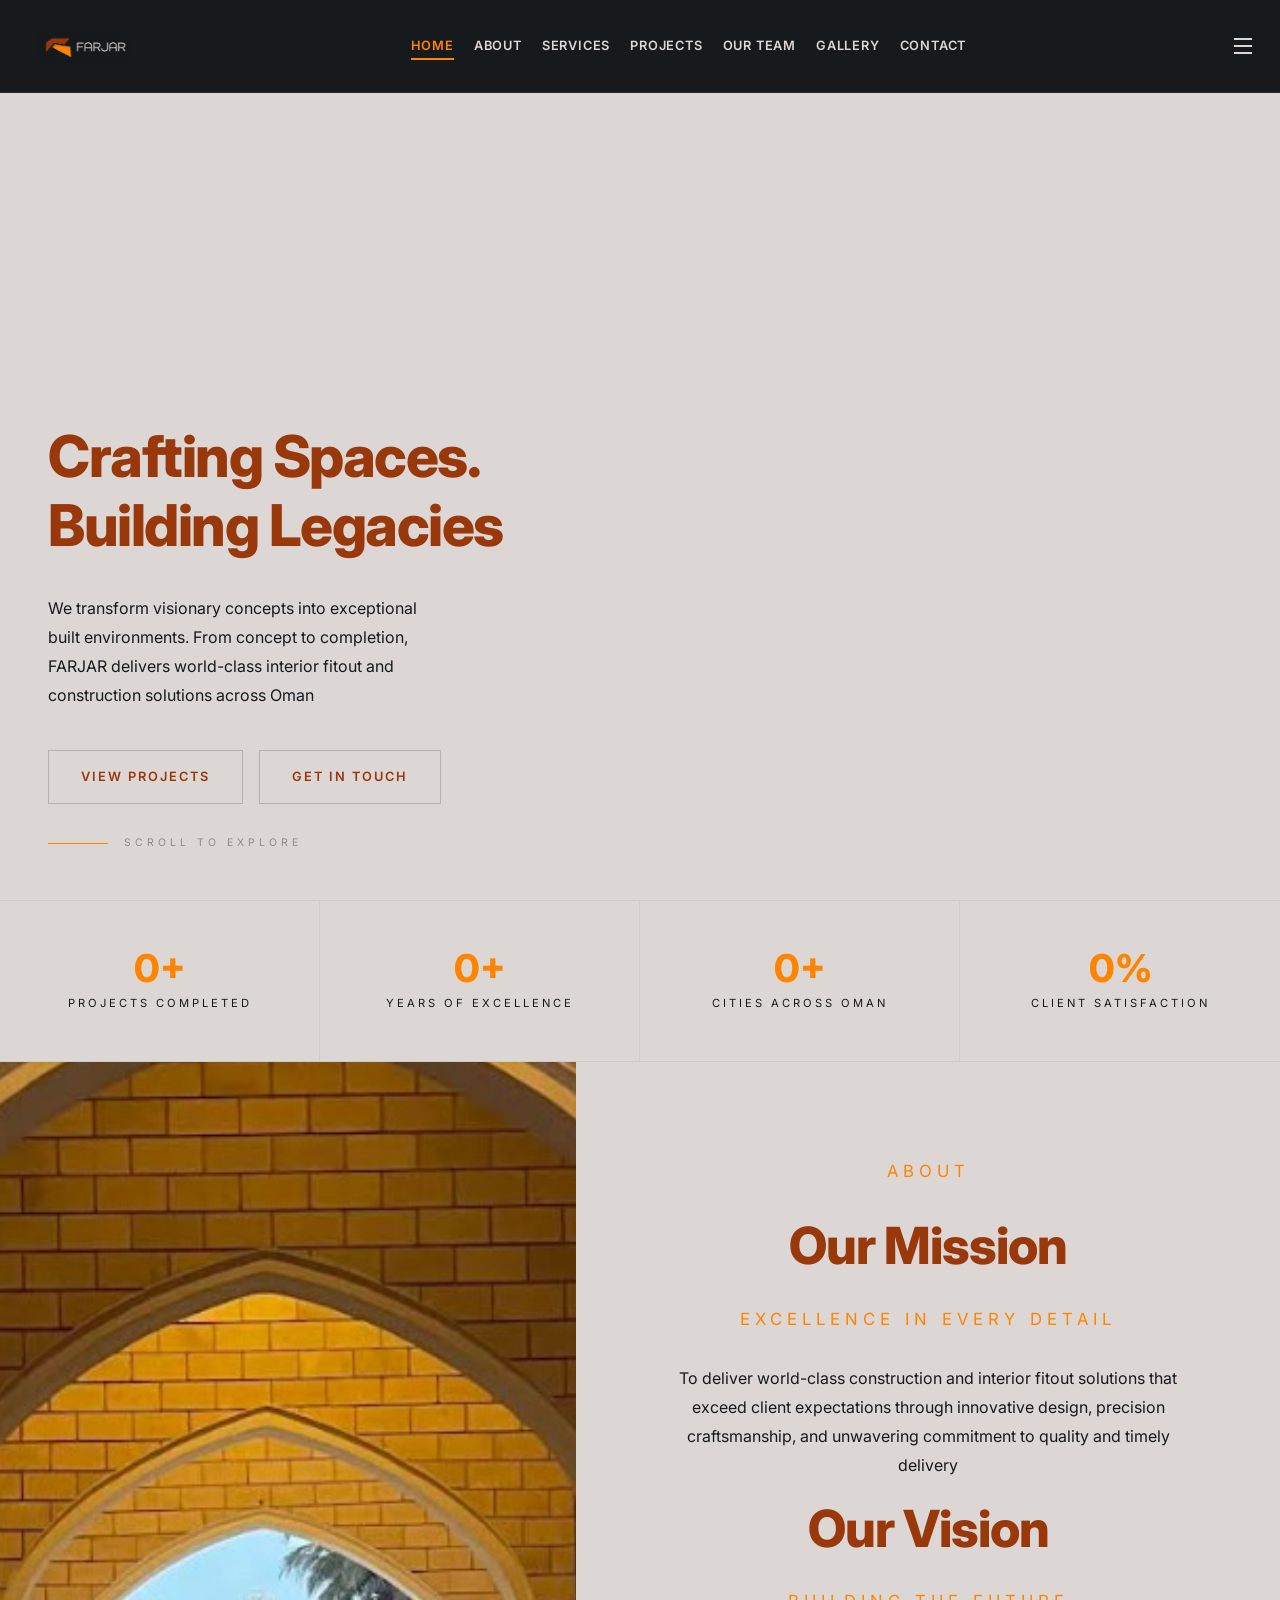
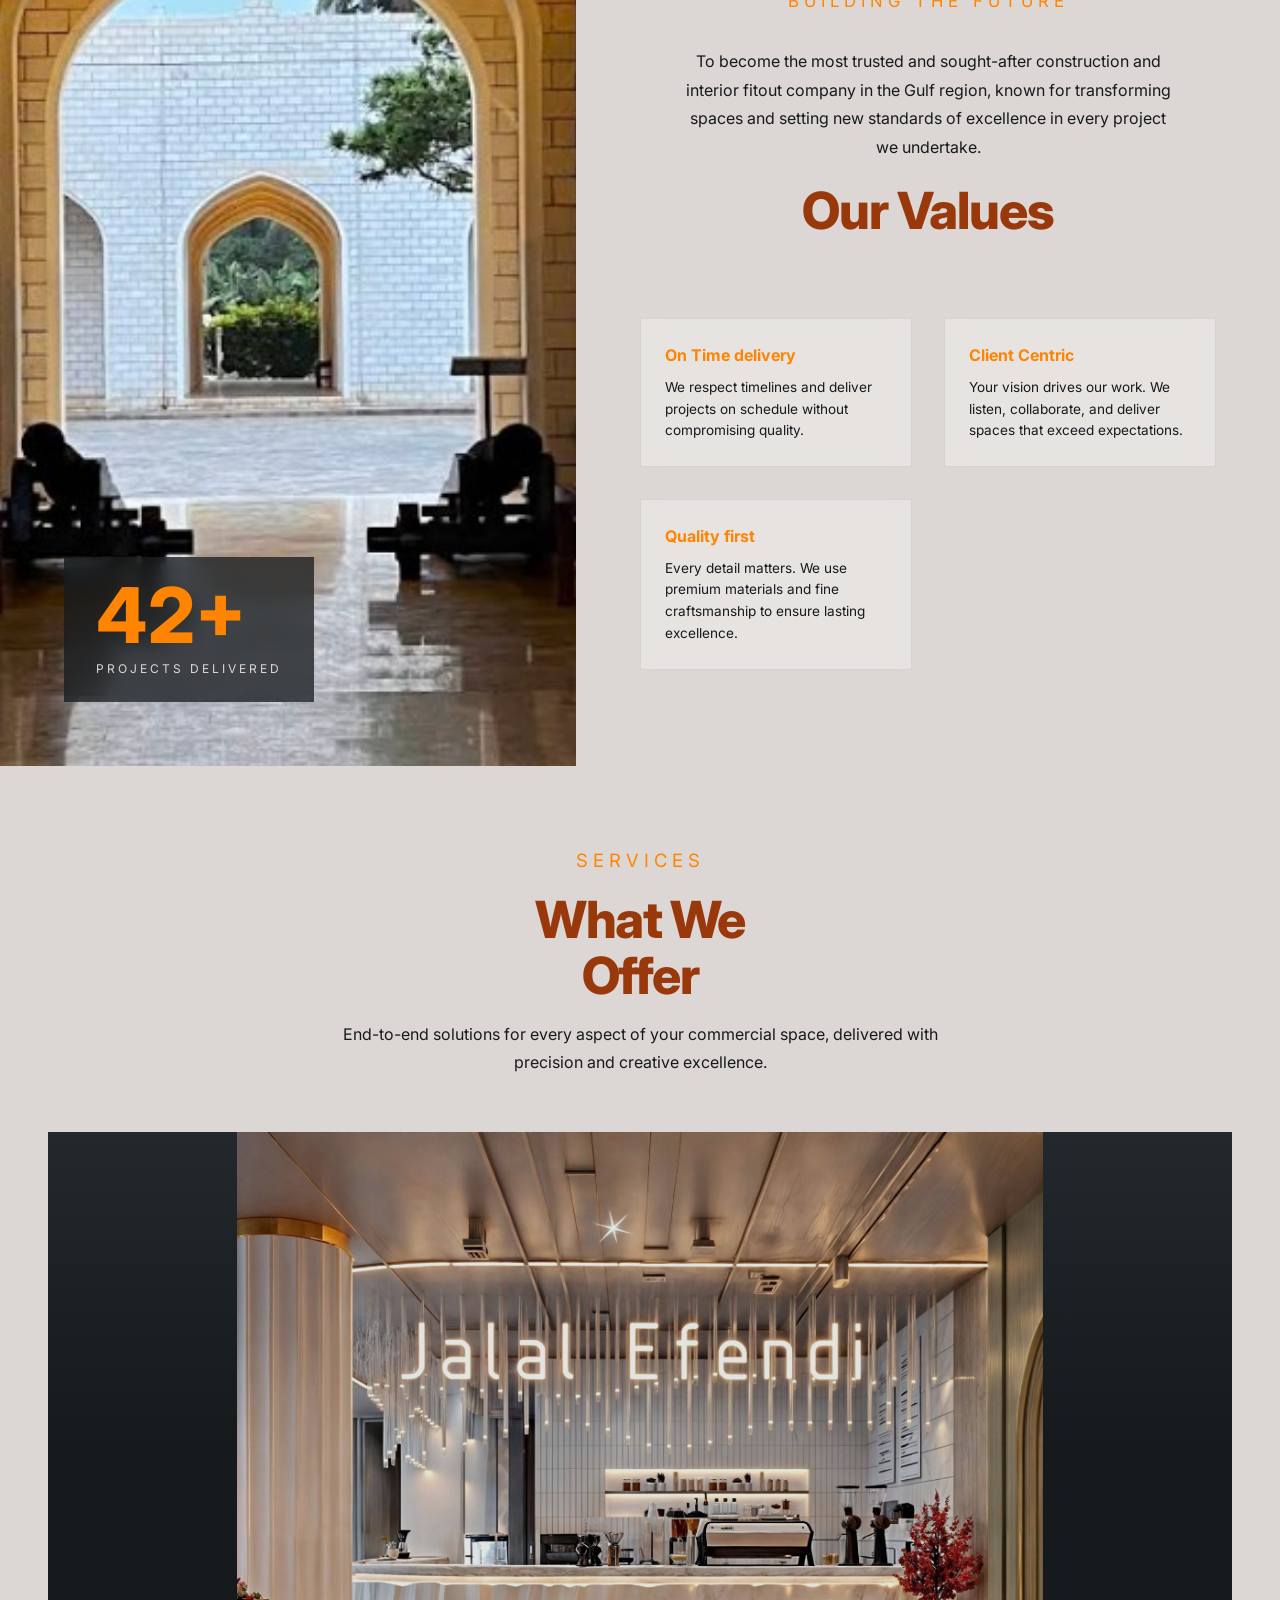
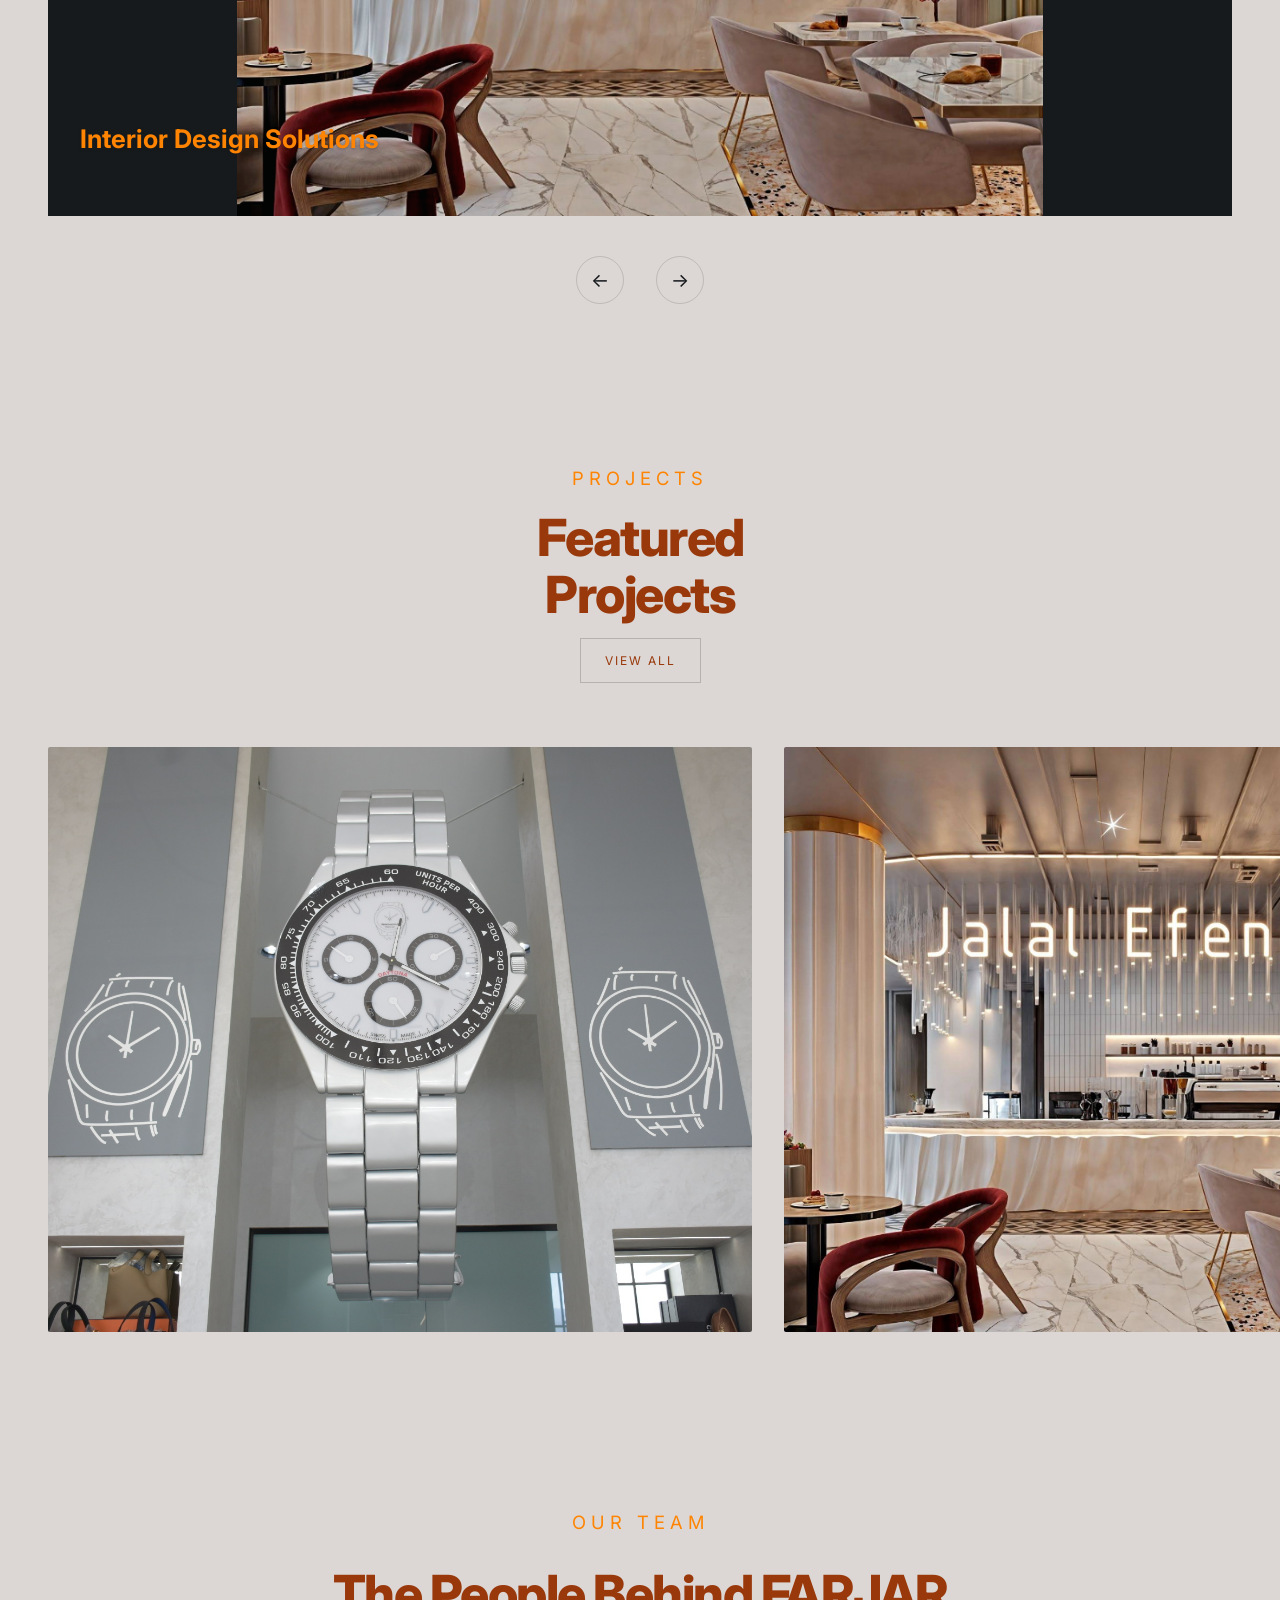
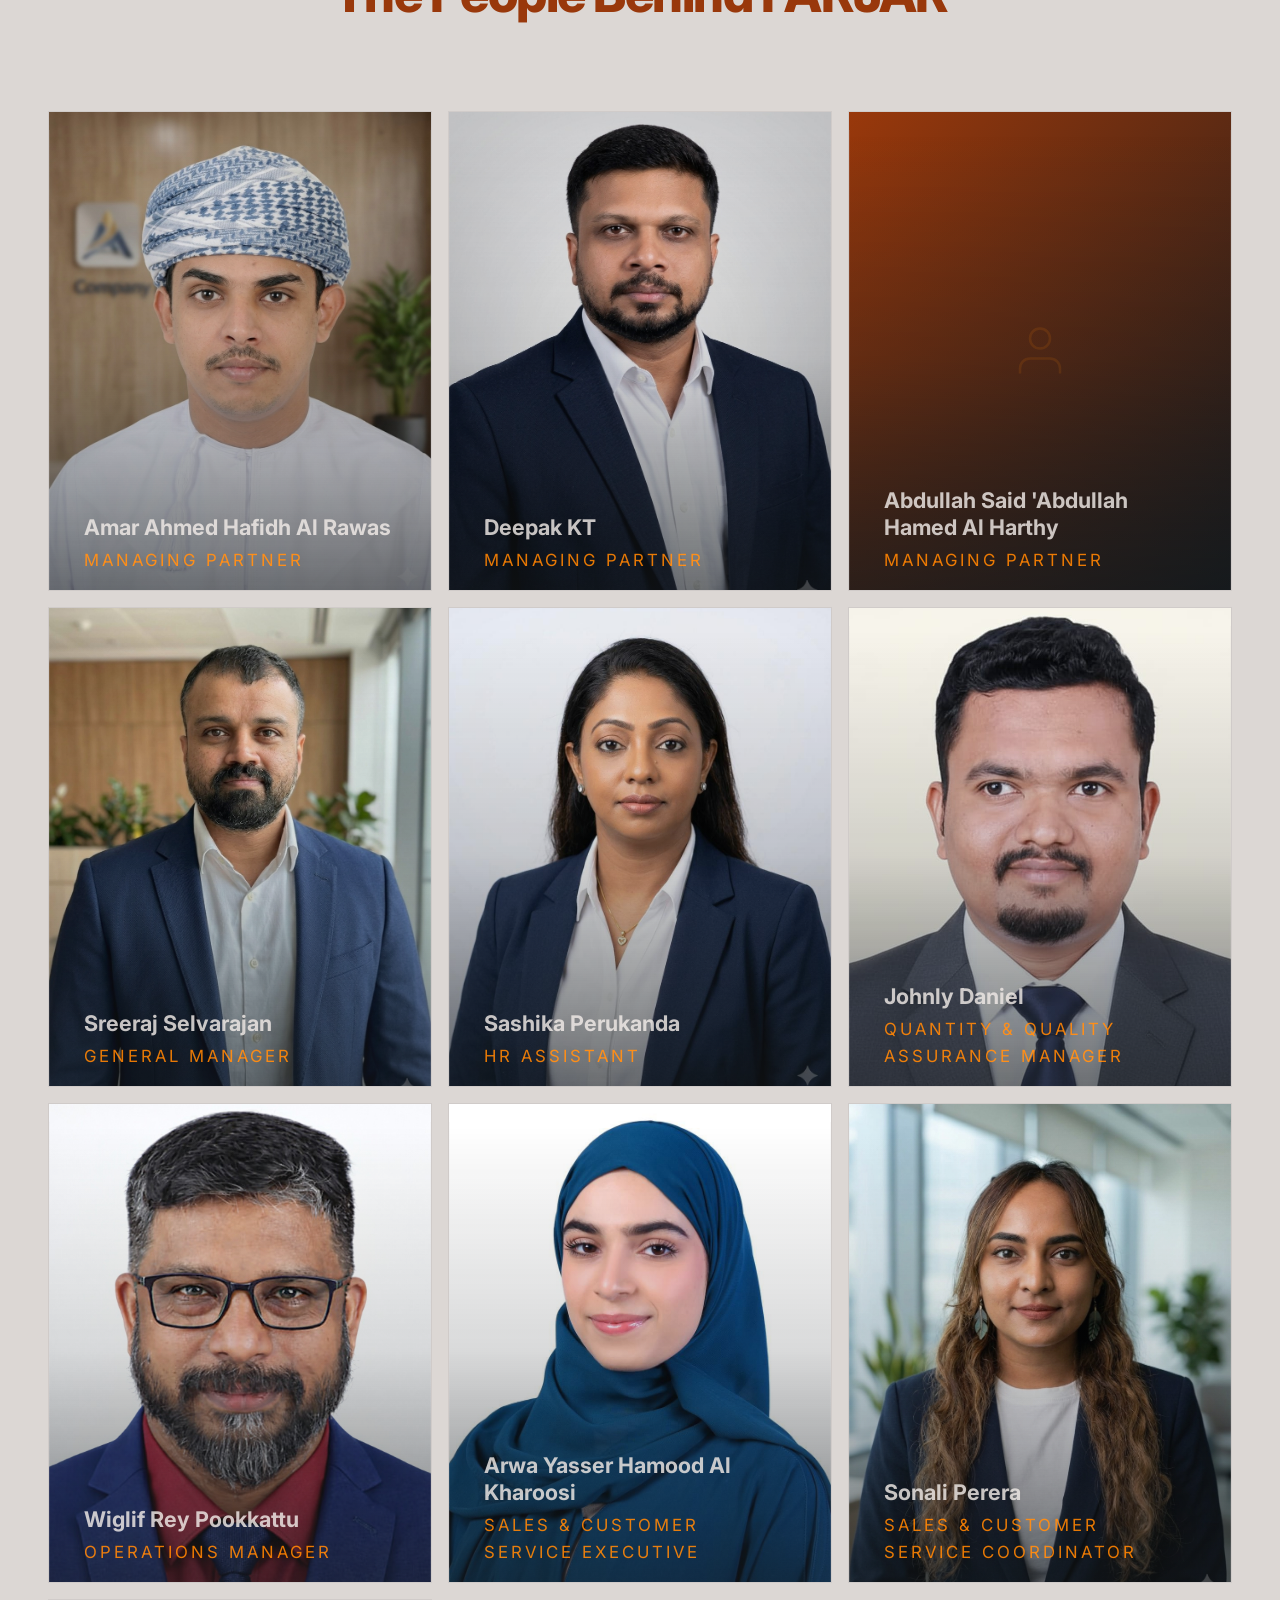
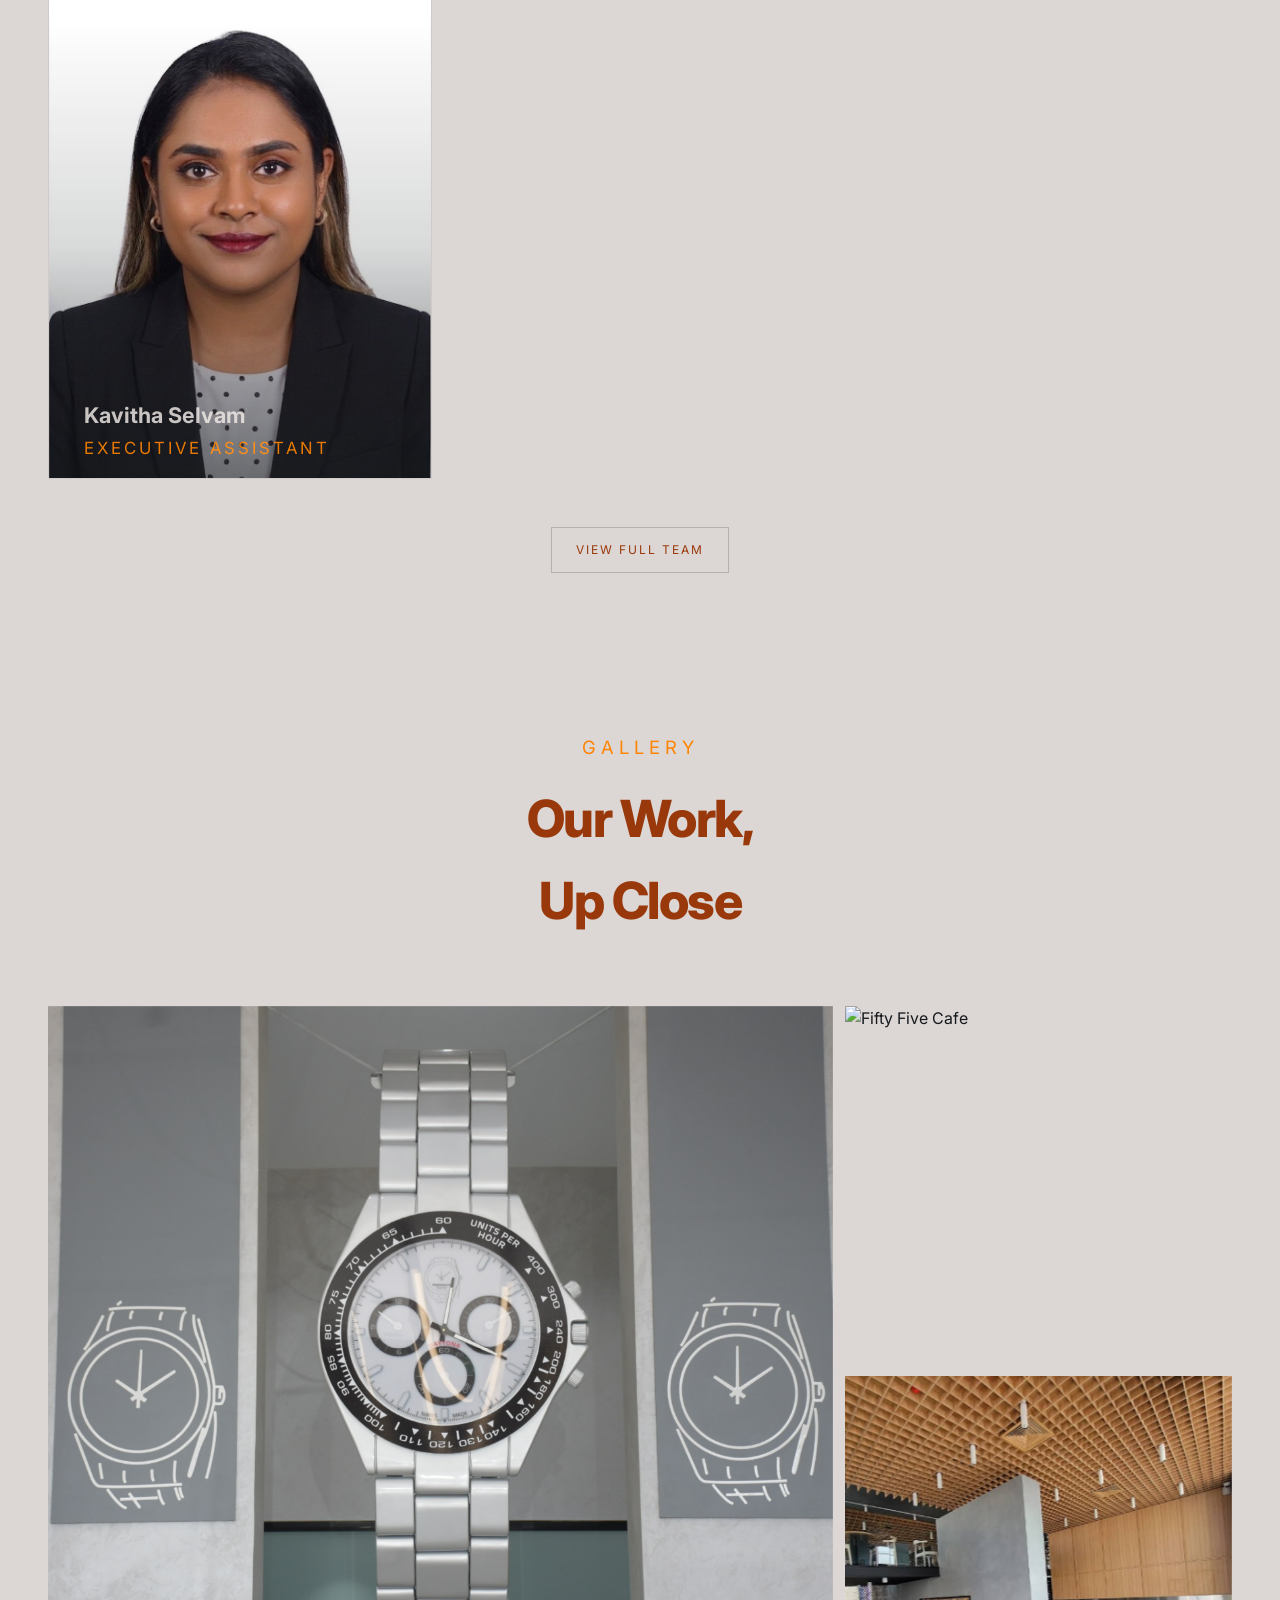
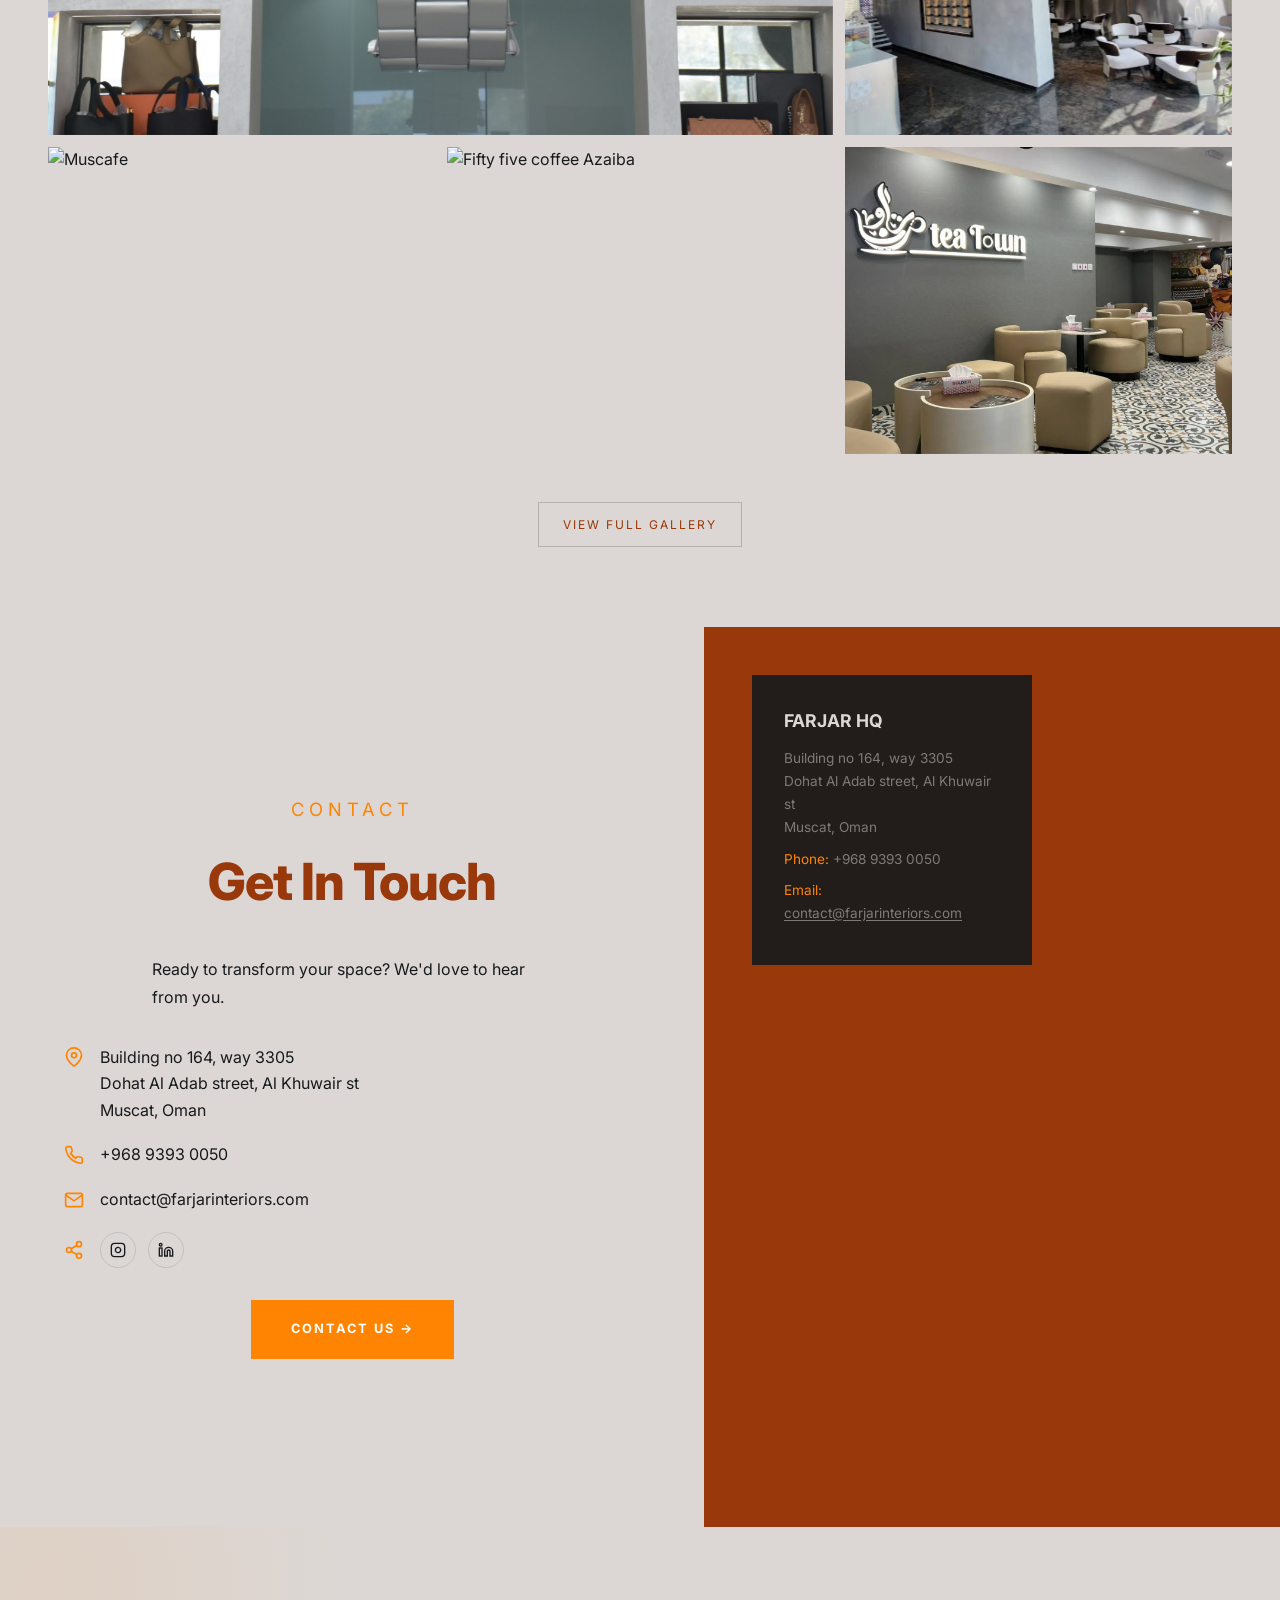
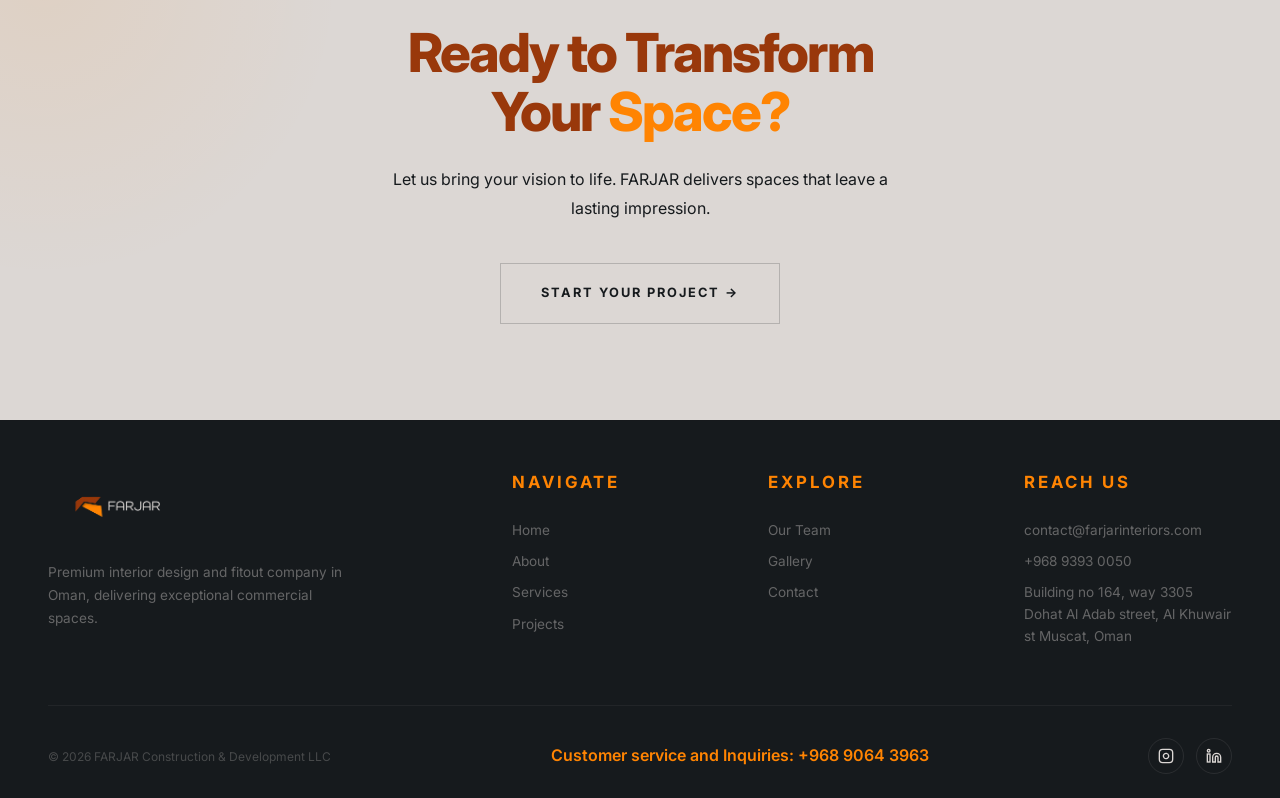
==== index.html @ 73e8d881 "Update site content, team assets, and footer contact details. Refresh page layouts and animations wh" ====
<!DOCTYPE html>
<html lang="en">
<head>
  <meta charset="UTF-8">
  <meta name="viewport" content="width=device-width, initial-scale=1.0">
  <meta name="description" content="FARJAR Construction & Development LLC — Premium interior design, fitout, and construction across Oman. Award-winning spaces crafted with precision.">
  <title>FARJAR — Crafting Spaces. Building Legacies</title>
  <link rel="preconnect" href="https://fonts.googleapis.com">
  <link rel="preconnect" href="https://fonts.gstatic.com" crossorigin>
  <link href="https://fonts.googleapis.com/css2?family=Inter:wght@300;400;500;600;700;800;900&display=swap" rel="stylesheet">
  <script src="https://cdn.tailwindcss.com"></script>
  <script>tailwind.config={theme:{extend:{colors:{dark:'#161A1D',beige:'#DCD7D4',brown:'#99380B',orange:'#FF8402'},fontFamily:{inter:['Inter','sans-serif']}}}}</script>
  <link rel="stylesheet" href="css/style.css">
  <link rel="icon" type="image/png" href="assets/images/logo/farjar-logo-stacked.png">
</head>
<body class="font-inter">

  <!-- ========== HERO — Cinematic Split ========== -->
  <section class="f-hero" id="hero">
    <div class="f-hero-left">
      <!-- <div class="f-hero-tag">Construction & Development</div> -->
      <h1 class="f-hero-title">
        <span><em> Crafting Spaces. </em></span>
        <span><em>Building Legacies</em></span>
      </h1>
      <p class="f-hero-desc">We transform visionary concepts into exceptional built environments. From concept to 
        completion, FARJAR delivers world-class interior fitout and construction solutions across 
        Oman</p>
      <div class="f-hero-cta">
        <a href="pages/projects.html"><span>View Projects</span></a>
        <a href="https://api.whatsapp.com/send?phone=96893930050" target="_blank" rel="noopener noreferrer"><span>Get In Touch</span></a>
      </div>
    </div>
    <div class="f-hero-right">
      <video autoplay muted loop playsinline>
        <source src="assets/videos/hero.mp4" type="video/mp4">
      </video>
    </div>
    <div class="f-scroll-cue">
      <div class="f-scroll-cue-line"></div>
      <span>Scroll to explore</span>
    </div>
  </section>

  <!-- ========== STATS STRIP ========== -->
  <div class="f-stats" data-reveal="up">
    <div class="f-stat">
      <h3 data-count="42">0+</h3>
      <p>Projects Completed</p>
    </div>
    <div class="f-stat">
      <h3 data-count="3">0+</h3>
      <p>Years of Excellence</p>
    </div>
    <div class="f-stat">
      <h3 data-count="15">0+</h3>
      <p>Cities Across Oman</p>
    </div>
    <div class="f-stat">
      <h3 data-count="100">0%</h3>
      <p>Client Satisfaction</p>
    </div>
  </div>

  <!-- ========== ABOUT — Split Storytelling ========== -->
  <section class="f-about">
    <div class="f-about-visual">
      <img src="assets/images/projects/AL BALEED MUSUEM/AL BALEED MUSUEM 01.jpeg" alt="Fifty five coffee — Rubat Street, Salalah" data-parallax loading="lazy">
      <div class="f-about-visual-stat">
        <h3>42+</h3>
        <p>Projects Delivered</p>
      </div>
    </div>
    <div class="f-about-content">
      <span class="f-label">About</span>
      <h2>Our Mission </h2>
      <span class="f-label">Excellence in Every Detail </span>

      <p>To deliver world-class construction and interior fitout solutions that exceed client 
        expectations through innovative design, precision craftsmanship, and unwavering 
        commitment to quality and timely delivery</p>

        <h2>Our Vision </h2>
        <span class="f-label">Building the future </span>
  
        <p>To become the most trusted and sought-after construction and interior fitout company in the 
          Gulf region, known for transforming spaces and setting new standards of excellence in every 
          project we undertake. </p>
          <h2>Our Values </h2>
      <div class="f-about-values">
        <div class="f-about-value">
        
          <h4>On Time delivery </h4>
          <p>We respect timelines and deliver projects on schedule without compromising quality. </p>
        </div>
        <div class="f-about-value">
          <h4>Client Centric </h4>
          <p>Your vision drives our work. We listen, collaborate, and deliver spaces that exceed expectations.</p>
        </div>
        <div class="f-about-value">
          <h4>Quality first</h4>
          <p>Every detail matters. We use premium materials and fine craftsmanship to ensure 
            lasting excellence. </p>
        </div>
        <!-- <div class="f-about-value">
          <h4>Innovation</h4>
          <p>Pushing boundaries with creative design solutions.</p>
        </div> -->
      </div>
    </div>
  </section>

  <!-- ========== SERVICES — Stacked Columns ========== -->
  <section class="f-services">
    <div class="f-services-header">
      <div>
        <span class="f-section-eyebrow" data-reveal="up">Services</span>
        <h2 data-reveal="up">What We<br>Offer</h2>
        <p data-reveal="up" style="margin-top:1rem;">End-to-end solutions for every aspect of your commercial space, delivered with precision and creative excellence.</p>
      </div>
    </div>
    <div class="f-service-slider-region">
    <div class="f-service-stack-wrap f-service-stack-wrap--rich">
    <div class="f-service-stack" id="serviceSlider">
      <div class="f-service-item">
        <img src="assets/images/projects/JELAL EFENDI RESTAURANT/JELAL EFENDI RESTAURANT 01.png" alt="Interior design — Jelal Efendi" loading="lazy">
        <div class="f-service-item-inner">
          <h3 class="f-service-title">Interior Design Solutions </h3>
          <p class="f-service-desc">Creative and functional interior design tailored to commercial and residential environments.</p>
        </div>
      </div>
      <div class="f-service-item">
        <img src="assets/images/projects/Haffa/HAFFA FINAL 3D_page-0018.jpg" alt="Space planning and 3D visualization — The Myriad" loading="lazy">
        <div class="f-service-item-inner">
          <h3 class="f-service-title"> Space Planning & 3D Visualization </h3>
          <p class="f-service-desc">Efficient space planning supported by detailed 3D concepts to help clients visualize the final outcome. </p>
        </div>
      </div>
      <div class="f-service-item">
        <img src="assets/images/projects/55 R_Bat/Rbat-Finalrender_page-0008.jpg" alt="Interior fit-out — Al Rifai" loading="lazy">
        <div class="f-service-item-inner">
          <h3 class="f-service-title"> Civil, Structural & Steel Works </h3>
          <p class="f-service-desc"> Execution of civil construction, structural works, and steel fabrication with a strong focus on precision 
            and durability. </p>
        </div>
      </div>
      <div class="f-service-item">
        <img src="assets/images/projects/Myriad 55/WhatsApp Image 2026-03-09 at 11.32.02 AM.jpeg" alt="MEP — Fifty five coffee Myriad Rusayl" loading="lazy">
        <div class="f-service-item-inner">
          <h3 class="f-service-title">MEP Services (Mechanical, Electrical & Plumbing) </h3>
          <p class="f-service-desc">Complete MEP solutions designed and executed to meet industry standards and project specifications.</p>
        </div>
      </div>
      <div class="f-service-item">
        <img src="assets/images/projects/Haffa/HAFFA FINAL 3D_page-0005.jpg" alt="Structural & civil — Haffa Walk Salalah" loading="lazy">
        <div class="f-service-item-inner">
          <h3 class="f-service-title">Interior Fit-Out & Finishing Works  </h3>
          <p class="f-service-desc">High-quality interior fit-out services including ceiling, flooring, wall finishes, and detailed finishing 
            works. </p>
        </div>
      </div>
      <div class="f-service-item">
        <img src="assets/images/projects/Watchesco/IMG_7098.JPG" alt="Joinery — Watchesco" loading="lazy">
        <div class="f-service-item-inner">
          <h3 class="f-service-title">Bespoke Joinery & Carpentry Works  </h3>
          <p class="f-service-desc">Custom joinery and carpentry solutions crafted with precision to match design and functional 
            requirements.</p>
        </div>
      </div>
      <div class="f-service-item">
        <img src="assets/images/projects/Tea Town/Tea Town 01.png" alt="Furniture — Tea Town" loading="lazy">
        <div class="f-service-item-inner">
          <h3 class="f-service-title">Custom Furniture Solutions  </h3>
          <p class="f-service-desc">Design and manufacturing of bespoke furniture for commercial spaces, hospitality projects, and 
            residential interiors.</p>
        </div>
      </div>
      <div class="f-service-item">
        <img src="assets/images/projects/55 Gardenes Mall/55 GARDENS MALL - SALALAH (02).png" alt="Retail — Fifty five coffee-Gardens Mall Salalah" loading="lazy">
        <div class="f-service-item-inner">
          <h3 class="f-service-title">Retail & Display Fixtures Manufacturing </h3>
          <p class="f-service-desc">Production of customized retail displays, counters, shelving systems, and brand-focused display units.</p>
        </div>
      </div>
      <div class="f-service-item">
        <img src="assets/images/projects/55 Azaiba/55 Azaiba 01.jpeg" alt="F&B fit-out — Fifty five coffee Azaiba" loading="lazy">
        <div class="f-service-item-inner">
          <h3 class="f-service-title">F&B and Office Fit-Out Specialists </h3>
          <p class="f-service-desc">Specialized execution of cafés, restaurants, and corporate office interiors with a focus on efficiency and 
            high-quality finishing. </p>
        </div>
      </div>
      <div class="f-service-item">
        <img src="assets/images/projects/Muscafe/IMG_0279.png" alt="Project delivery — Muscafe Bousher" loading="lazy">
        <div class="f-service-item-inner">
          <h3 class="f-service-title">Project Management & Site Supervision</h3>
          <p class="f-service-desc">Professional project coordination, planning, and on-site supervision to ensure timely and smooth project 
            delivery.</p>
        </div>
      </div>
      <div class="f-service-item">
        <img src="assets/images/projects/AL BALEED MUSUEM/AL BALEED MUSUEM 12.jpeg" alt="Institutional — Al Baleed Museum" loading="lazy">
        <div class="f-service-item-inner">
          <h3 class="f-service-title"> Turnkey Interior Solutions </h3>
          <p class="f-service-desc">End-to-end project execution—from concept and design to final handover—under a single point of 
            responsibility.</p>
        </div>
      </div>
      <div class="f-service-item">
        <img src="assets/images/projects/Suwaiq/KIOSK 3D_page-0006.jpg" alt="Commercial — UR 20" loading="lazy">
        <div class="f-service-item-inner">
          <h3 class="f-service-title"> Renovation & Refurbishment Works  </h3>
          <p class="f-service-desc">Upgrade and transformation of existing spaces with minimal disruption and maximum quality.</p>
        </div>
      </div>
    </div>
    </div>
    <div class="f-service-slider-nav">
      <button id="servicePrev" aria-label="Previous service">&#8592;</button>
      <div class="f-service-dots" id="serviceDots" aria-label="Service slides"></div>
      <button id="serviceNext" aria-label="Next service">&#8594;</button>
    </div>
    </div>
  </section>

  <!-- ========== PROJECTS — Horizontal Scroll ========== -->
  <section class="f-projects">
    <div class="f-projects-header">
      <div>
        <span class="f-section-eyebrow" data-reveal="left">Projects</span>
        <h2 data-reveal="left">Featured<br>Projects</h2>
      </div>
      <a href="pages/projects.html" class="f-hero-cta f-hero-cta--flush" data-reveal="right"><span class="f-outline-cta-label">View All</span></a>
    </div>
    <div class="f-projects-slider-stack">
    <div class="f-projects-scroll">
      <div class="f-project-card">
        <div class="f-project-img-wrapper">
          <img src="assets/images/projects/Watchesco/IMG_7100.JPG" alt="Watchesco retail storefront" loading="lazy">
        </div>
        <div class="f-project-info"><p class="f-project-cat">Retail</p><p class="f-project-name">Watchesco</p><p class="f-project-loc">Qurum, Muscat — Oman</p></div>
      </div>
      <div class="f-project-card">
        <div class="f-project-img-wrapper">
          <img src="assets/images/projects/JELAL EFENDI RESTAURANT/JELAL EFENDI RESTAURANT 01.png" alt="Jelal Efendi restaurant with illuminated signage and marble counter" loading="lazy">
        </div>
        <div class="f-project-info"><p class="f-project-cat">Restaurant</p><p class="f-project-name">Jelal Efendi</p><p class="f-project-loc"> Mawaleh, Seeb — Oman</p></div>
      </div>
      <div class="f-project-card">
        <div class="f-project-img-wrapper">
          <img src="assets/images/projects/AL BALEED MUSUEM/AL BALEED MUSUEM 12.jpeg" alt="Al Baleed Archaeological Museum" loading="lazy">
        </div>
        <div class="f-project-info"><p class="f-project-cat">Museum</p><p class="f-project-name">Al Baleed Museum</p><p class="f-project-loc">Salalah, Oman</p></div>
      </div>
      <div class="f-project-card">
        <div class="f-project-img-wrapper">
          <img src="assets/images/projects/Myriad 55/MYRIAD.jpeg" alt="Fifty five coffee- Myriad Hotel Rusayl" loading="lazy">
        </div>
        <div class="f-project-info"><p class="f-project-cat">Mall</p><p class="f-project-name">Fifty five coffee- The Myriad</p><p class="f-project-loc">Rusayl, Oman</p></div>
      </div>
      <div class="f-project-card">
        <div class="f-project-img-wrapper">
          <img src="assets/images/projects/Sign/Sign Cafe 01.jpg" alt="Minimalist cafe interior with signature pastry centerpiece" loading="lazy">
        </div>
        <div class="f-project-info"><p class="f-project-cat">Cafe</p><p class="f-project-name">Sign Cafe</p><p class="f-project-loc"> Al Amerat</p></div>
                   </div>
      <!--<div class="f-project-card">
         <div class="f-project-img-wrapper">
          <img src="assets/images/projects/Tea Town/Tea Town 02.png" alt="Tea Town cafe" loading="lazy">
        </div>
        <div class="f-project-info"><p class="f-project-cat">Cafe</p><p class="f-project-name">Tea Town</p><p class="f-project-loc">Azaiba, Muscat — Oman</p></div>
      </div> -->
      
    </div>
    </div>
  </section>

  <!-- ========== OUR TEAM ========== -->
  <section class="f-team" id="team-section">
    <div class="f-team-header">
      <span class="f-section-eyebrow" data-reveal="up">Our Team</span>
      <h2 data-reveal="up">The People Behind FARJAR</h2>
    </div>
    <div class="f-team-grid" data-stagger>
        <div class="f-team-member">
          <div class="f-team-member-bg">
            <img class="f-team-member-photo" src="assets/images/team members/Mr.Amar.jpeg" alt="Amar Ahmed Hafidh Al Rawas" loading="lazy">
            <svg viewBox="0 0 24 24" fill="none" stroke="var(--orange)" stroke-width="1"><path d="M20 21v-2a4 4 0 0 0-4-4H8a4 4 0 0 0-4 4v2"/><circle cx="12" cy="7" r="4"/></svg>
          </div>
          <div class="f-team-member-bio">
            <h3 class="f-team-member-name">Amar Ahmed Hafidh Al Rawas</h3>
            <p class="f-team-member-role">Managing Partner</p>
          </div>
        </div>
        <div class="f-team-member">
          <div class="f-team-member-bg">
            <img class="f-team-member-photo" src="assets/images/team members/Deepak.jpeg" alt="Deepak KT" loading="lazy">
            <svg viewBox="0 0 24 24" fill="none" stroke="var(--orange)" stroke-width="1"><path d="M20 21v-2a4 4 0 0 0-4-4H8a4 4 0 0 0-4 4v2"/><circle cx="12" cy="7" r="4"/></svg>
          </div>
          <div class="f-team-member-bio">
            <h3 class="f-team-member-name">Deepak KT</h3>
            <p class="f-team-member-role">Managing Partner</p>
          </div>
        </div>
        <div class="f-team-member">
          <div class="f-team-member-bg"><svg viewBox="0 0 24 24" fill="none" stroke="var(--orange)" stroke-width="1"><path d="M20 21v-2a4 4 0 0 0-4-4H8a4 4 0 0 0-4 4v2"/><circle cx="12" cy="7" r="4"/></svg></div>
          <div class="f-team-member-bio">
            <h3 class="f-team-member-name">Abdullah Said 'Abdullah Hamed Al Harthy</h3>
            <p class="f-team-member-role">Managing Partner</p>
          </div>
        </div>
        <div class="f-team-member">
          <div class="f-team-member-bg">
            <img class="f-team-member-photo" src="assets/images/team members/Sreeraj.jpeg" alt="Sreeraj Selvarajan" loading="lazy">
            <svg viewBox="0 0 24 24" fill="none" stroke="var(--orange)" stroke-width="1"><path d="M20 21v-2a4 4 0 0 0-4-4H8a4 4 0 0 0-4 4v2"/><circle cx="12" cy="7" r="4"/></svg>
          </div>
          <div class="f-team-member-bio">
            <h3 class="f-team-member-name">Sreeraj Selvarajan</h3>
            <p class="f-team-member-role">General Manager</p>
          </div>
        </div>
        <div class="f-team-member">
          <div class="f-team-member-bg">
            <img class="f-team-member-photo" src="assets/images/team members/sashika.jpeg" alt="Sashika Perukanda" loading="lazy">
            <svg viewBox="0 0 24 24" fill="none" stroke="var(--orange)" stroke-width="1"><path d="M20 21v-2a4 4 0 0 0-4-4H8a4 4 0 0 0-4 4v2"/><circle cx="12" cy="7" r="4"/></svg>
          </div>
          <div class="f-team-member-bio">
            <h3 class="f-team-member-name">Sashika Perukanda</h3>
            <p class="f-team-member-role">HR Assistant</p>
          </div>
        </div>
        <div class="f-team-member">
          <div class="f-team-member-bg">
            <img class="f-team-member-photo" src="assets/images/team members/johnly.jpeg" alt="Johnly Daniel" loading="lazy">
            <svg viewBox="0 0 24 24" fill="none" stroke="var(--orange)" stroke-width="1"><path d="M20 21v-2a4 4 0 0 0-4-4H8a4 4 0 0 0-4 4v2"/><circle cx="12" cy="7" r="4"/></svg>
          </div>
          <div class="f-team-member-bio">
            <h3 class="f-team-member-name">Johnly Daniel</h3>
            <p class="f-team-member-role">Quantity &amp; Quality Assurance Manager</p>
          </div>
        </div>
        <div class="f-team-member">
          <div class="f-team-member-bg">
            <img class="f-team-member-photo" src="assets/images/team members/wiglif.jpeg" alt="Wiglif Rey Pookkattu" loading="lazy">
            <svg viewBox="0 0 24 24" fill="none" stroke="var(--orange)" stroke-width="1"><path d="M20 21v-2a4 4 0 0 0-4-4H8a4 4 0 0 0-4 4v2"/><circle cx="12" cy="7" r="4"/></svg>
          </div>
          <div class="f-team-member-bio">
            <h3 class="f-team-member-name">Wiglif Rey Pookkattu</h3>
            <p class="f-team-member-role">Operations Manager</p>
          </div>
        </div>
        <div class="f-team-member">
          <div class="f-team-member-bg">
            <img class="f-team-member-photo" src="assets/images/team members/arwa.jpeg" alt="Arwa Yasser Hamood Al Kharoosi" loading="lazy">
            <svg viewBox="0 0 24 24" fill="none" stroke="var(--orange)" stroke-width="1"><path d="M20 21v-2a4 4 0 0 0-4-4H8a4 4 0 0 0-4 4v2"/><circle cx="12" cy="7" r="4"/></svg>
          </div>
          <div class="f-team-member-bio">
            <h3 class="f-team-member-name">Arwa Yasser Hamood Al Kharoosi</h3>
            <p class="f-team-member-role">Sales &amp; Customer Service Executive</p>
          </div>
        </div>
        <div class="f-team-member">
          <div class="f-team-member-bg">
            <img class="f-team-member-photo" src="assets/images/team members/Sonali.jpeg" alt="Sonali Perera" loading="lazy">
            <svg viewBox="0 0 24 24" fill="none" stroke="var(--orange)" stroke-width="1"><path d="M20 21v-2a4 4 0 0 0-4-4H8a4 4 0 0 0-4 4v2"/><circle cx="12" cy="7" r="4"/></svg>
          </div>
          <div class="f-team-member-bio">
            <h3 class="f-team-member-name">Sonali Perera</h3>
            <p class="f-team-member-role">Sales &amp; Customer Service Coordinator</p>
          </div>
        </div>
        <div class="f-team-member">
          <div class="f-team-member-bg">
            <img class="f-team-member-photo" src="assets/images/team members/kavitha.jpeg" alt="Sonali Perera" loading="lazy">
            <svg viewBox="0 0 24 24" fill="none" stroke="var(--orange)" stroke-width="1"><path d="M20 21v-2a4 4 0 0 0-4-4H8a4 4 0 0 0-4 4v2"/><circle cx="12" cy="7" r="4"/></svg>
          </div>
          <div class="f-team-member-bio">
            <h3 class="f-team-member-name">Kavitha Selvam</h3>
            <p class="f-team-member-role">Executive Assistant</p>
          </div>
        </div>
    </div>
    <div class="f-section-cta-wrap">
      <a href="pages/team.html" class="f-hero-cta f-hero-cta--inline-flex"><span class="f-outline-cta-label">View Full Team</span></a>
    </div>
  </section>

  <!-- ========== GALLERY PREVIEW ========== -->
  <section class="f-gallery" id="gallery-section">
    <div class="f-gallery-header">
      <span class="f-section-eyebrow" data-reveal="up">Gallery</span>
      <h2 data-reveal="up">Our Work,<br>Up Close</h2>
    </div>
    <div class="f-gallery-grid f-gallery-grid--preview" data-stagger>
      <div class="f-gal-item">
        <img src="assets/images/projects/Watchesco/IMG_7098.JPG" alt="Watchesco" loading="lazy">
        <span class="f-gal-label">Watchesco</span>
      </div>
      <div class="f-gal-item">
        <img src="assets/images/Profile Pics/HAFFA FINAL.jpg" alt="Fifty Five Cafe" loading="lazy">
        <span class="f-gal-label">Fifty Five Cafe</span>
      </div>
      <div class="f-gal-item">
        <img src="assets/images/Profile Pics/55 Azaiba 05.jpeg" alt="Fifty five coffee Azaiba" loading="lazy">
        <span class="f-gal-label">Fifty five coffee Azaiba</span>
      </div>
      <div class="f-gal-item">
        <img src="assets/images/projects/Muscafe/IMG_0245.png" alt="Muscafe" loading="lazy">
        <span class="f-gal-label">Muscafe</span>
      </div>
      <div class="f-gal-item">
        <img src="assets/images/projects/55 R_Bat/Rbat-Finalrender_page-0007.jpg" alt="Fifty five coffee Azaiba" loading="lazy">
        <span class="f-gal-label">Fifty five coffee Rubat Street, Salalah</span>
      </div>
      <div class="f-gal-item">
        <img src="assets/images/projects/Tea Town/Tea Town 01.png" alt="Tea Town" loading="lazy">
        <span class="f-gal-label">Tea Town</span>
      </div>
    </div>
    <div class="f-section-cta-wrap">
      <a href="pages/gallery.html" class="f-hero-cta f-hero-cta--inline-flex"><span class="f-outline-cta-label">View Full Gallery</span></a>
    </div>
  </section>

  <!-- ========== CONTACT / MAP ========== -->
  <section class="f-contact" id="contact-section">
    <div class="f-contact-form-side f-contact-form-side--splash">
      <span class="f-section-eyebrow" data-reveal="up">Contact</span>
      <h2 data-reveal="up" style="font-size:clamp(2.3rem,4vw,3.6rem);font-weight:800;letter-spacing:-1px;margin-bottom:2rem;color:#99380B;">Get In Touch</h2>
      <p data-reveal="up" style="color:#161A1D;max-width:400px;line-height:1.8;margin-bottom:2rem;">Ready to transform your space? We'd love to hear from you.</p>
      <div class="f-contact-details" data-reveal="up" style="display:flex;flex-direction:column;gap:1.2rem;margin-bottom:2rem;">
        <div class="f-contact-detail-row">
          <svg width="20" height="20" viewBox="0 0 24 24" fill="none" stroke="var(--orange)" stroke-width="2"><path d="M21 10c0 7-9 13-9 13s-9-6-9-13a9 9 0 0 1 18 0z"/><circle cx="12" cy="10" r="3"/></svg>
          <span class="f-contact-address" style="color:#161A1D;">Building no 164, way 3305<br>Dohat Al Adab street, Al Khuwair st<br>Muscat, Oman</span>
        </div>
        <div class="f-contact-detail-row f-contact-detail-row--single">
          <svg width="20" height="20" viewBox="0 0 24 24" fill="none" stroke="var(--orange)" stroke-width="2"><path d="M22 16.92v3a2 2 0 0 1-2.18 2 19.79 19.79 0 0 1-8.63-3.07 19.5 19.5 0 0 1-6-6A19.79 19.79 0 0 1 2.12 4.18 2 2 0 0 1 4.11 2h3a2 2 0 0 1 2 1.72c.12.8.3 1.58.56 2.35a2 2 0 0 1-.45 2.11L8.09 9.91a16 16 0 0 0 6 6l1.27-1.27a2 2 0 0 1 2.11-.45c.77.26 1.55.44 2.35.56A2 2 0 0 1 22 16.92z"/></svg>
          <span style="color:#161A1D;">+968 9393 0050</span>
        </div>
        <div class="f-contact-detail-row f-contact-detail-row--single">
          <svg width="20" height="20" viewBox="0 0 24 24" fill="none" stroke="var(--orange)" stroke-width="2"><path d="M4 4h16c1.1 0 2 .9 2 2v12c0 1.1-.9 2-2 2H4c-1.1 0-2-.9-2-2V6c0-1.1.9-2 2-2z"/><polyline points="22,6 12,13 2,6"/></svg>
          <a href="mailto:contact@farjarinteriors.com" style="color:#161A1D;">contact@farjarinteriors.com</a>
        </div>
        <div class="f-contact-detail-row f-contact-detail-row--single">
          <svg width="20" height="20" viewBox="0 0 24 24" fill="none" stroke="var(--orange)" stroke-width="2"><circle cx="18" cy="5" r="3"/><circle cx="6" cy="12" r="3"/><circle cx="18" cy="19" r="3"/><line x1="8.59" y1="13.51" x2="15.42" y2="17.49"/><line x1="15.41" y1="6.51" x2="8.59" y2="10.49"/></svg>
          <div class="f-footer-social">
            <a href="https://www.instagram.com/farjar.om?igsh=YWgxenp6aTJ0emhy" target="_blank" rel="noopener noreferrer" aria-label="Instagram"><svg width="16" height="16" viewBox="0 0 24 24" fill="none" stroke="currentColor" stroke-width="2"><rect x="2" y="2" width="20" height="20" rx="5" ry="5"/><path d="M16 11.37A4 4 0 1 1 12.63 8 4 4 0 0 1 16 11.37z"/><line x1="17.5" y1="6.5" x2="17.51" y2="6.5"/></svg></a>
            <a href="https://www.linkedin.com/company/farjar-construction-development-llc/" target="_blank" rel="noopener noreferrer" aria-label="LinkedIn"><svg width="16" height="16" viewBox="0 0 24 24" fill="none" stroke="currentColor" stroke-width="2"><path d="M16 8a6 6 0 0 1 6 6v7h-4v-7a2 2 0 0 0-4 0v7h-4v-7a6 6 0 0 1 6-6z"/><rect x="2" y="9" width="4" height="12"/><circle cx="4" cy="4" r="2"/></svg></a>
          </div>
        </div>

      </div>
      <a href="https://api.whatsapp.com/send?phone=96893930050" target="_blank" rel="noopener noreferrer" data-reveal="up" style="display:inline-flex;align-items:center;gap:0.75rem;padding:1.2rem 2.5rem;font-size:0.8rem;font-weight:700;letter-spacing:2px;text-transform:uppercase;background:var(--orange);color:#fff;border:none;transition:all 0.4s ease;">Contact Us →</a>
    </div>
    <div class="f-contact-map-side">
      <iframe
        src="https://www.google.com/maps/embed?pb=!1m18!1m12!1m3!1d118109.02752954753!2d58.38826707285048!3d23.614328!2m3!1f0!2f0!3f0!3m2!1i1024!2i768!4f13.1!3m3!1m2!1s0x3e91fd2fb8ece04f%3A0x8e7345a5cf56d6d0!2sMuscat%2C%20Oman!5e0!3m2!1sen!2sin!4v1679645892345!5m2!1sen!2sin"
        allowfullscreen="" loading="lazy" referrerpolicy="no-referrer-when-downgrade"
        title="FARJAR Location — Muscat, Oman">
      </iframe>
      <div class="f-contact-map-overlay">
        <h4>FARJAR HQ</h4>
        <p>Building no 164, way 3305<br>Dohat Al Adab street, Al Khuwair st<br>Muscat, Oman</p>
        <p><span class="f-orange">Phone:</span> +968 9393 0050</p>
        <p><span class="f-orange">Email:</span> <a href="mailto:contact@farjarinteriors.com" style="color:inherit;text-decoration:underline;text-underline-offset:2px;">contact@farjarinteriors.com</a></p>
      </div>
    </div>
  </section>

  <!-- ========== CTA ========== -->
  <section class="f-cta">
    <h2 data-reveal="up">Ready to Transform<br>Your <span class="f-text-orange">Space?</span></h2>
    <p data-reveal="up">Let us bring your vision to life. FARJAR delivers spaces that leave a lasting impression.</p>
    <a href="https://api.whatsapp.com/send?phone=96893930050" target="_blank" rel="noopener noreferrer" data-reveal="up"><span>Start Your Project →</span></a>
  </section>

  <!-- Scripts -->
  <script src="https://cdnjs.cloudflare.com/ajax/libs/gsap/3.12.5/gsap.min.js"></script>
  <script src="https://cdnjs.cloudflare.com/ajax/libs/gsap/3.12.5/ScrollTrigger.min.js"></script>
  <script>gsap.registerPlugin(ScrollTrigger);</script>
  <script src="reusable_code/loader.js"></script>
  <script src="reusable_code/nav.js"></script>
  <script src="js/animations.js"></script>
  <script src="reusable_code/footer.js"></script>
</body>
</html>
---- css/style.css ----
/* ============================================
   FARJAR V2 — Award-Winning Design System
   Palette: #DCD7D4 (bg) · #161A1D (text) · #99380B · #FF8402
   ============================================ */

:root {
  --dark:   #161A1D;
  --beige:  #DCD7D4;
  --brown:  #99380B;
  --orange: #FF8402;
  --font:   'Inter', sans-serif;
}

/* --- Small utilities (avoid repeated inline styles; same visuals as previous inline rules) --- */
.f-section-eyebrow{
  font-size:0.7rem;letter-spacing:5px;text-transform:uppercase;
  color:var(--orange);display:block;margin-bottom:1rem;
}
.f-outline-cta-label{
  font-size:0.75rem;letter-spacing:2px;text-transform:uppercase;
  padding:0.75rem 1.5rem;border:1px solid rgba(22,26,29,0.2);color:var(--dark);
}
.f-section-cta-wrap{text-align:center;margin-top:3rem;}
.f-scroll-progress{
  position:fixed;top:0;left:0;height:3px;width:0%;
  background:linear-gradient(90deg,var(--orange),var(--brown));
  z-index:10001;transition:width 0.1s ease;
}
.f-text-orange{color:var(--orange);}

/* === RESET === */
*,*::before,*::after{margin:0;padding:0;box-sizing:border-box}
html{font-size:16px;overflow-x:hidden;scroll-behavior:smooth}
body{font-family:var(--font);background:var(--beige);color:var(--dark);line-height:1.6;overflow-x:hidden;-webkit-font-smoothing:antialiased;-moz-osx-font-smoothing:grayscale}
a{text-decoration:none;color:inherit}
ul,ol{list-style:none}
img{max-width:100%;display:block}
button{cursor:pointer;border:none;background:none;font-family:inherit;outline:none}
input,textarea{font-family:inherit;outline:none}

/* === SMOOTH SCROLL CONTAINER === */
.smooth-wrapper{position:relative;width:100%}

/* === LOADER — Cinematic (stays dark for drama) === */
.f-loader{
  position:fixed;inset:0;z-index:10000;
  background:var(--dark);
  display:flex;align-items:center;justify-content:center;flex-direction:column;
}
.f-loader-line{
  width:0;height:2px;background:var(--orange);
  position:absolute;top:50%;left:0;
  transition:none;
}
.f-loader-text{
  font-size:clamp(2rem,6vw,4.5rem);font-weight:800;
  letter-spacing:-2px;color:var(--beige);
  opacity:0;
  clip-path:inset(0 100% 0 0);
}
.f-loader-sub{
  font-size:0.7rem;letter-spacing:6px;text-transform:uppercase;
  color:var(--orange);margin-top:1rem;opacity:0;
}

/* === NAV — Standard Professional === */
.f-navbar{
  position:fixed;top:0;left:0;width:100%;z-index:1000;
  padding:0.75rem 1.25rem;
  display:flex;align-items:center;justify-content:space-between;
  background:#161A1D;
  transition:all 0.4s ease;
  border-bottom:1px solid rgba(220,215,212,0.08);
}

.f-navbar.scrolled{
  background:rgba(22,26,29,0.95);
  backdrop-filter:blur(10px);
  padding:0.6rem 1.25rem;
  border-bottom:1px solid rgba(220,215,212,0.1);
  box-shadow:0 4px 30px rgba(0,0,0,0.25);
}

.f-navbar-logo {
  display:flex;align-items:center;justify-content:center;
  transition:all 0.4s ease;
}
.f-navbar-logo img{
  height:68px;
  object-fit:contain;
  filter:drop-shadow(0 2px 8px rgba(22,26,29,0.1));
}
.f-navbar-logo:hover {
  transform:translateY(-2px) scale(1.02);
}

.f-navbar-links{
  display:flex;align-items:center;gap:1.25rem;
}
.f-navbar-links a{
  font-size:0.8rem;
  font-weight:600;
  letter-spacing:0.8px;
  text-transform:uppercase;
  color:var(--beige);
  transition:color 0.3s ease;
  position:relative;
}
.f-navbar-links a:hover,
.f-navbar-links a.active{
  color:var(--orange);
}
.f-navbar-links a::after{
  content:'';position:absolute;bottom:-4px;left:0;
  width:0%;height:2px;background:var(--orange);
  transition:width 0.3s ease;
}
.f-navbar-links a:hover::after,
.f-navbar-links a.active::after{
  width:100%;
}

.mobile-only{display:none;}
.desktop-only{display:flex;}

/* Mobile Hamburger */
.f-nav-menu-btn{
  width:34px;height:34px;
  display:flex;flex-direction:column;align-items:center;justify-content:center;gap:5px;
  cursor:pointer;position:relative;z-index:1001;
}
.f-nav-menu-btn span{
  width:18px;height:2px;background:var(--beige);
  transition:all 0.4s cubic-bezier(0.77,0,0.175,1);
  transform-origin:center;
}
.f-nav-menu-btn.open span:nth-child(1){transform:rotate(45deg) translate(5px,5px)}
.f-nav-menu-btn.open span:nth-child(2){opacity:0;transform:scaleX(0)}
.f-nav-menu-btn.open span:nth-child(3){transform:rotate(-45deg) translate(5px,-5px)}

/* Mobile Dropdown */
.f-mobile-dropdown{
  position:fixed;top:0;left:0;width:100%;
  background:#161A1D;z-index:999;
  display:flex;flex-direction:column;align-items:center;padding:5rem 2rem 2rem;
  transform:translateY(-100%);
  transition:transform 0.5s cubic-bezier(0.77,0,0.175,1);
  border-bottom:1px solid rgba(220,215,212,0.08);
  box-shadow:0 10px 40px rgba(0,0,0,0.35);
}
.f-mobile-dropdown.open{
  transform:translateY(0);
}
.f-mobile-dropdown a{
  font-size:1.5rem;font-weight:700;
  color:var(--beige);
  padding:1rem 0;width:100%;text-align:center;
  border-bottom:1px solid rgba(220,215,212,0.08);
}
.f-mobile-dropdown a:hover,
.f-mobile-dropdown a.active{color:var(--orange)}

/* Ensure section navigation/action links use brand text color */
.f-hero-cta span,
.f-service-slider-nav button{
  color:var(--brown);
}

/* Larger span/subheading text across sections */
.f-label,
.f-hero-tag,
.f-project-cat,
.f-team-member-role,
.f-form-field label,
.f-footer-col h5{
  font-size:1.05rem !important;
}

.f-services .f-section-eyebrow,
.f-projects .f-section-eyebrow,
.f-gallery .f-section-eyebrow,
.f-team .f-section-eyebrow,
.f-contact .f-section-eyebrow{
  font-size:1.15rem !important;
}

@media(max-width:1024px){
  .desktop-only{display:none;}
  .mobile-only{display:flex;}
}

/* === HERO — Cinematic Split === */
.f-hero{
  height:100vh;width:100%;
  position:relative;overflow:hidden;
  display:grid;grid-template-columns:1fr 1fr;
}
.f-hero-left{
  display:flex;flex-direction:column;justify-content:flex-end;
  /* push hero content below fixed navbar */
  padding:5.6rem 3rem 6rem;position:relative;z-index:2;
}
.f-hero-right{
  position:relative;overflow:hidden;
}
.f-hero-right video{
  position:absolute;inset:0;width:100%;height:100%;object-fit:cover;
}
.f-hero-right::after{
  content:'';position:absolute;inset:0;
  background:linear-gradient(to right,var(--beige) 0%,transparent 40%);
}
.f-hero-tag{
  font-size:0.7rem;letter-spacing:5px;text-transform:uppercase;
  color:var(--orange);margin-bottom:1.5rem;
  overflow:hidden;
}
.f-hero-title{
  font-size:clamp(2.5rem,4.5vw,4.5rem);font-weight:800;
  /* >1 so descenders aren’t clipped inside overflow:hidden masks during the reveal */
  line-height:1.12;letter-spacing:-1.5px;
  color:#99380B;
}
.f-hero-title span{
  display:block;overflow:hidden;
  /* Extra room inside the mask for g, p, y until JS sets overflow:visible */
  padding-bottom:0.08em;
}
.f-hero-title span em{
  display:inline-block;font-style:normal;
  transform:translateY(120%);
}
.f-hero-desc{
  font-size:1rem;color:#161A1D;
  max-width:380px;margin-top:2rem;line-height:1.8;
}
.f-hero-cta{
  margin-top:2.5rem;display:flex;align-items:center;gap:1rem;flex-wrap:wrap;
}
.f-hero-cta a{
  display:inline-flex;align-items:center;gap:0.5rem;
  padding:1rem 2rem;font-size:0.8rem;font-weight:600;
  letter-spacing:2px;text-transform:uppercase;
  border:1px solid rgba(22,26,29,0.2);
  color:var(--dark);
  transition:all 0.5s cubic-bezier(0.77,0,0.175,1);
  position:relative;overflow:hidden;
}
.f-hero-cta a::before{
  content:'';position:absolute;inset:0;
  background:var(--orange);
  transform:translateX(-101%);
  transition:transform 0.5s cubic-bezier(0.77,0,0.175,1);
}
.f-hero-cta a:hover::before{transform:translateX(0)}
.f-hero-cta a span{position:relative;z-index:1}
.f-hero-cta a:hover{border-color:var(--orange);color:#fff}
.f-hero-cta.f-hero-cta--flush{margin:0;}
.f-hero-cta.f-hero-cta--inline-flex{margin:0;display:inline-flex;}

/* Scroll indicator */
.f-scroll-cue{
  position:absolute;bottom:3rem;left:3rem;z-index:3;
  display:flex;align-items:center;gap:1rem;
}
.f-scroll-cue-line{
  width:60px;height:1px;background:var(--orange);
  transform-origin:left;
  animation:scrollCuePulse 2s ease-in-out infinite;
}
@keyframes scrollCuePulse{
  0%,100%{transform:scaleX(1);opacity:0.5}
  50%{transform:scaleX(1.5);opacity:1}
}
.f-scroll-cue span{
  font-size:0.65rem;letter-spacing:4px;text-transform:uppercase;
  color:rgba(22,26,29,0.4);
}

/* === HORIZONTAL SCROLL SECTION === */
.f-hscroll{
  position:relative;overflow:hidden;
}
.f-hscroll-track{
  display:flex;width:max-content;
  will-change:transform;
}
.f-hscroll-panel{
  width:100vw;height:100vh;flex-shrink:0;
  display:flex;align-items:center;justify-content:center;
  position:relative;padding:3rem;
}

/* === ABOUT — Split Storytelling === */
.f-about{
  min-height:100vh;
  display:grid;grid-template-columns:45% 55%;
  position:relative;
}
.f-about-visual{
  position:relative;overflow:hidden;
  background:var(--dark);
  min-height:0;
}
/* Taller than panel so scroll parallax (yPercent) never exposes --dark edges */
.f-about-visual img{
  position:absolute;
  left:0;
  width:100%;
  height:120%;
  top:-10%;
  object-fit:cover;
  object-position:center;
  backface-visibility:hidden;
}
.f-about-visual::after{
  content:none;
}
.f-about-visual-stat{
  position:absolute;bottom:4rem;left:4rem;z-index:2;
  background:rgba(22,26,29,0.75);backdrop-filter:blur(10px);
  padding:1.5rem 2rem;
}
.f-about-visual-stat h3{
  font-size:clamp(3rem,6vw,5rem);font-weight:800;
  color:#FF8402;line-height:0.9;
}
.f-about-visual-stat p{
  font-size:0.75rem;letter-spacing:3px;text-transform:uppercase;
  color:var(--beige);margin-top:0.5rem;
}
.f-about-content{
  padding:6rem 4rem;display:flex;flex-direction:column;justify-content:center;
  align-items:center;text-align:center;
}
.f-about-content .f-label{
  font-size:0.7rem;letter-spacing:5px;text-transform:uppercase;
  color:#FF8402;margin-bottom:2rem;
}
.f-about-content h2{
  font-size:clamp(2.3rem,4vw,3.6rem);font-weight:800;
  line-height:1.1;letter-spacing:-1px;
  margin-bottom:2rem;color:#99380B;
}
.f-about-content p{
  font-size:1rem;color:#161A1D;
  max-width:500px;line-height:1.8;margin-bottom:1.25rem;
  text-align:center;
}
.f-about-values{
  display:grid;grid-template-columns:1fr 1fr;gap:2rem;margin-top:3rem;
}
.f-about-value{
  padding:1.5rem;border:1px solid rgba(22,26,29,0.08);
  transition:all 0.4s ease;
  background:rgba(255,255,255,0.3);
  backdrop-filter:blur(10px);
}
.f-about-value:hover{
  border-color:var(--orange);
  transform:translateY(-4px);
  box-shadow:0 12px 24px rgba(22,26,29,0.08);
}
.f-about-value h4{
  font-size:1rem;font-weight:700;margin-bottom:0.5rem;color:#FF8402;
  text-align:left;
}
.f-about-value p{
  font-size:0.85rem;color:#161A1D;
  margin:0;line-height:1.6;
  text-align:left;
}

/* === SERVICES — Stacked Cards === */
.f-services{
  padding:5rem 3rem;position:relative;
}
.f-services-header{
  display:flex;flex-direction:column;gap:1rem;
  margin-bottom:3.5rem;align-items:center;max-width:900px;
  text-align:center;margin-left:auto;margin-right:auto;
}
.f-services-header h2{
  font-size:clamp(2.3rem,4vw,3.6rem);font-weight:800;
  line-height:1.1;letter-spacing:-1.5px;color:#99380B;
}
.f-services-header p{
  font-size:1rem;color:#161A1D;
  max-width:620px;line-height:1.75;
}
.f-service-stack{
  display:flex;gap:0;
  position:relative;
}
#serviceSlider{
  transition:left 0.55s cubic-bezier(0.25,0.46,0.45,0.94);
}
.f-service-stack-wrap{
  overflow:hidden;position:relative;
  scroll-behavior:smooth;
}
/* Homepage slider: taller slide + full image in frame (contain), not heavy crop */
.f-service-stack-wrap--rich .f-service-item{
  height:min(76vh,920px);
  min-height:520px;
  background:linear-gradient(180deg,#22282c 0%,#161A1D 45%,#161A1D 100%);
}
.f-service-slider-nav{
  display:flex;gap:1rem;margin-top:2.5rem;justify-content:center;
}
.f-service-slider-nav button{
  width:48px;height:48px;border-radius:50%;
  border:1px solid rgba(22,26,29,0.15);background:transparent;
  display:flex;align-items:center;justify-content:center;
  cursor:pointer;transition:all 0.4s ease;color:var(--dark);
  font-size:1.2rem;
}
.f-service-slider-nav button:hover{
  background:var(--orange);border-color:var(--orange);color:#fff;
}
.f-service-dots{
  display:flex;flex-wrap:nowrap;gap:0.45rem;align-items:center;
  justify-content:center;
  max-width:min(100%,640px);
  overflow-x:auto;
  -webkit-overflow-scrolling:touch;
  padding:0.15rem 0;
}
.f-service-dot{
  min-width:34px;height:34px;padding:0 0.5rem;border-radius:999px;
  background:rgba(22,26,29,0.06);
  border:1px solid rgba(22,26,29,0.14);
  color:rgba(22,26,29,0.65);
  font-size:0.72rem;
  font-weight:700;
  line-height:1;
  display:inline-flex;
  align-items:center;
  justify-content:center;
  transition:all 0.3s ease;
  cursor:pointer;
}
.f-service-dot.active{
  background:var(--orange);
  color:var(--dark);
  border-color:var(--orange);
  box-shadow:0 8px 20px rgba(255,132,2,0.25);
}
.f-service-dot--ellipsis{
  min-width:28px;padding:0 0.35rem;
  font-size:0.95rem;letter-spacing:0;
  color:rgba(22,26,29,0.45);
  background:rgba(22,26,29,0.04);
}
.f-service-dot--ellipsis:hover{
  color:rgba(22,26,29,0.85);
  background:rgba(22,26,29,0.08);
  border-color:rgba(22,26,29,0.2);
}
.f-service-item{
  position:relative;height:62vh;overflow:hidden;
  flex:0 0 100%;width:100%;
  cursor:pointer;
  transform-style:preserve-3d;
  transition:transform 0.28s ease;
  will-change:transform;
}
.f-service-item img{
  position:absolute;inset:0;width:100%;height:100%;
  object-fit:cover;opacity:0.3;
  transition:all 0.65s ease;
}
.f-service-item:hover img{opacity:0.5;transform:scale(1.015)}
.f-service-item:hover{
  z-index:2;
}
.f-service-item-inner{
  position:relative;z-index:2;height:100%;
  display:flex;flex-direction:column;justify-content:flex-end;
  padding:3rem 2rem;
  transition:all 0.4s cubic-bezier(0.77,0,0.175,1), transform 0.28s ease;
  transform-style:preserve-3d;
  will-change:transform;
}
.f-service-item:hover .f-service-item-inner{
  background:linear-gradient(to top,rgba(153,56,11,0.72) 0%,transparent 85%);
}
.f-service-num{
  font-size:0.95rem;
  letter-spacing:2px;
  color:#FFB36A;
  font-weight:700;
  margin-bottom:0.9rem;
  display:inline-flex;
  align-items:center;
  justify-content:center;
  min-width:44px;
  padding:0.3rem 0.55rem;
  border:1px solid rgba(255,179,106,0.45);
  background:rgba(22,26,29,0.45);
  backdrop-filter:blur(6px);
  border-radius:999px;
  text-shadow:0 0 14px rgba(255,132,2,0.55);
  box-shadow:0 0 0 1px rgba(255,132,2,0.15) inset;
}
.f-service-title{
  font-size:1.6rem;font-weight:700;margin-bottom:0.5rem;
  color:var(--beige);
  transition:transform 0.35s ease;
}
.f-service-item:hover .f-service-title{
  transform:translateY(-4px);
}
.f-service-title,
.f-service-num,
.f-service-desc{
  transform:translateZ(14px);
}
.f-service-desc{
  font-size:0.85rem;color:rgba(220,215,212,0.4);
  max-height:0;overflow:hidden;
  transition:all 0.4s cubic-bezier(0.77,0,0.175,1);
  line-height:1.7;
}
.f-service-item:hover .f-service-desc{
  max-height:200px;color:rgba(220,215,212,0.8);
}
/* Homepage services slider: clearer photos + readable type at rest; hover unchanged */
.f-service-stack-wrap--rich .f-service-item img{
  object-fit:contain;
  object-position:center center;
  opacity:0.88;
  filter:contrast(1.06) saturate(1.03);
}
.f-service-stack-wrap--rich .f-service-item:hover img{
  opacity:0.5;
  transform:scale(1.015);
}
.f-service-stack-wrap--rich .f-service-item .f-service-num{
  color:#FF8402;
  border-color:rgba(255,132,2,0.55);
  text-shadow:0 0 12px rgba(255,132,2,0.45);
  box-shadow:0 0 0 1px rgba(255,132,2,0.2) inset;
}
.f-service-stack-wrap--rich .f-service-item .f-service-title{
  color:#FF8402;
  text-shadow:0 1px 3px rgba(22,26,29,0.35);
}
.f-service-stack-wrap--rich .f-service-item .f-service-desc{
  color:rgba(255,132,2,0.72);
}
.f-service-stack-wrap--rich .f-service-item:hover .f-service-title{
  color:var(--beige);
  text-shadow:none;
  transform:translateY(-4px);
}
.f-service-stack-wrap--rich .f-service-item:hover .f-service-desc{
  color:rgba(220,215,212,0.8);
}

/* Services page: card grid (no slider), shared rich imagery + type */
.f-services--card-grid .f-service-stack{
  display:grid;
  grid-template-columns:repeat(3,1fr);
  gap:1.75rem;
  max-width:1280px;
  margin-left:auto;margin-right:auto;
  width:100%;
}
.f-services--card-grid .f-service-item{
  flex:unset;
  width:100%;
  height:clamp(300px,42vw,430px);
  border-radius:14px;
  overflow:hidden;
  box-shadow:0 10px 36px rgba(22,26,29,0.11);
  border:1px solid rgba(22,26,29,0.08);
  transition:box-shadow 0.45s ease, border-color 0.35s ease;
  transform-style:preserve-3d;
}
.f-services--card-grid .f-service-item:hover{
  z-index:3;
  box-shadow:0 28px 56px rgba(22,26,29,0.16);
  border-color:rgba(255,132,2,0.22);
}
.f-services--card-grid .f-service-item img{
  opacity:0.88;
  filter:contrast(1.06) saturate(1.03);
}
.f-services--card-grid .f-service-item:hover img{
  opacity:0.5;
  transform:scale(1.015);
}
.f-services--card-grid .f-service-item .f-service-title{
  color:#161A1D;
  text-shadow:0 1px 0 rgba(255,255,255,0.55);
}
.f-services--card-grid .f-service-item .f-service-desc{
  color:rgba(22,26,29,0.5);
}
.f-services--card-grid .f-service-item:hover .f-service-title{
  color:var(--beige);
  text-shadow:none;
  transform:translateY(-4px);
}
.f-services--card-grid .f-service-item:hover .f-service-desc{
  color:rgba(220,215,212,0.8);
}
.f-services--card-grid .f-service-item-inner{
  padding:2rem 1.5rem;
}

/* === PROJECTS — Horizontal Scroll Gallery === */
.f-projects{
  padding:5rem 0 0;position:relative;
}
/* Project card mask wrapper */
.f-project-card{
  overflow:hidden;
}
.f-project-card .f-project-img-wrapper{
  width:100%;height:100%;overflow:hidden;
  position:absolute;inset:0;
}
.f-project-card .f-project-img-wrapper img{
  width:100%;height:100%;object-fit:cover;
  transition:transform 1.2s cubic-bezier(0.25,0.46,0.45,0.94);
}
.f-projects-header{
  padding:0 3rem 4rem;
  display:flex;justify-content:center;align-items:center;
  flex-direction:column;gap:1rem;text-align:center;
}
.f-projects-header p{
  text-align:center !important;
  color:#161A1D !important;
}
.f-projects-header h2{
  font-size:clamp(2.3rem,4vw,3.6rem);font-weight:800;
  line-height:1.1;letter-spacing:-1.5px;color:#99380B;
}
.f-projects-scroll{
  display:flex;gap:2rem;padding:0 3rem 6rem;
  overflow-x:auto;scroll-snap-type:x mandatory;
  scrollbar-width:none;
  -ms-overflow-style:none;
  cursor:grab;
  scroll-behavior:smooth;
}
.f-projects-scroll::-webkit-scrollbar{display:none}
.f-projects-scroll:active{cursor:grabbing}

.f-project-card{
  flex:0 0 55vw;height:65vh;
  position:relative;overflow:hidden;
  scroll-snap-align:center;
  border-radius:2px;
  transition:all 0.6s cubic-bezier(0.77,0,0.175,1);
}
.f-project-card:hover{
  flex:0 0 60vw;
  transform:translateY(-3px);
  box-shadow:0 10px 28px rgba(22,26,29,0.1);
}
.f-project-card > img,
.f-project-card .f-project-img-wrapper img{
  width:100%;height:100%;object-fit:cover;
  transition:transform 1.2s cubic-bezier(0.25,0.46,0.45,0.94);
}
.f-project-card:hover .f-project-img-wrapper img{transform:scale(1.08)}
.f-project-info{
  position:absolute;bottom:0;left:0;right:0;
  padding:3rem;
  background:linear-gradient(to top,rgba(22,26,29,0.9) 0%,transparent 100%);
  transform:translateY(20px);opacity:0;
  transition:all 0.5s cubic-bezier(0.77,0,0.175,1);
}
.f-project-card:hover .f-project-info{transform:translateY(0);opacity:1}
.f-project-cat{
  font-size:0.65rem;letter-spacing:3px;text-transform:uppercase;
  color:#FF8402;margin-bottom:0.5rem;
}
.f-project-name{
  font-size:1.8rem;font-weight:700;letter-spacing:-0.5px;
  color:var(--beige);
}
.f-project-loc{
  font-size:0.85rem;color:rgba(220,215,212,0.5);margin-top:0.25rem;
}
.f-project-narrative{
  font-size:0.82rem;color:rgba(220,215,212,0.82);
  margin-top:0.85rem;line-height:1.55;max-width:30rem;
}
.f-project-narrative strong{
  display:block;font-weight:600;color:rgba(220,215,212,0.95);
  margin-bottom:0.35rem;font-size:0.88rem;
}
.f-project-scope{
  font-size:0.78rem;color:rgba(220,215,212,0.72);
  margin-top:0.65rem;line-height:1.45;max-width:28rem;
}
.f-project-dates{
  font-size:0.78rem;color:rgba(220,215,212,0.68);
  margin-top:0.45rem;line-height:1.45;max-width:28rem;
}
.f-project-map-row{
  margin-top:0.55rem;
  display:flex;flex-wrap:wrap;align-items:baseline;gap:0.35rem 0.5rem;
}
.f-project-detail-label{
  font-size:0.62rem;letter-spacing:0.12em;text-transform:uppercase;
  color:rgba(255,132,2,0.95);font-weight:600;margin-right:0.35rem;
}
.f-project-detail-sep{opacity:0.45;margin:0 0.35rem}
.f-project-map{
  display:inline-flex;align-items:center;gap:0.35rem;
  font-size:0.72rem;font-weight:600;letter-spacing:0.06em;text-transform:uppercase;
  color:#FF8402;text-decoration:none;border-bottom:1px solid rgba(255,132,2,0.35);
  padding-bottom:1px;transition:color 0.2s ease,border-color 0.2s ease;
}
.f-project-map:hover{color:#fff;border-bottom-color:rgba(255,255,255,0.5)}
.f-project-map-na{
  font-size:0.72rem;color:rgba(220,215,212,0.4);font-weight:500;
  letter-spacing:0.04em;text-transform:none;
}
.f-category-desc{
  font-size:0.9rem;color:rgba(22,26,29,0.55);
  max-width:42rem;line-height:1.75;margin-top:1rem;
}
.f-projects-category{padding-bottom:1rem}
/* Projects page: pagination under each category (reuses .f-service-slider-nav) */
.f-projects-slider-stack{width:100%}
.f-projects-slider-nav{margin-top:1.75rem;padding-bottom:0.25rem}

/* === TEAM — Interactive Reveal === */
.f-team{
  padding:5rem 3rem;position:relative;
}
.f-team-header{
  text-align:center;
  margin-bottom:4.75rem;
  max-width:860px;
  margin-left:auto;
  margin-right:auto;
}
.f-team-header h2{
  font-size:clamp(2.3rem,4vw,3.6rem);font-weight:800;
  letter-spacing:-1.5px;color:#99380B;
}
.f-team-grid{
  display:grid;grid-template-columns:repeat(3,1fr);gap:1rem;
  max-width:1200px;margin:0 auto;
}
.f-team-member{
  position:relative;overflow:hidden;
  height:480px;cursor:pointer;
  border:1px solid rgba(22,26,29,0.06);
  transition:transform 0.5s ease, box-shadow 0.5s ease;
}
.f-team-member:hover{
  transform:translateY(-2px);
  z-index:2;
  box-shadow:0 14px 34px rgba(22,26,29,0.16);
}
.f-team-member-bg{
  position:absolute;inset:0;
  background:linear-gradient(135deg,var(--brown),var(--dark));
  display:flex;align-items:center;justify-content:center;
}
.f-team-member-photo{
  position:absolute;inset:0;width:100%;height:100%;
  object-fit:cover;object-position:center 20%;
  z-index:0;
}
.f-team-member-bg:has(.f-team-member-photo){
  background:var(--dark);
}
.f-team-member-bg:has(.f-team-member-photo) svg{
  display:none;
}
.f-team-member-bg svg{
  position:relative;z-index:1;
  width:60px;height:60px;opacity:0.15;
}
.f-team-member-bio{
  position:absolute;inset:0;z-index:2;
  display:flex;flex-direction:column;justify-content:flex-end;
  padding:2.1rem;
  background:linear-gradient(to top,rgba(22,26,29,0.72) 0%,rgba(22,26,29,0.18) 52%,transparent 100%);
  transform:translateY(18px);
  opacity:0.9;
  transition:all 0.45s cubic-bezier(0.77,0,0.175,1);
  border:1px solid rgba(220,215,212,0.12);
  border-top:none;
}
.f-team-member:hover .f-team-member-bio{
  transform:translateY(0);
  opacity:1;
  background:linear-gradient(to top,rgba(22,26,29,0.76) 0%,rgba(22,26,29,0.34) 58%,rgba(22,26,29,0.12) 100%);
  border-color:rgba(255,132,2,0.35);
  border-top:none;
  box-shadow:
    0 16px 36px rgba(22,26,29,0.38),
    0 0 22px rgba(255,132,2,0.2);
}
.f-team-member-name{
  font-size:1.35rem;font-weight:700;margin-bottom:0.35rem;
  line-height:1.25;
  color:var(--beige);
  transition:transform 0.4s ease, text-shadow 0.4s ease;
}
.f-team-member:hover .f-team-member-name{
  transform:translateY(-3px);
  text-shadow:0 0 16px rgba(255,255,255,0.15);
}
.f-team-member-role{
  font-size:0.7rem;letter-spacing:3px;text-transform:uppercase;
  color:#FF8402;
}
.f-team-member-desc{
  font-size:0.85rem;color:rgba(220,215,212,0.4);
  max-height:0;overflow:hidden;margin-top:0;
  transition:all 0.5s ease;line-height:1.7;
}
.f-team-member:hover .f-team-member-desc{
  max-height:120px;margin-top:1rem;
}
.f-team-member-social{
  display:flex;gap:0.75rem;margin-top:0;
  opacity:0;transform:translateY(10px);
  transition:all 0.4s ease 0.15s;
}
.f-team-member:hover .f-team-member-social{
  opacity:1;transform:translateY(0);margin-top:1rem;
}
.f-team-member-social a{
  width:32px;height:32px;border-radius:50%;
  border:1px solid rgba(220,215,212,0.15);
  display:flex;align-items:center;justify-content:center;
  transition:all 0.3s ease;color:var(--beige);
}
.f-team-member-social a:hover{
  background:var(--orange);border-color:var(--orange);color:var(--dark);
}

/* === GALLERY — Motion Zoom === */
.f-gallery{
  padding:5rem 3rem;position:relative;
}
.f-gallery-header{
  margin-bottom:4rem;
  text-align:center;
}
.f-gallery-header h2{
  font-size:clamp(2.3rem,4vw,3.6rem);font-weight:800;letter-spacing:-1.5px;color:#99380B;
}
.f-gallery-grid{
  display:grid;
  grid-template-columns:repeat(auto-fill,minmax(280px,1fr));
  grid-auto-rows:280px;
  gap:0.75rem;
  max-width:1400px;
  margin:0 auto;
}
/* Index preview: 6 tiles — large left + 2 stacked right + full-width row (no holes) */
.f-gallery-grid.f-gallery-grid--preview{
  grid-template-columns:repeat(3,1fr);
  grid-template-rows:minmax(220px,28vw) minmax(220px,28vw) minmax(200px,24vw);
  grid-auto-rows:minmax(200px,22vw);
  max-width:1200px;
}
.f-gallery-grid--preview .f-gal-item:nth-child(1){grid-column:1/3;grid-row:1/3}
.f-gallery-grid--preview .f-gal-item:nth-child(2){grid-column:3;grid-row:1}
.f-gallery-grid--preview .f-gal-item:nth-child(3){grid-column:3;grid-row:2}
.f-gallery-grid--preview .f-gal-item:nth-child(4){grid-column:1;grid-row:3}
.f-gallery-grid--preview .f-gal-item:nth-child(5){grid-column:2;grid-row:3}
.f-gallery-grid--preview .f-gal-item:nth-child(6){grid-column:3;grid-row:3}
.f-gal-item{
  position:relative;overflow:hidden;cursor:pointer;
  min-height:0;
  transition:transform 0.5s ease, box-shadow 0.5s ease;
  transform-style:preserve-3d;
  perspective:900px;
}
.f-gal-item:hover{
  transform:perspective(900px) translateY(-2px) scale(1.01);
  z-index:2;
  box-shadow:0 8px 20px rgba(22,26,29,0.08);
}
.f-gal-item img{
  width:100%;height:100%;object-fit:cover;
  transition:transform 1s cubic-bezier(0.25,0.46,0.45,0.94), filter 0.4s ease;
  backface-visibility:hidden;
}
.f-gal-item:hover img{
  transform:translateZ(18px) scale(1.06);
  filter:contrast(1.04) saturate(1.05);
}
.f-gal-item::after{
  content:'';position:absolute;inset:0;
  background:rgba(22,26,29,0);
  transition:background 0.4s ease;
}
.f-gal-item:hover::after{background:rgba(22,26,29,0.3)}
.f-gal-label{
  position:absolute;bottom:1.5rem;left:1.5rem;z-index:2;
  font-size:0.9rem;font-weight:600;color:var(--beige);
  opacity:0;transform:translateY(10px);
  transition:all 0.4s ease;
}
.f-gal-item:hover .f-gal-label{opacity:1;transform:translateY(0)}
.f-gal-zoom-icon{
  position:absolute;top:50%;left:50%;z-index:2;
  transform:translate(-50%,-50%) scale(0.5);
  opacity:0;transition:all 0.4s ease;
  width:48px;height:48px;border-radius:50%;
  border:1px solid var(--beige);
  display:flex;align-items:center;justify-content:center;
}
.f-gal-item:hover .f-gal-zoom-icon{
  opacity:1;transform:translate(-50%,-50%) scale(1);
}

/* Gallery fullscreen view */
.f-gallery-view{
  position:fixed;inset:0;z-index:9999;
  background:rgba(22,26,29,0.97);backdrop-filter:blur(40px);
  display:flex;align-items:center;justify-content:center;
  opacity:0;pointer-events:none;
  transition:opacity 0.5s ease;
}
.f-gallery-view.open{opacity:1;pointer-events:auto}
.f-gallery-view img{
  max-width:92vw;max-height:92vh;object-fit:contain;
  transform:scale(0.85);
  transition:transform 0.6s cubic-bezier(0.25,0.46,0.45,0.94);
}
.f-gallery-view.open img{transform:scale(1)}
.f-gallery-view-close{
  position:absolute;top:2rem;right:2rem;
  width:48px;height:48px;border-radius:50%;
  background:rgba(220,215,212,0.08);
  display:flex;align-items:center;justify-content:center;
  color:var(--beige);transition:all 0.3s ease;
}
.f-gallery-view-close:hover{background:var(--orange);color:var(--dark)}
.f-gallery-view-nav{
  position:absolute;top:50%;transform:translateY(-50%);
  width:52px;height:52px;border-radius:50%;
  background:rgba(220,215,212,0.06);
  display:flex;align-items:center;justify-content:center;
  color:var(--beige);transition:all 0.3s ease;
}
.f-gallery-view-nav:hover{background:var(--orange);color:var(--dark)}
.f-gallery-view-nav.prev{left:2rem}
.f-gallery-view-nav.next{right:2rem}

/* === CONTACT — Asymmetric Split === */
.f-contact{
  min-height:100vh;display:grid;
  grid-template-columns:55% 45%;
}
.f-contact-form-side{
  padding:4.5rem 4rem;
  display:flex;flex-direction:column;justify-content:center;
  align-items:center;text-align:center;
}
.f-contact-form,
.f-contact-form-side > p{
  text-align:left;
}
.f-contact-form-side h2{
  font-size:clamp(2.3rem,4vw,3.6rem);font-weight:800;
  letter-spacing:-1px;margin-bottom:3rem;color:#99380B;
}
.f-contact-form{display:flex;flex-direction:column;gap:1.5rem;max-width:500px}
.f-form-row{display:grid;grid-template-columns:1fr 1fr;gap:1rem}
.f-form-field{display:flex;flex-direction:column;gap:0.4rem}
.f-form-field label{
  font-size:0.7rem;letter-spacing:3px;text-transform:uppercase;
  color:#FF8402;font-weight:600;
}
.f-form-field input,
.f-form-field textarea{
  background:transparent;
  border:none;border-bottom:1px solid rgba(22,26,29,0.15);
  padding:0.8rem 0;color:var(--dark);font-size:0.95rem;
  transition:border-color 0.3s ease;
}
.f-form-field input:focus,
.f-form-field textarea:focus{border-color:var(--orange)}
.f-form-field textarea{resize:none;min-height:100px}
.f-form-field input::placeholder,
.f-form-field textarea::placeholder{color:rgba(22,26,29,0.25)}
.f-form-submit{
  display:inline-flex;align-items:center;gap:0.75rem;
  padding:1.2rem 2.5rem;font-size:0.8rem;font-weight:700;
  letter-spacing:2px;text-transform:uppercase;
  background:var(--orange);color:#fff;
  border:none;
  transition:all 0.4s cubic-bezier(0.77,0,0.175,1);
  align-self:flex-start;margin-top:1rem;
}
.f-form-submit:hover{
  background:var(--brown);color:var(--beige);
  transform:translateY(-2px);
  box-shadow:0 10px 30px rgba(255,132,2,0.2);
}
.f-contact-map-side{
  position:relative;overflow:hidden;
  background:var(--brown);
}
.f-contact-map-side iframe{
  width:100%;height:100%;border:0;
  filter:grayscale(1) contrast(1.2) brightness(0.5);
  transition:filter 0.6s ease;
}
.f-contact-map-side:hover iframe{
  filter:grayscale(0) contrast(1) brightness(0.8);
}
.f-contact-map-overlay{
  position:absolute;top:3rem;left:3rem;z-index:2;
  padding:2rem;background:rgba(22,26,29,0.9);
  backdrop-filter:blur(20px);max-width:280px;
}
.f-contact-map-overlay h4{
  font-size:1.1rem;font-weight:700;margin-bottom:0.75rem;
  color:var(--beige);
}
.f-contact-map-overlay p{
  font-size:0.85rem;color:rgba(220,215,212,0.5);
  line-height:1.7;margin-bottom:0.5rem;
}
.f-contact-map-overlay .f-orange{color:var(--orange)}
.f-contact-details{
  width:100%;max-width:420px;text-align:left;align-self:flex-start;
}
.f-contact-detail-row{
  display:flex;align-items:flex-start;gap:1rem;
}
.f-contact-detail-row svg{
  flex-shrink:0;margin-top:0.2em;
}
.f-contact-detail-row--single{align-items:center}
.f-contact-detail-row--single svg{margin-top:0}
.f-contact-details .f-contact-address{display:block;line-height:1.65}
.f-contact-details .f-footer-social a{
  border-color:rgba(22,26,29,0.12);
  color:#161A1D;
}
.f-contact-details .f-footer-social a:hover{
  background:var(--orange);
  border-color:var(--orange);
  color:var(--dark);
}

/* === FOOTER — Minimal === */
.f-footer{
  padding:3rem 3rem 1.5rem;
  border-top:1px solid rgba(22,26,29,0.06);
  background:#161A1D;
  color:var(--beige);
}
.f-footer-top{
  display:grid;grid-template-columns:2fr 1fr 1fr 1fr;
  gap:3rem;margin-bottom:3rem;
}
.f-footer-brand img{height:72px;margin-bottom:1.25rem}
.f-footer-brand p{font-size:0.85rem;color:rgba(220,215,212,0.4);line-height:1.7;max-width:300px}
.f-footer-col h5{
  font-size:0.7rem;letter-spacing:3px;text-transform:uppercase;
  color:#FF8402;margin-bottom:1.5rem;font-weight:700;
}
.f-footer-col a{
  display:block;font-size:0.85rem;color:rgba(220,215,212,0.4);
  margin-bottom:0.6rem;transition:all 0.3s ease;
}
.f-footer-col a:hover{color:var(--orange);transform:translateX(4px)}
.f-footer-bottom{
  display:flex;justify-content:space-between;align-items:center;
  padding-top:2rem;border-top:1px solid rgba(220,215,212,0.06);
  font-size:0.75rem;color:rgba(220,215,212,0.25);
}
.f-footer-social{display:flex;gap:0.75rem}
.f-footer-social a{
  width:36px;height:36px;border-radius:50%;
  border:1px solid rgba(220,215,212,0.1);
  display:flex;align-items:center;justify-content:center;
  color:var(--beige);transition:all 0.3s ease;
}
.f-footer-social a:hover{
  background:var(--orange);border-color:var(--orange);color:var(--dark);
}

/* === CTA SECTION === */
.f-cta{
  padding:6rem 3rem;text-align:center;
  position:relative;overflow:hidden;
}
.f-cta::before{
  content:'';position:absolute;
  top:-50%;left:-20%;width:600px;height:600px;
  border-radius:50%;
  background:radial-gradient(circle,rgba(255,132,2,0.08) 0%,transparent 70%);
  animation:ctaGlow 6s ease-in-out infinite;
}
@keyframes ctaGlow{
  0%,100%{transform:translate(0,0) scale(1);opacity:0.5}
  50%{transform:translate(30px,20px) scale(1.15);opacity:1}
}
.f-cta h2{
  font-size:clamp(2.3rem,4.2vw,3.8rem);font-weight:800;
  letter-spacing:-2px;line-height:1.1;margin-bottom:1.5rem;color:#99380B;
}
.f-cta p{
  font-size:1rem;color:#161A1D;
  max-width:500px;margin:0 auto 2.5rem;line-height:1.8;
}
.f-cta a{
  display:inline-flex;align-items:center;gap:0.75rem;
  padding:1.2rem 2.5rem;font-size:0.8rem;font-weight:700;
  letter-spacing:2px;text-transform:uppercase;
  border:1px solid rgba(22,26,29,0.2);
  color:var(--dark);
  transition:all 0.5s cubic-bezier(0.77,0,0.175,1);
  position:relative;overflow:hidden;
}
.f-cta a::before{
  content:'';position:absolute;inset:0;
  background:var(--orange);transform:translateX(-101%);
  transition:transform 0.5s cubic-bezier(0.77,0,0.175,1);
}
.f-cta a:hover::before{transform:translateX(0)}
.f-cta a span{position:relative;z-index:1}
.f-cta a:hover{border-color:var(--orange);color:#fff}

/* === THREE.JS CONTAINER === */
.f-three-wrap{
  position:relative;width:100%;height:100%;min-height:400px;
  overflow:hidden;
}
.f-three-wrap canvas{display:block;width:100%!important;height:100%!important}

/* === ABOUT PAGE — Foundation + interactive (layout in CSS for breakpoints) === */
.f-about-foundation{
  padding:clamp(3.5rem,8vw,8rem) clamp(1.25rem,4vw,3rem);
}
.f-about-foundation__inner{max-width:1200px;margin:0 auto;}
.f-about-foundation__heading{
  font-size:clamp(2rem,4vw,3.5rem);font-weight:800;letter-spacing:-1px;
  margin-bottom:clamp(2rem,5vw,4rem);color:#99380B;
}
.f-about-foundation__grid{
  display:grid;grid-template-columns:1fr 1fr;gap:0;
}
.f-about-foundation__card{
  padding:clamp(1.75rem,5vw,4rem);
  border:1px solid rgba(22,26,29,0.06);position:relative;
}
.f-about-foundation__card--accent{background:rgba(255,132,2,0.03);}
.f-about-foundation__label{
  font-size:0.8rem;font-weight:800;letter-spacing:0.28em;text-transform:uppercase;
  color:#99380B;display:block;margin-bottom:1.25rem;
}
.f-about-foundation__card-title{
  font-size:clamp(1.65rem,3vw,2rem);font-weight:800;margin-bottom:1rem;
  line-height:1.15;letter-spacing:-0.02em;color:#FF8402;
}
.f-about-foundation__card-text{font-size:0.95rem;color:#161A1D;line-height:1.8;}

.f-about-interactive{
  padding:0 clamp(1.25rem,4vw,3rem) clamp(4rem,10vw,10rem);
}
.f-about-interactive__inner{
  max-width:1200px;margin:0 auto;
  display:grid;grid-template-columns:1fr 1fr;
  gap:clamp(1.5rem,4vw,4rem);align-items:center;
}
.f-about-interactive__canvas{
  min-height:280px;
  height:clamp(300px,42vw,500px);
}
.f-about-interactive__eyebrow{
  font-size:clamp(0.85rem,2.5vw,1rem);letter-spacing:5px;text-transform:uppercase;
  color:var(--orange);display:block;margin-bottom:1.5rem;
}
.f-about-interactive__title{
  font-size:clamp(2rem,4vw,3rem);font-weight:800;letter-spacing:-1px;
  margin-bottom:2rem;color:#99380B;
}
.f-about-values-list{display:flex;flex-direction:column;gap:1.5rem;}
.f-about-value-row{display:flex;gap:1rem;align-items:flex-start;}
.f-about-value-icon{
  width:40px;height:40px;flex-shrink:0;display:flex;
  align-items:center;justify-content:center;
  background:rgba(255,132,2,0.1);border-radius:2px;
}
.f-about-value-row__h{font-weight:700;margin-bottom:0.25rem;color:#FF8402;}
.f-about-value-row__p{font-size:0.85rem;color:#161A1D;line-height:1.6;}

/* === SERVICES PAGE — Three.js + intro split === */
.f-services-intro{
  display:grid;grid-template-columns:1fr 1fr;
  min-height:min(80vh,56rem);
}
.f-services-intro__viz{
  min-height:min(60vh,32rem);
  background:var(--dark);
}
.f-services-intro__content{
  padding:clamp(2.5rem,8vw,6rem) clamp(1.5rem,5vw,4rem);
  display:flex;flex-direction:column;justify-content:center;
}
.f-services-intro__eyebrow{
  font-size:0.7rem;letter-spacing:5px;text-transform:uppercase;
  color:var(--orange);display:block;margin-bottom:1.5rem;
}
.f-services-intro__title{
  font-size:clamp(2rem,4vw,3.5rem);font-weight:800;letter-spacing:-1px;
  margin-bottom:2rem;color:#99380B;
}
.f-services-intro__lead{
  font-size:1rem;color:#161A1D;line-height:1.8;max-width:450px;
}
.f-services-intro__cta{
  display:inline-flex;align-items:center;gap:0.5rem;margin-top:2rem;
  padding:1rem 2rem;font-size:0.8rem;font-weight:600;letter-spacing:2px;
  text-transform:uppercase;background:var(--orange);color:var(--dark);
  align-self:flex-start;transition:background 0.3s ease,color 0.3s ease;border:none;
}
.f-services-intro__cta:hover{background:#99380B;color:var(--beige);}

/* Home contact: roomier desktop padding without blocking mobile rules */
@media(min-width:1025px){
  .f-contact-form-side--splash{padding:6rem 4rem;}
}

/* === PAGE HEADER — Cinematic === */
.f-page-hero{
  height:60vh;position:relative;overflow:hidden;
  display:flex;align-items:center;justify-content:center;
  /* Navbar is fixed; push hero down so its top text isn't covered */
  margin-top:4.7rem;
  padding:3rem 3rem;
  text-align:center;
}
.f-page-hero::before{
  content:'';position:absolute;inset:0;
  background:linear-gradient(135deg,var(--beige) 0%,rgba(153,56,11,0.15) 100%);
}
.f-page-hero-content{position:relative;z-index:2;max-width:900px;margin:0 auto}
.f-page-hero-content .f-label{
  font-size:0.7rem;letter-spacing:5px;text-transform:uppercase;
  color:#FF8402;margin-bottom:1rem;display:block;
}
.f-page-hero-content h1{
  font-size:clamp(2.5rem,4.5vw,4.4rem);font-weight:800;
  letter-spacing:-1.5px;line-height:1;margin-bottom:1rem;color:#99380B;
}
.f-page-hero-content p{
  font-size:1rem;color:#161A1D;max-width:700px;line-height:1.8;margin:0 auto;
}

/* === STATS STRIP === */
.f-stats{
  display:grid;grid-template-columns:repeat(4,1fr);
  border-top:1px solid rgba(22,26,29,0.06);
  border-bottom:1px solid rgba(22,26,29,0.06);
}
.f-stat{
  padding:3rem;text-align:center;
  border-right:1px solid rgba(22,26,29,0.06);
  transition:all 0.4s ease;
}
.f-stat:last-child{border-right:none}
.f-stat:hover{
  background:rgba(255,132,2,0.06);
  transform:translateY(-4px);
}
.f-stat h3{
  font-size:clamp(2rem,3vw,3rem);font-weight:800;
  color:#FF8402;line-height:1;
}
.f-stat p{
  font-size:0.7rem;letter-spacing:3px;text-transform:uppercase;
  color:#161A1D;margin-top:0.5rem;
}

/* === 3D FLOATING ANIMATION KEYFRAMES === */
@keyframes float{
  0%,100%{transform:translateY(0)}
  50%{transform:translateY(-10px)}
}
@keyframes shimmer{
  0%{background-position:-200% 0}
  100%{background-position:200% 0}
}
@keyframes subtleRotate{
  0%{transform:rotate(0deg)}
  100%{transform:rotate(360deg)}
}

/* Decorative floating elements */
.f-float-element{
  position:absolute;border-radius:50%;pointer-events:none;
  background:radial-gradient(circle,rgba(255,132,2,0.08),transparent 70%);
  animation:float 11s ease-in-out infinite;
}

/* Subtle lift effect class (applied via JS) */
.f-tilt{
  transition:transform 0.25s ease-out;
}
.f-tilt-inner{
  transform:translateY(-1px);
}

/* Magnetic button effect */
.f-magnetic{
  transition:transform 0.3s cubic-bezier(0.25,0.46,0.45,0.94);
}

/* Text reveal animation */
.f-text-reveal{
  overflow:hidden;
}
.f-text-reveal span{
  display:inline-block;
  transform:translateY(100%);
  transition:transform 0.8s cubic-bezier(0.77,0,0.175,1);
}
.f-text-reveal.revealed span{
  transform:translateY(0);
}

/* Smooth section transitions */
section{
  position:relative;
}

/* === RESPONSIVE === */
@media(max-width:1024px){
  .f-hero{grid-template-columns:1fr}
  .f-hero-right{position:absolute;inset:0;z-index:0}
  .f-hero-right::after{background:linear-gradient(to top,var(--beige) 30%,transparent 80%)}
  .f-hero-left{z-index:2;justify-content:flex-end;padding:4.2rem 2rem 4rem}
  .f-about{grid-template-columns:1fr;min-height:auto}
  .f-about-visual{height:50vh}
  .f-about-content{padding:3rem 2rem}
  .f-about-values{grid-template-columns:1fr}
  .f-services-header{grid-template-columns:1fr;gap:1.5rem}
  .f-service-stack{flex-direction:row}
  .f-service-item{height:50vh;flex:0 0 100%}
  .f-service-stack-wrap--rich .f-service-item{
    height:min(68vh,720px);
    min-height:400px;
  }
  .f-services--card-grid .f-service-stack{
    display:grid;
    grid-template-columns:repeat(2,1fr);
    gap:1.25rem;
  }
  .f-services--card-grid .f-service-item{
    height:clamp(280px,48vw,400px);
    flex:unset;
  }
  .f-project-card{flex:0 0 85vw}
  .f-team-grid{grid-template-columns:1fr;gap:1rem}
  .f-team-member{border-right:none}
  .f-gallery-grid{grid-template-columns:repeat(auto-fill,minmax(220px,1fr));grid-auto-rows:220px}
  .f-gallery-grid.f-gallery-grid--preview{
    grid-template-columns:1fr 1fr;
    grid-template-rows:minmax(200px,28vh) repeat(3,minmax(180px,22vh));
    grid-auto-rows:minmax(180px,22vh);
  }
  .f-gallery-grid--preview .f-gal-item:nth-child(1){grid-column:1/-1;grid-row:1}
  .f-gallery-grid--preview .f-gal-item:nth-child(2){grid-column:1;grid-row:2}
  .f-gallery-grid--preview .f-gal-item:nth-child(3){grid-column:2;grid-row:2}
  .f-gallery-grid--preview .f-gal-item:nth-child(4){grid-column:1;grid-row:3}
  .f-gallery-grid--preview .f-gal-item:nth-child(5){grid-column:2;grid-row:3}
  .f-gallery-grid--preview .f-gal-item:nth-child(6){grid-column:1/-1;grid-row:4}
  .f-contact{grid-template-columns:1fr}
  .f-contact-map-side{height:50vh}
  .f-contact-form-side{padding:3rem 2rem}
  .f-footer-top{grid-template-columns:1fr 1fr}
  .f-stats{grid-template-columns:1fr 1fr}
  .f-stat{border-bottom:1px solid rgba(22,26,29,0.06)}
  .f-page-hero{margin-top:4.4rem;padding-left:clamp(1rem,3vw,3rem);padding-right:clamp(1rem,3vw,3rem)}
  .f-services,.f-team,.f-gallery,.f-cta{padding-left:clamp(1rem,3vw,3rem);padding-right:clamp(1rem,3vw,3rem)}
  .f-about-foundation__grid{grid-template-columns:1fr;}
  .f-about-interactive__inner{grid-template-columns:1fr;gap:2rem;}
  .f-services-intro{grid-template-columns:1fr;min-height:0;}
  .f-services-intro__viz{min-height:42vh;}
  .f-about-visual-stat{left:clamp(1rem,4vw,2rem);bottom:clamp(1.5rem,4vw,4rem);padding:1.25rem 1.5rem;}
}
@media(max-width:640px){
  .f-navbar{padding-left:clamp(0.65rem,3vw,1.25rem);padding-right:clamp(0.65rem,3vw,1.25rem)}
  .f-navbar-logo img{height:clamp(50px,14vw,68px)}
  .f-hero-title{font-size:clamp(2.5rem,12vw,4rem)}
  .f-gallery-grid{grid-template-columns:1fr;grid-auto-rows:200px}
  .f-gallery-grid.f-gallery-grid--preview .f-gal-item:nth-child(n){
    grid-column:1/-1;
    grid-row:auto;
  }
  .f-gallery-grid.f-gallery-grid--preview{grid-auto-rows:minmax(200px,38vw)}
  .f-form-row{grid-template-columns:1fr}
  .f-footer-top{grid-template-columns:1fr}
  .f-footer-bottom{flex-direction:column;gap:1rem;text-align:center}
  .f-stats{grid-template-columns:1fr}
  .f-team-member{height:400px}
  .f-services{padding:4.5rem 1.5rem}
  .f-page-hero{margin-top:4.1rem;padding:2rem clamp(1rem,4vw,3rem);height:auto;min-height:52vh}
  .f-page-hero-content h1{font-size:clamp(2rem,9vw,3.2rem)}
  .f-about-interactive__canvas{height:min(58vw,360px);min-height:220px}
  .f-footer{padding:2.5rem clamp(1rem,4vw,3rem) 1.25rem}
  .f-cta{padding:clamp(3rem,12vw,6rem) clamp(1rem,4vw,3rem)}
  .f-projects-scroll{padding:0 clamp(1rem,4vw,3rem) clamp(3rem,8vw,6rem)}
  .f-projects-header{padding:0 clamp(1rem,4vw,3rem) clamp(2.5rem,6vw,4rem)}
  .f-stat{padding:clamp(2rem,6vw,3rem) 1rem}
  .f-project-name{font-size:clamp(1.2rem,5vw,1.8rem)}
  .f-project-info{padding:clamp(1.25rem,4vw,3rem)}
  .f-project-card{height:min(65vh,28rem)}
  .f-gallery-view-close{top:1rem;right:1rem;width:44px;height:44px}
  .f-gallery-view-nav.prev{left:0.75rem}
  .f-gallery-view-nav.next{right:0.75rem}
  .f-contact-map-overlay{padding:clamp(1rem,4vw,1.5rem);max-height:min(50vh,20rem);overflow-y:auto}
  .f-hero-left{padding:4rem clamp(1rem,4vw,2rem) 3.25rem}
  .f-scroll-cue{left:clamp(1rem,4vw,2rem);bottom:clamp(1.5rem,5vw,3rem)}
  .f-about-content{padding:2.5rem 1.25rem}
  .f-team,.f-gallery{padding:4rem 1.25rem}
  .f-services--card-grid .f-service-stack{
    grid-template-columns:1fr;
    gap:1rem;
  }
  .f-services--card-grid .f-service-item{
    height:min(72vh,420px);
  }
  .f-service-stack-wrap--rich .f-service-item{
    height:min(62vh,560px);
    min-height:320px;
  }
}

@media (prefers-reduced-motion: reduce){
  *, *::before, *::after{
    animation-duration:0.01ms !important;
    animation-iteration-count:1 !important;
    transition-duration:0.01ms !important;
    scroll-behavior:auto !important;
  }
}
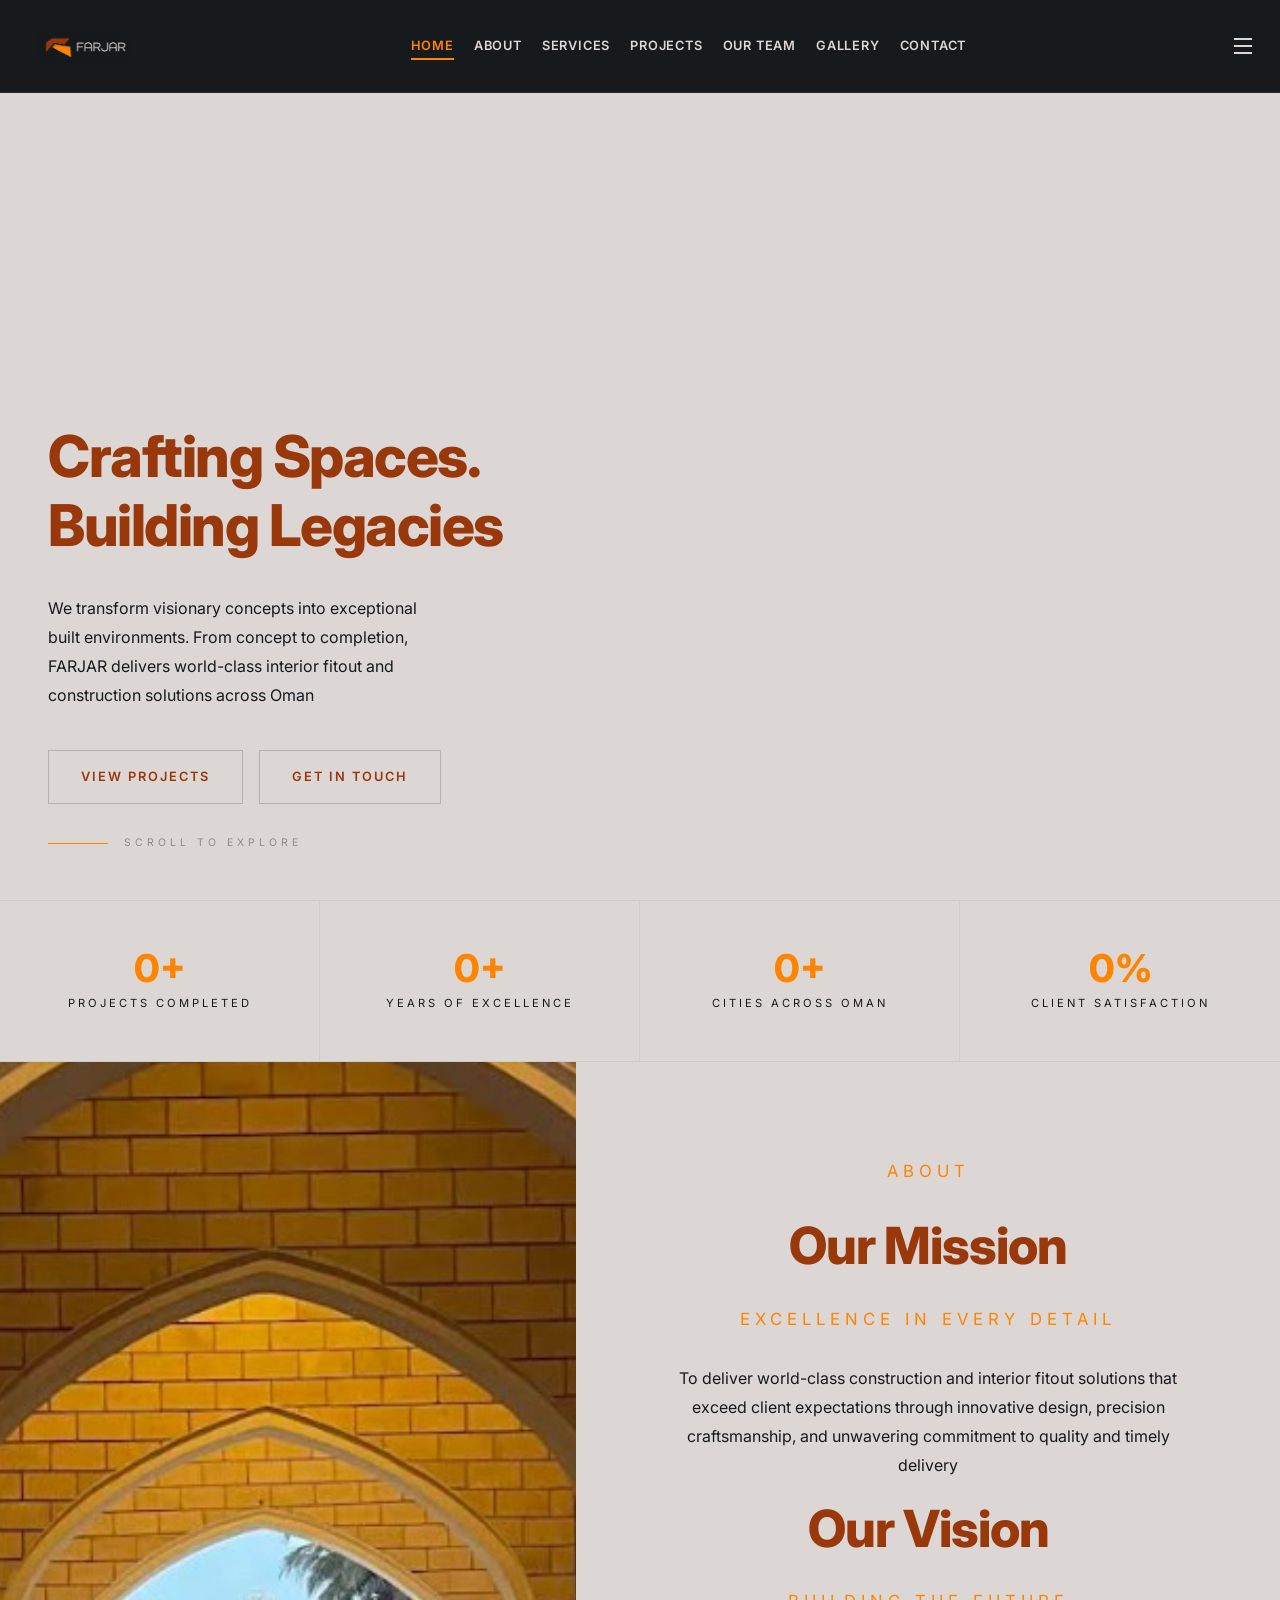
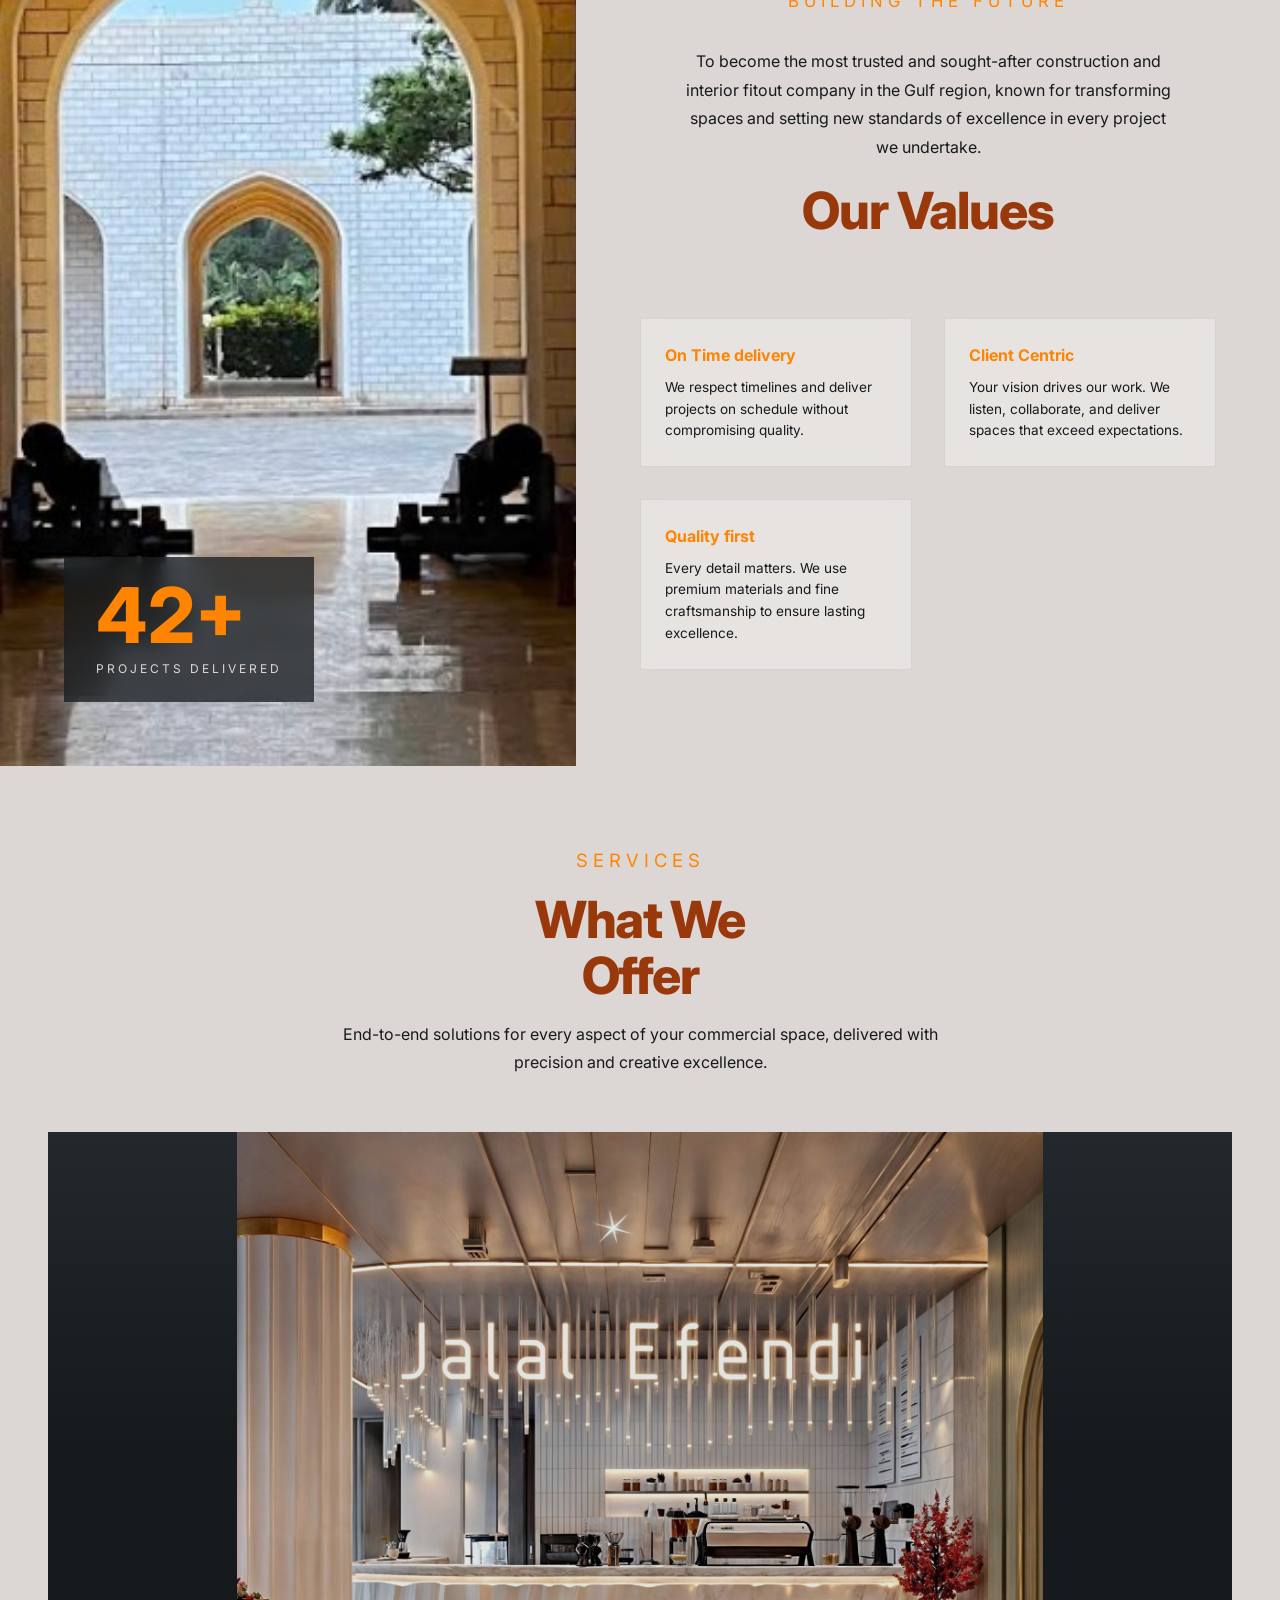
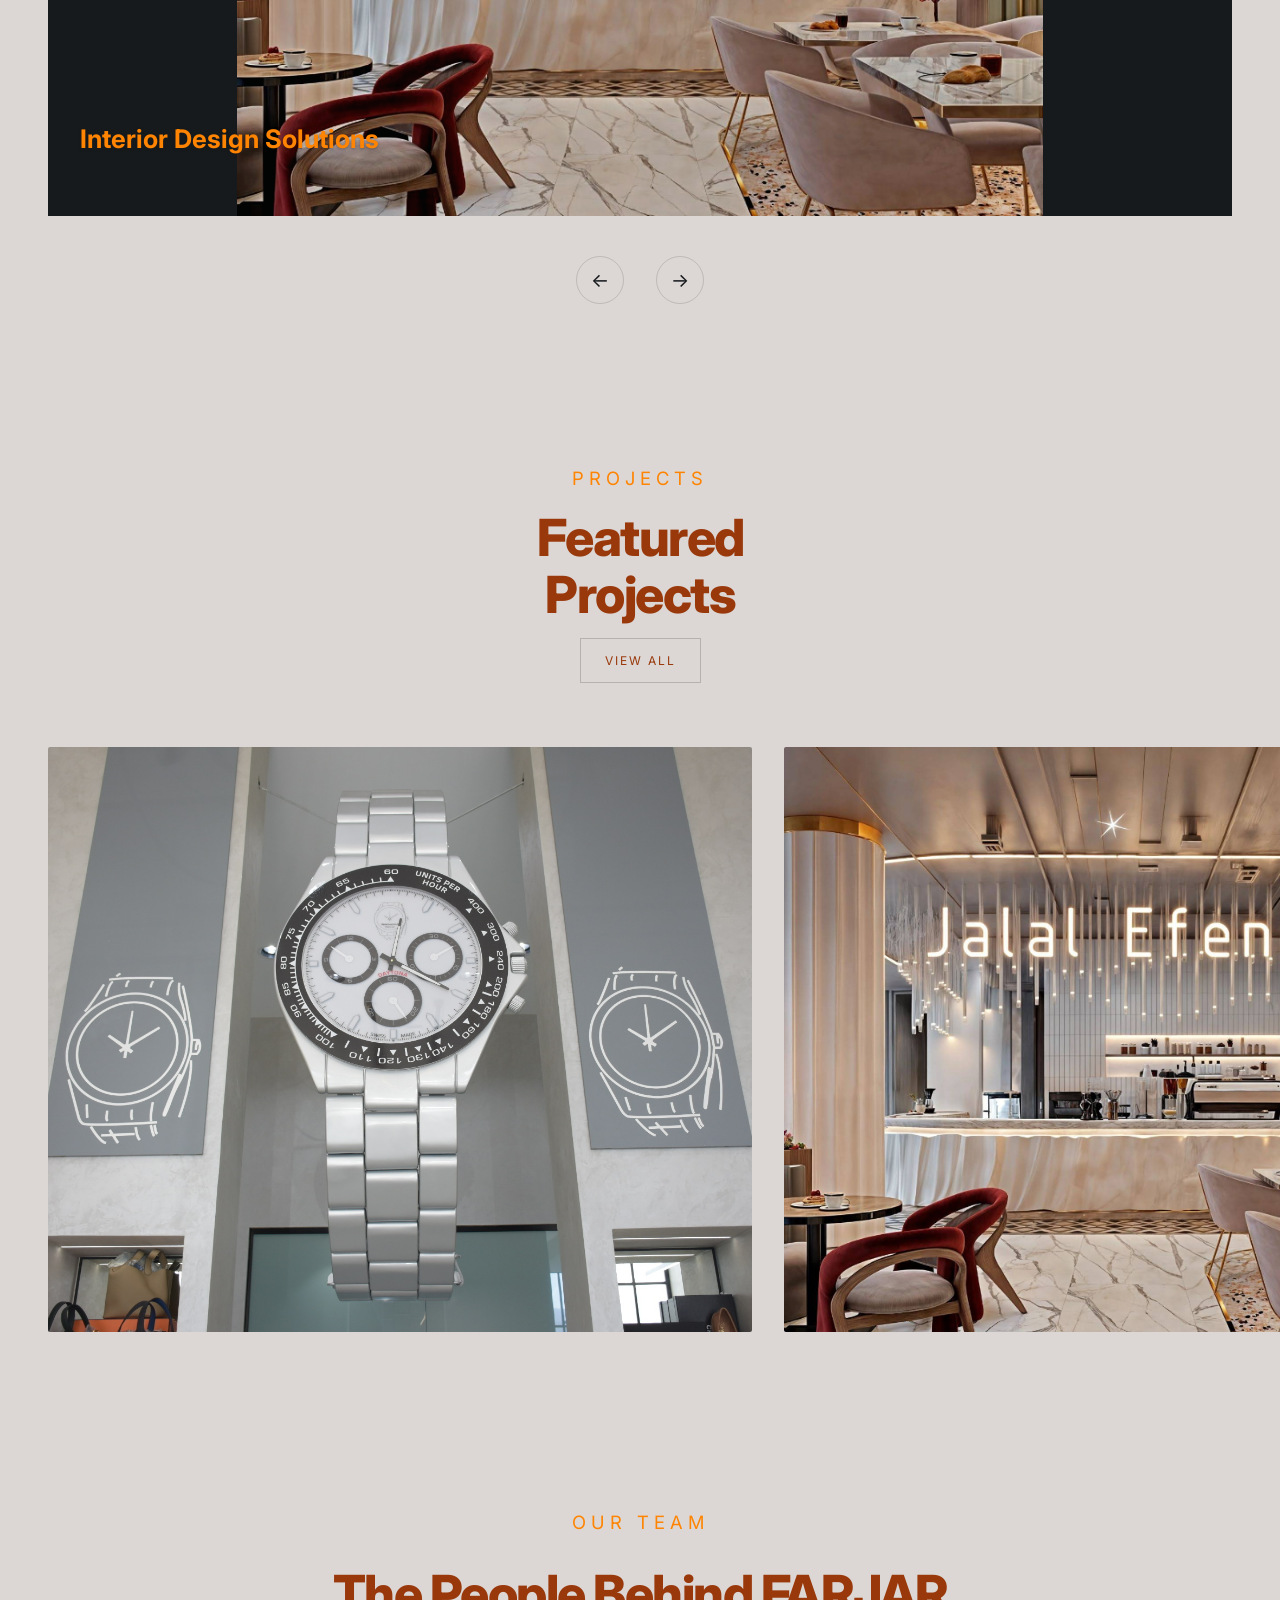
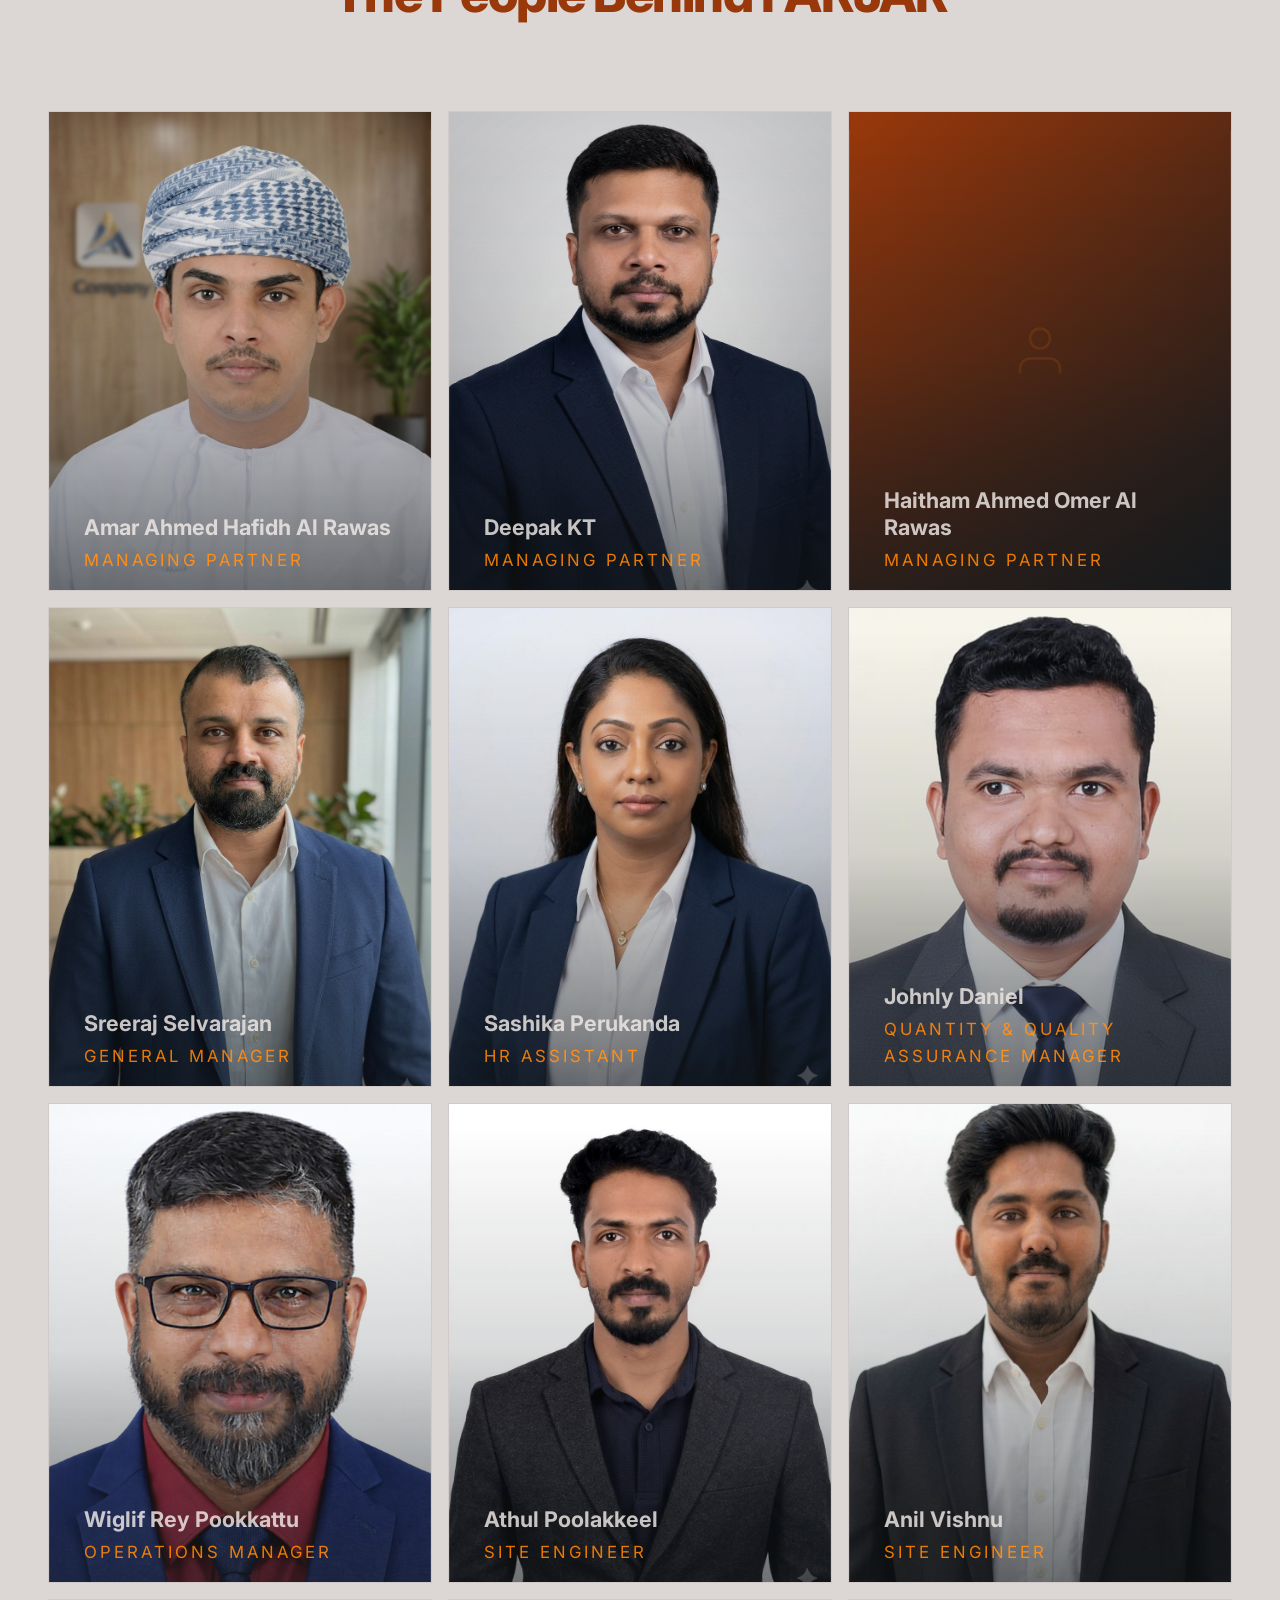
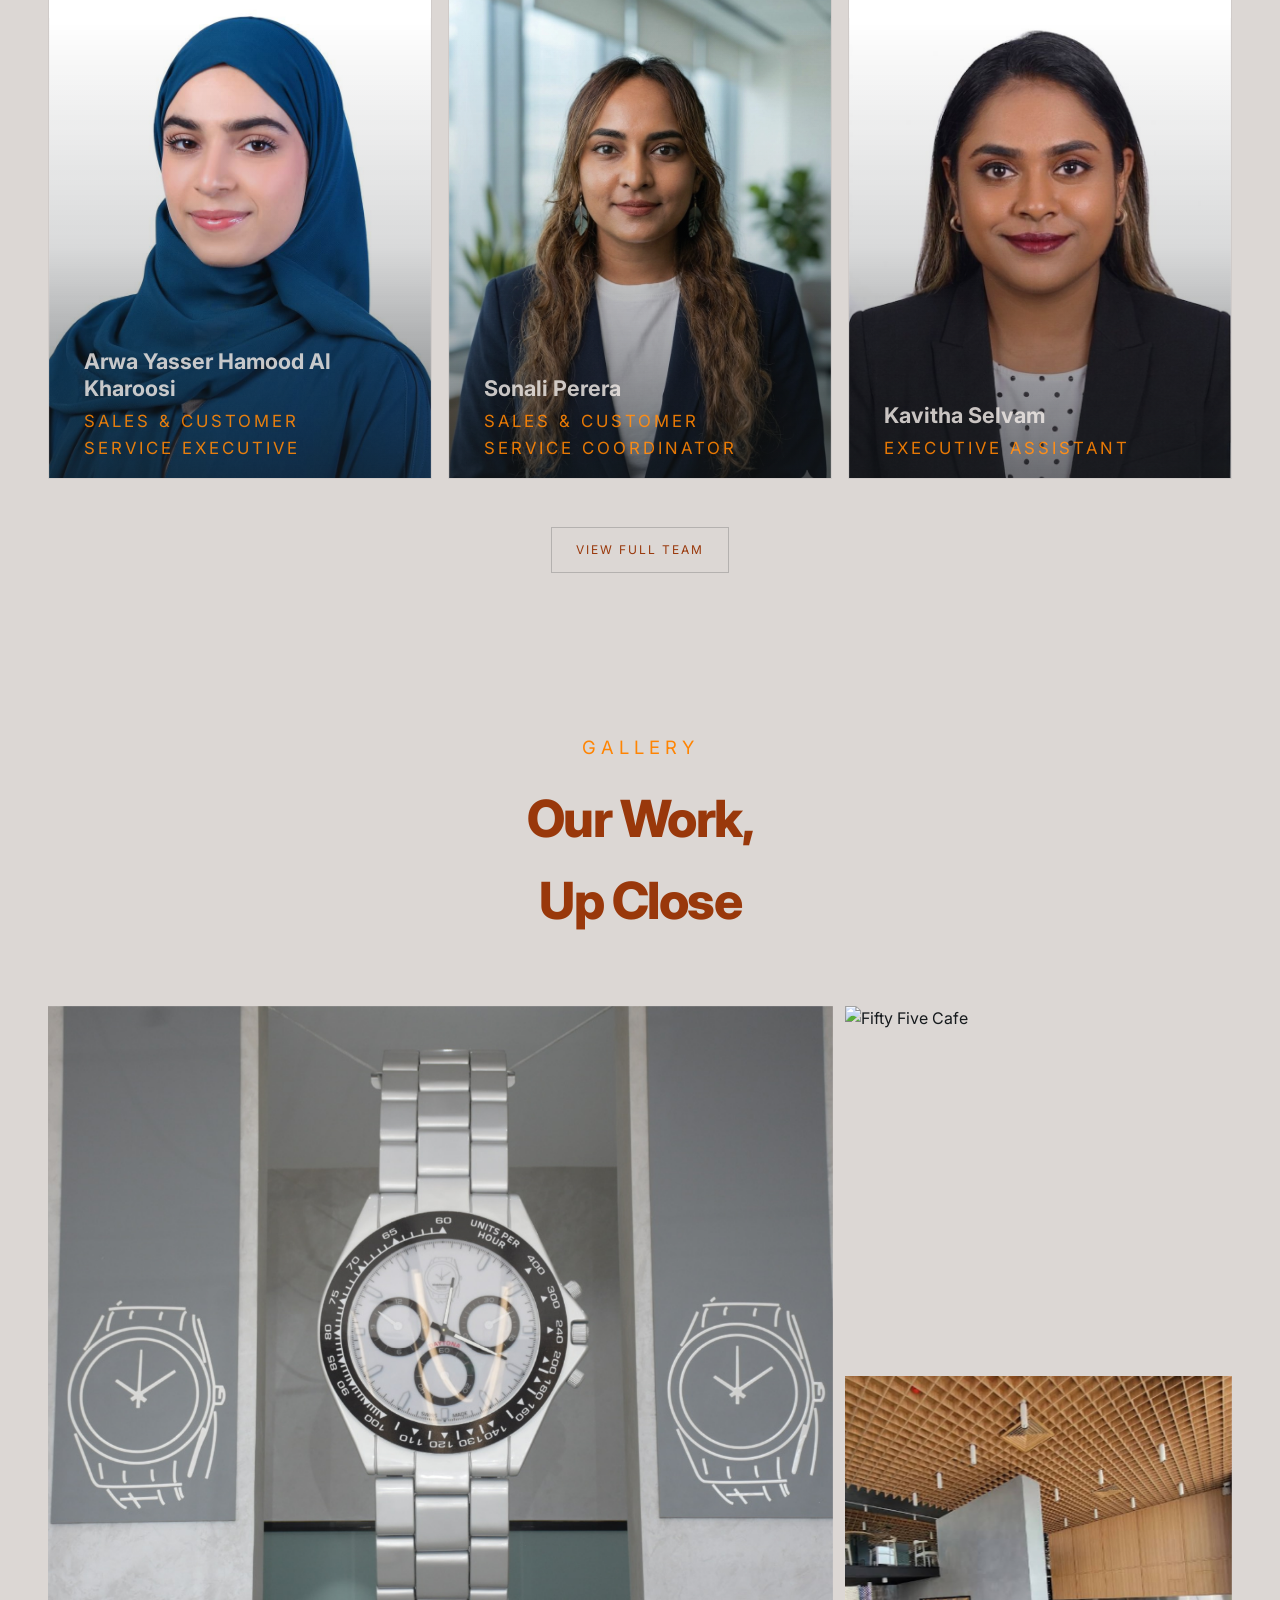
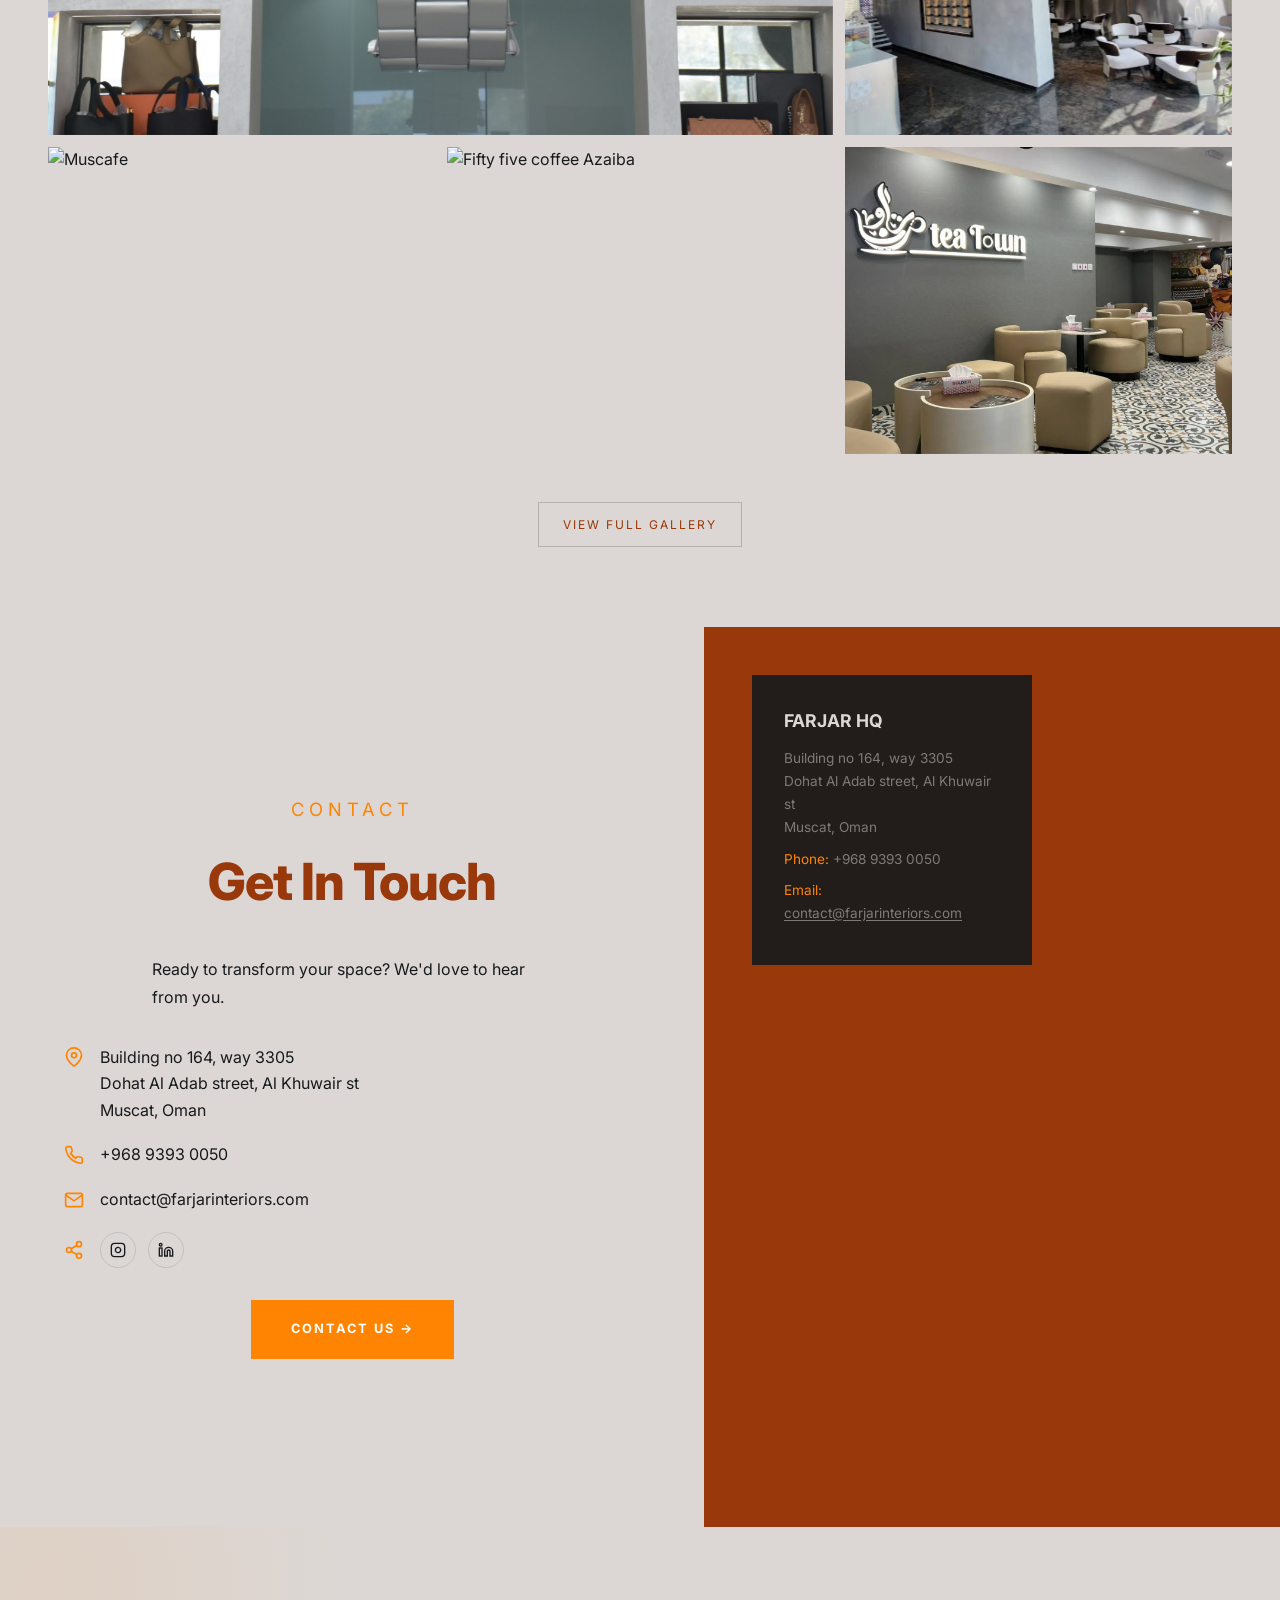
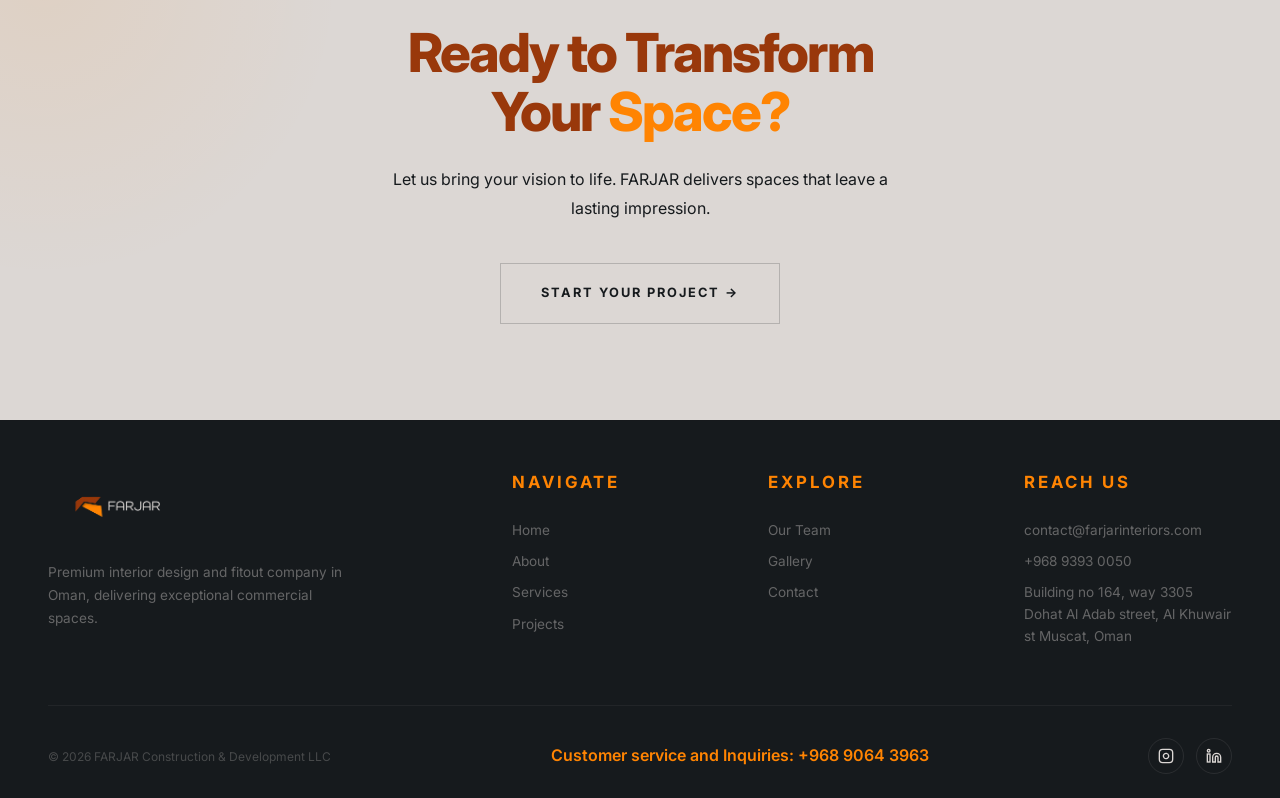
==== commit 20f07c94: "Update home, projects, and team pages; add team photos. Include new team member images and align con" ====
--- a/index.html
+++ b/index.html
@@ -305,7 +305,7 @@
         <div class="f-team-member">
           <div class="f-team-member-bg"><svg viewBox="0 0 24 24" fill="none" stroke="var(--orange)" stroke-width="1"><path d="M20 21v-2a4 4 0 0 0-4-4H8a4 4 0 0 0-4 4v2"/><circle cx="12" cy="7" r="4"/></svg></div>
           <div class="f-team-member-bio">
-            <h3 class="f-team-member-name">Abdullah Said 'Abdullah Hamed Al Harthy</h3>
+            <h3 class="f-team-member-name">Haitham Ahmed Omer Al Rawas</h3>
             <p class="f-team-member-role">Managing Partner</p>
           </div>
         </div>
@@ -347,6 +347,26 @@
           <div class="f-team-member-bio">
             <h3 class="f-team-member-name">Wiglif Rey Pookkattu</h3>
             <p class="f-team-member-role">Operations Manager</p>
+          </div>
+        </div>
+        <div class="f-team-member">
+          <div class="f-team-member-bg">
+            <img class="f-team-member-photo" src="assets/images/team members/athul.jpeg" alt="Wiglif Rey Pookkattu" loading="lazy">
+            <svg viewBox="0 0 24 24" fill="none" stroke="var(--orange)" stroke-width="1"><path d="M20 21v-2a4 4 0 0 0-4-4H8a4 4 0 0 0-4 4v2"/><circle cx="12" cy="7" r="4"/></svg>
+          </div>
+          <div class="f-team-member-bio">
+            <h3 class="f-team-member-name">Athul Poolakkeel </h3>
+            <p class="f-team-member-role">Site Engineer </p>
+          </div>
+        </div>
+        <div class="f-team-member">
+          <div class="f-team-member-bg">
+            <img class="f-team-member-photo" src="assets/images/team members/anilvishnu.jpeg" alt="Wiglif Rey Pookkattu" loading="lazy">
+            <svg viewBox="0 0 24 24" fill="none" stroke="var(--orange)" stroke-width="1"><path d="M20 21v-2a4 4 0 0 0-4-4H8a4 4 0 0 0-4 4v2"/><circle cx="12" cy="7" r="4"/></svg>
+          </div>
+          <div class="f-team-member-bio">
+            <h3 class="f-team-member-name">Anil Vishnu</h3>
+            <p class="f-team-member-role">Site Engineer </p>
           </div>
         </div>
         <div class="f-team-member">
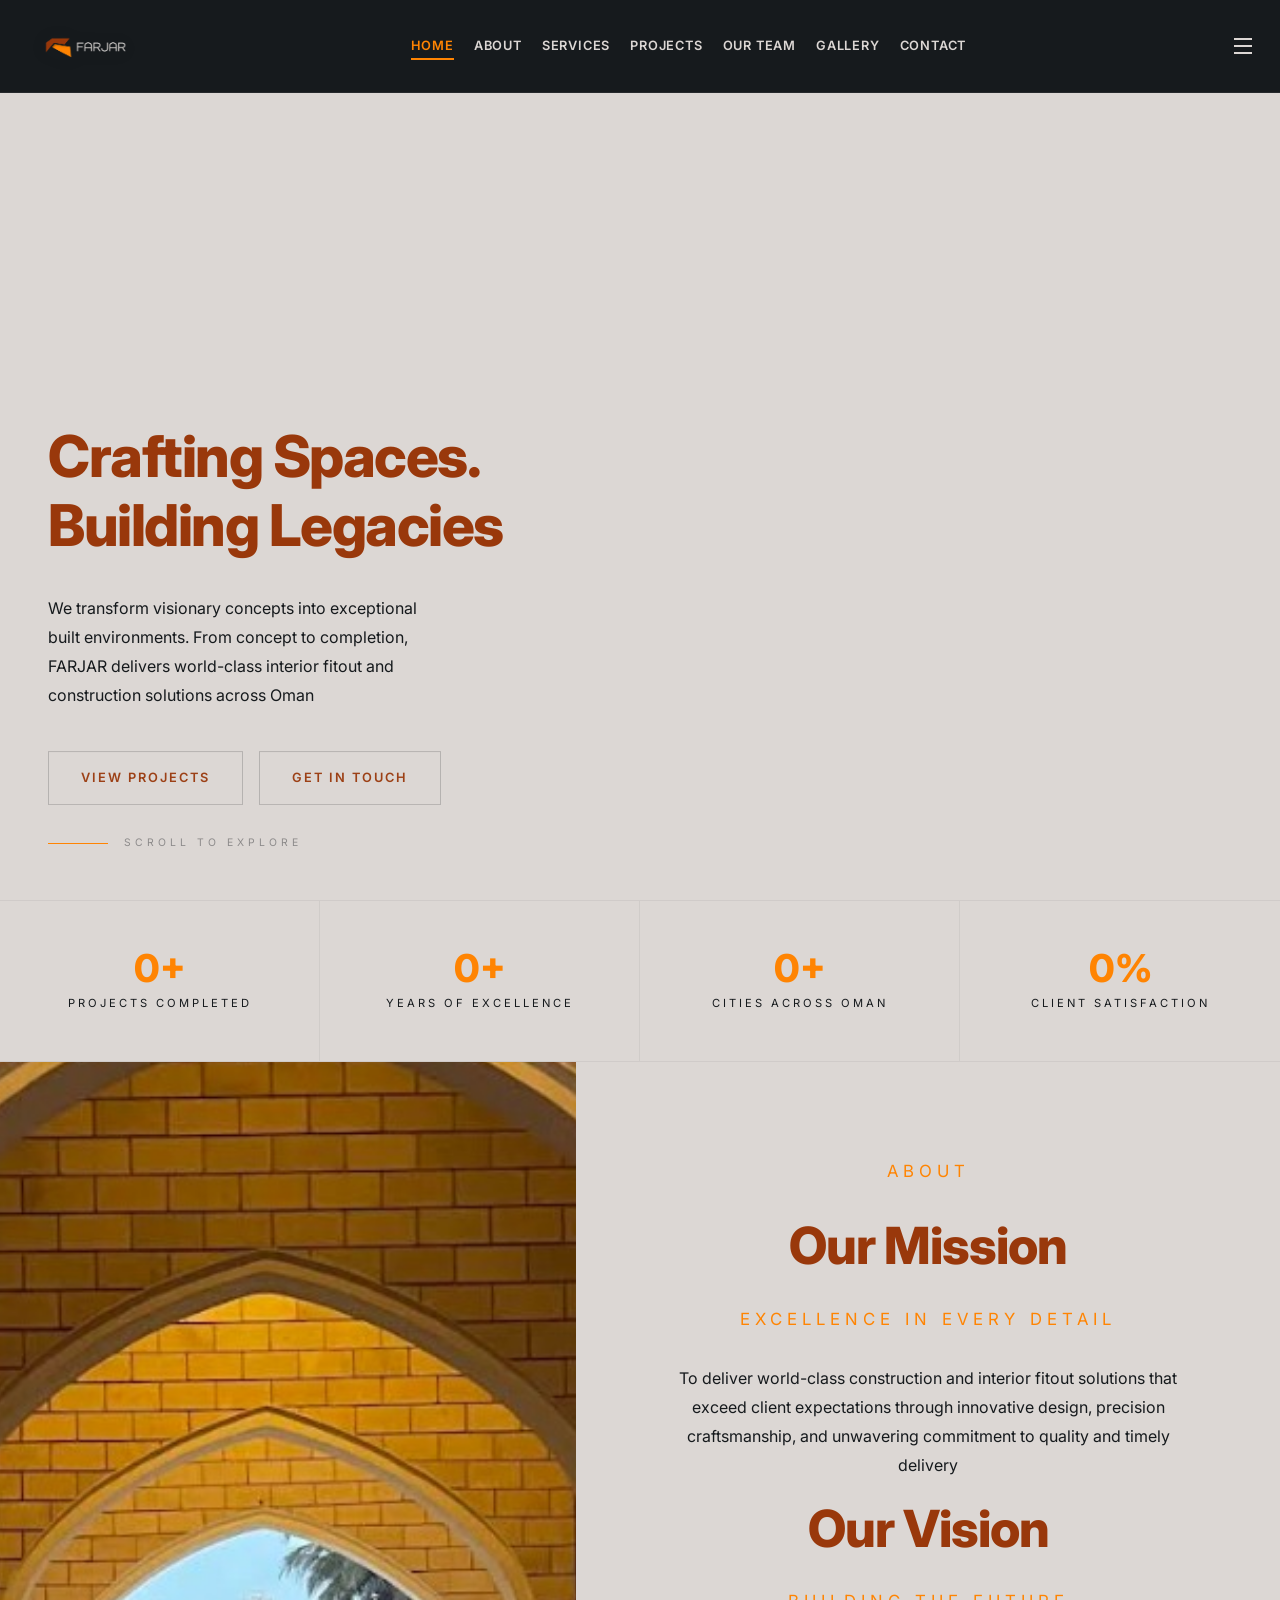
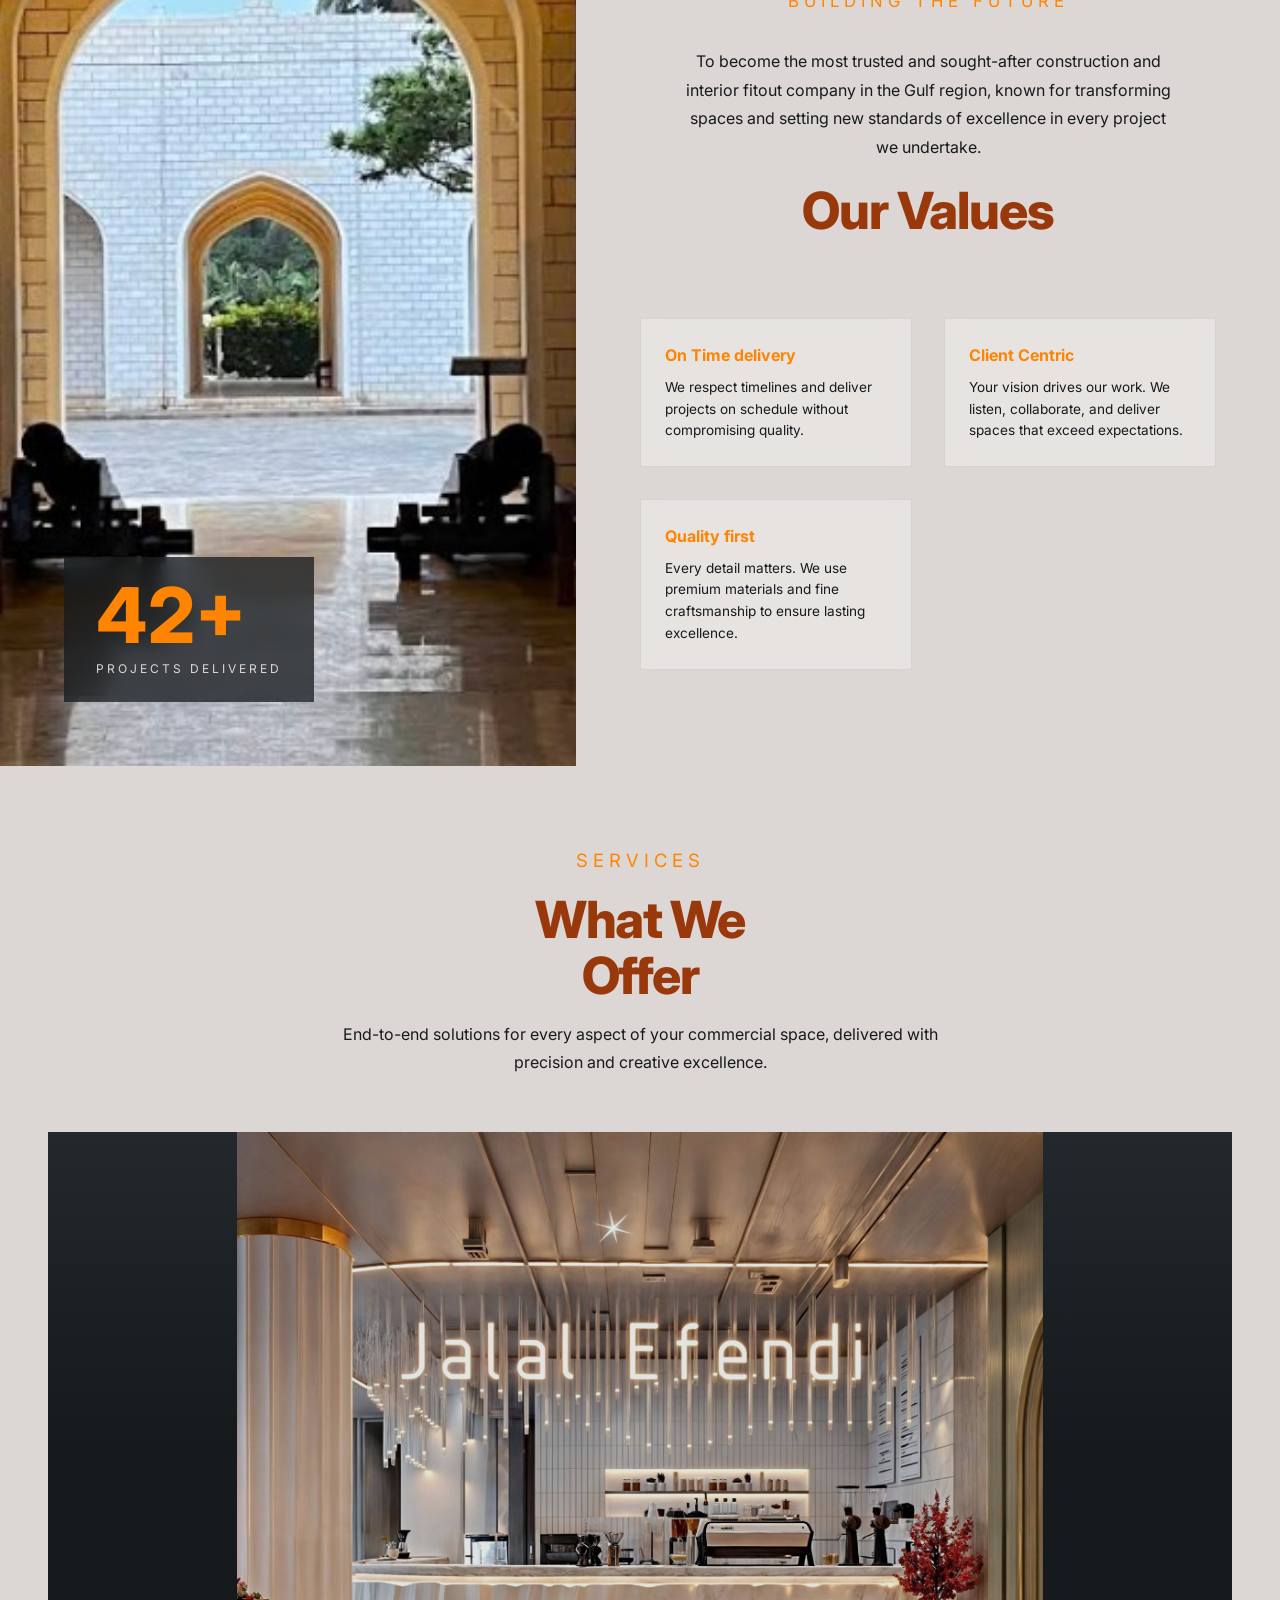
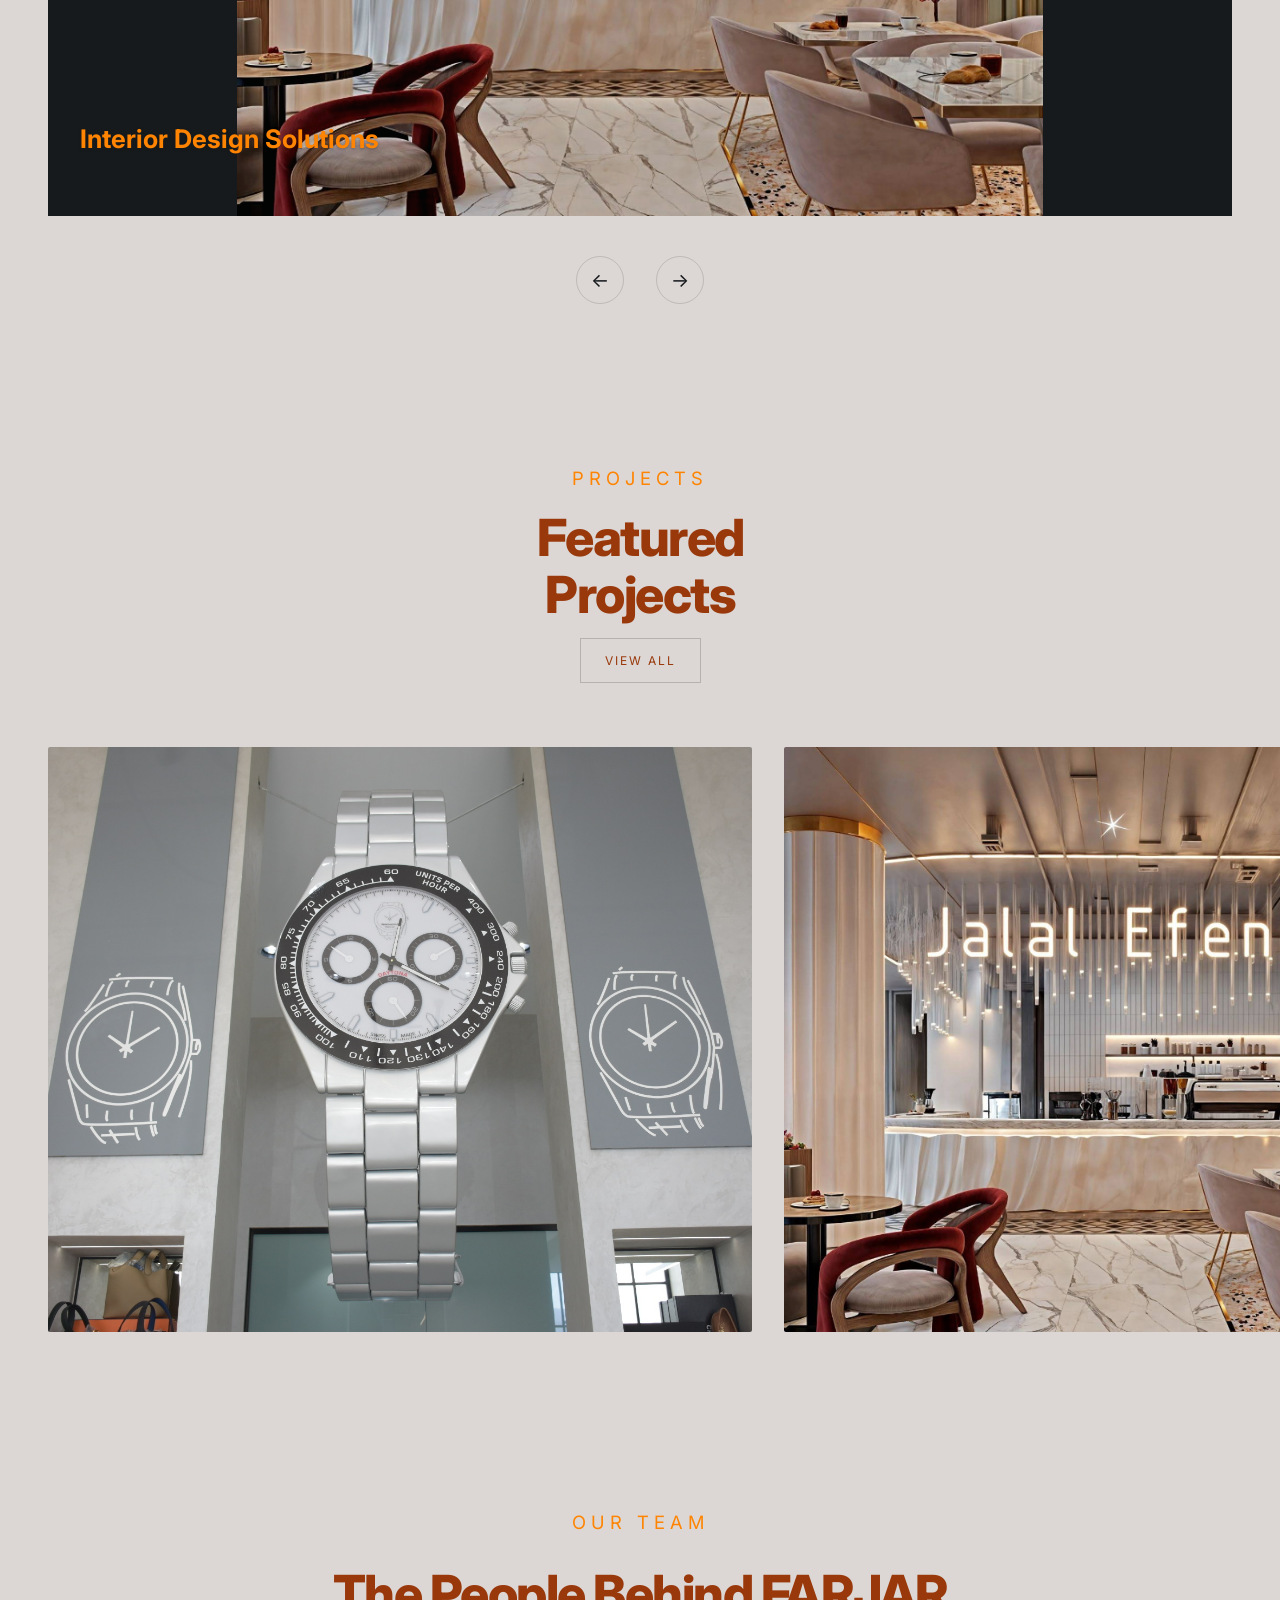
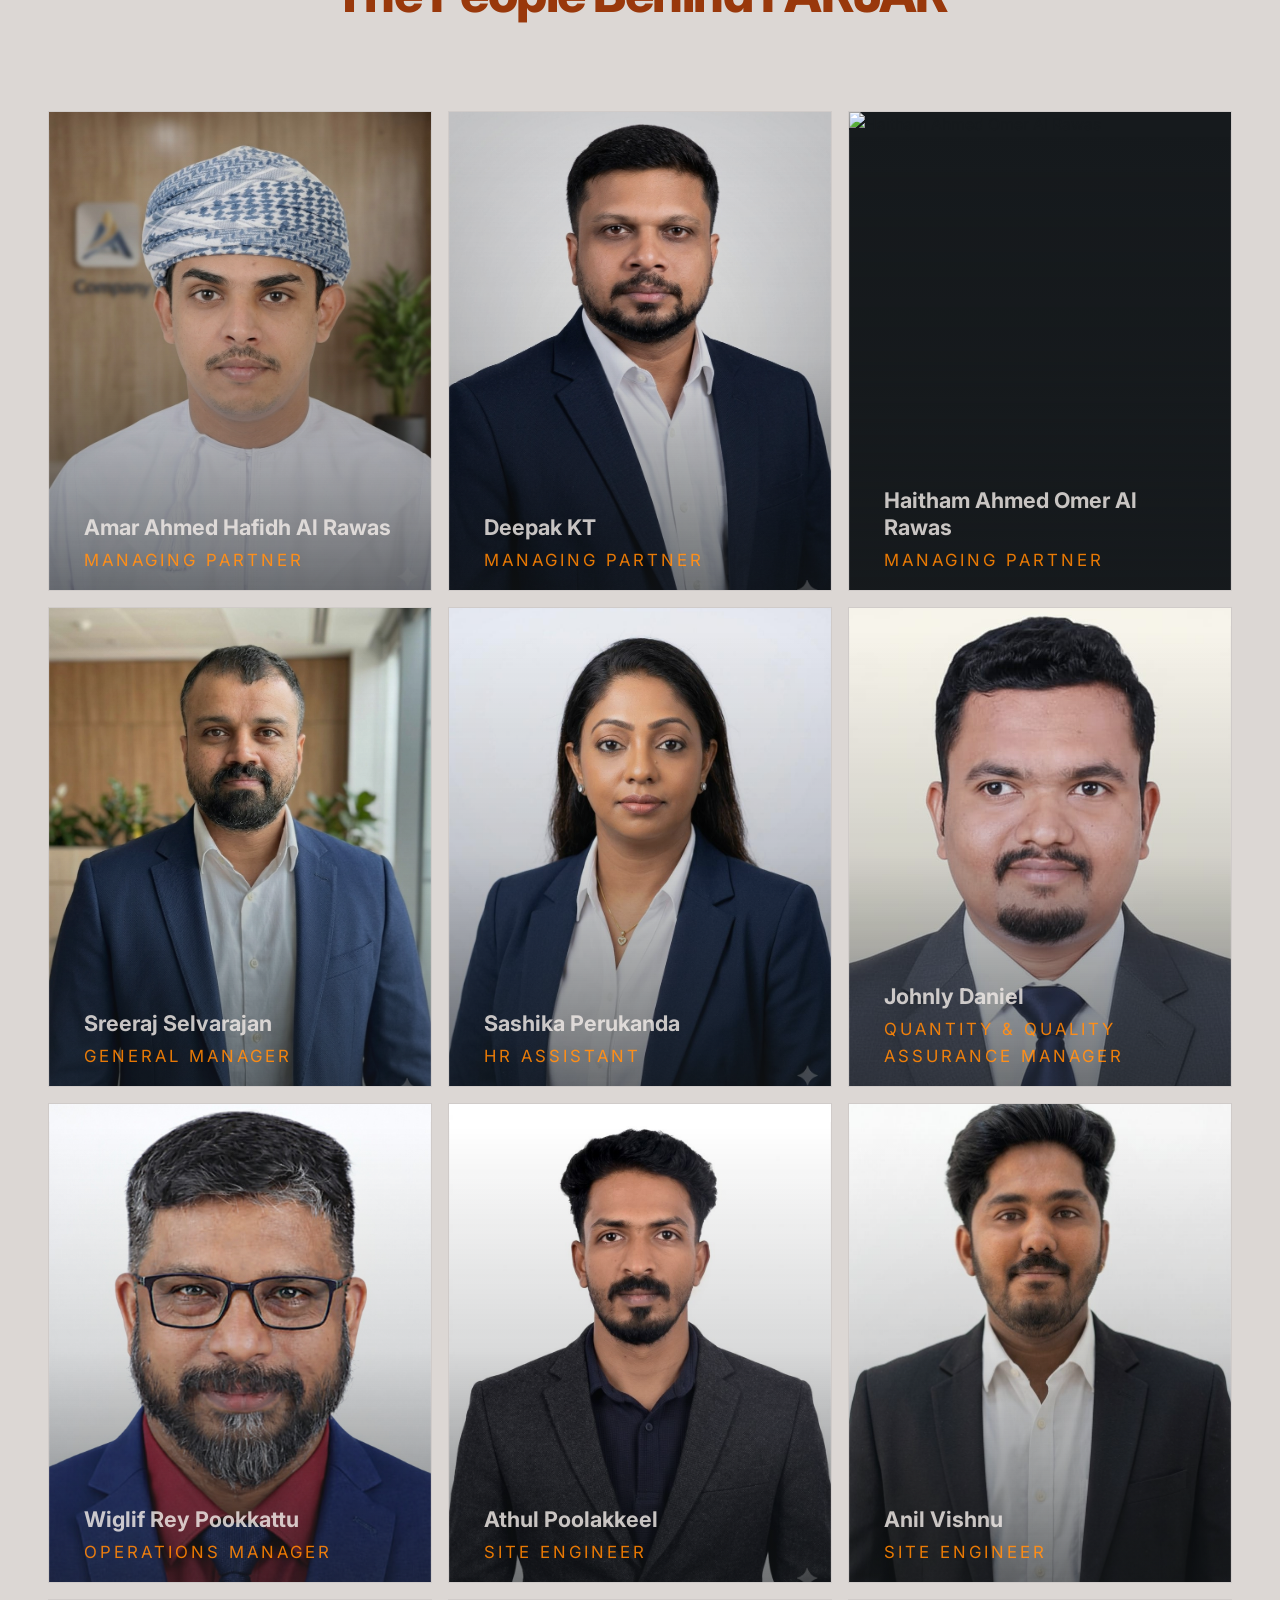
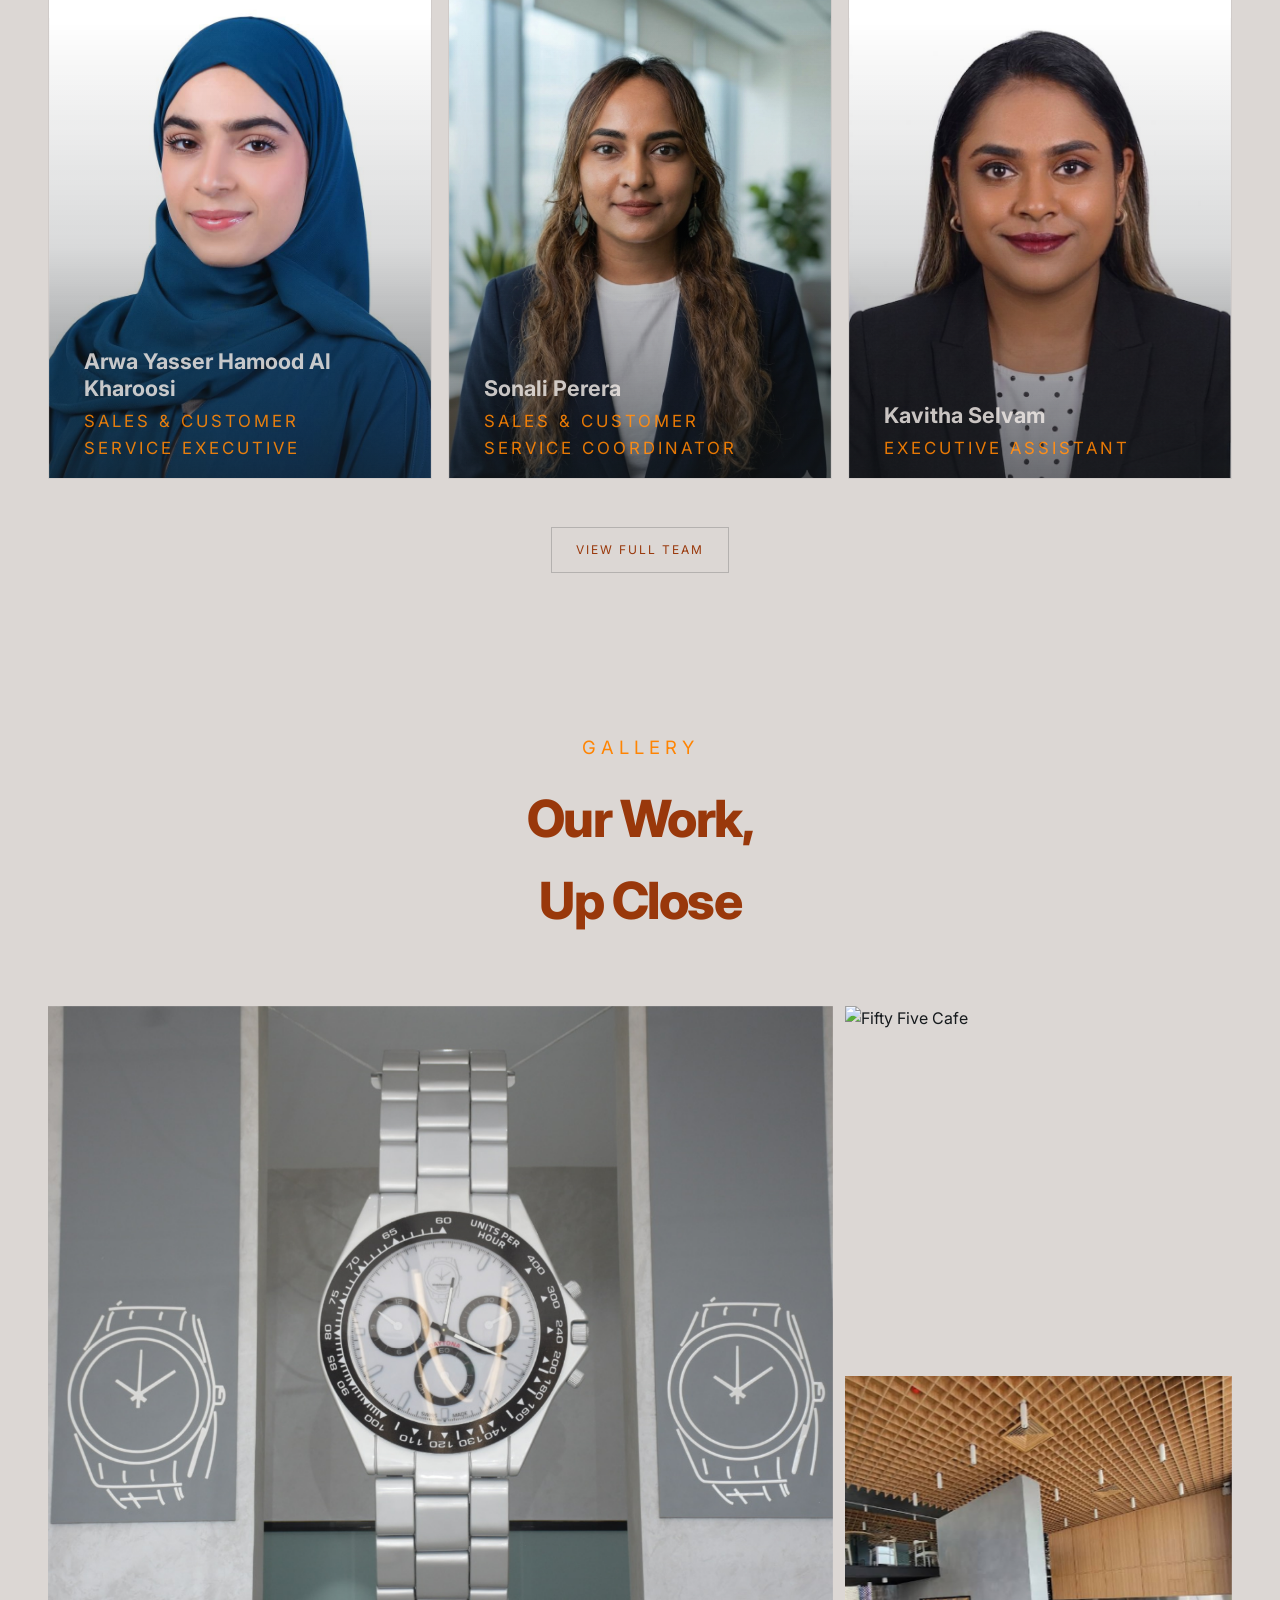
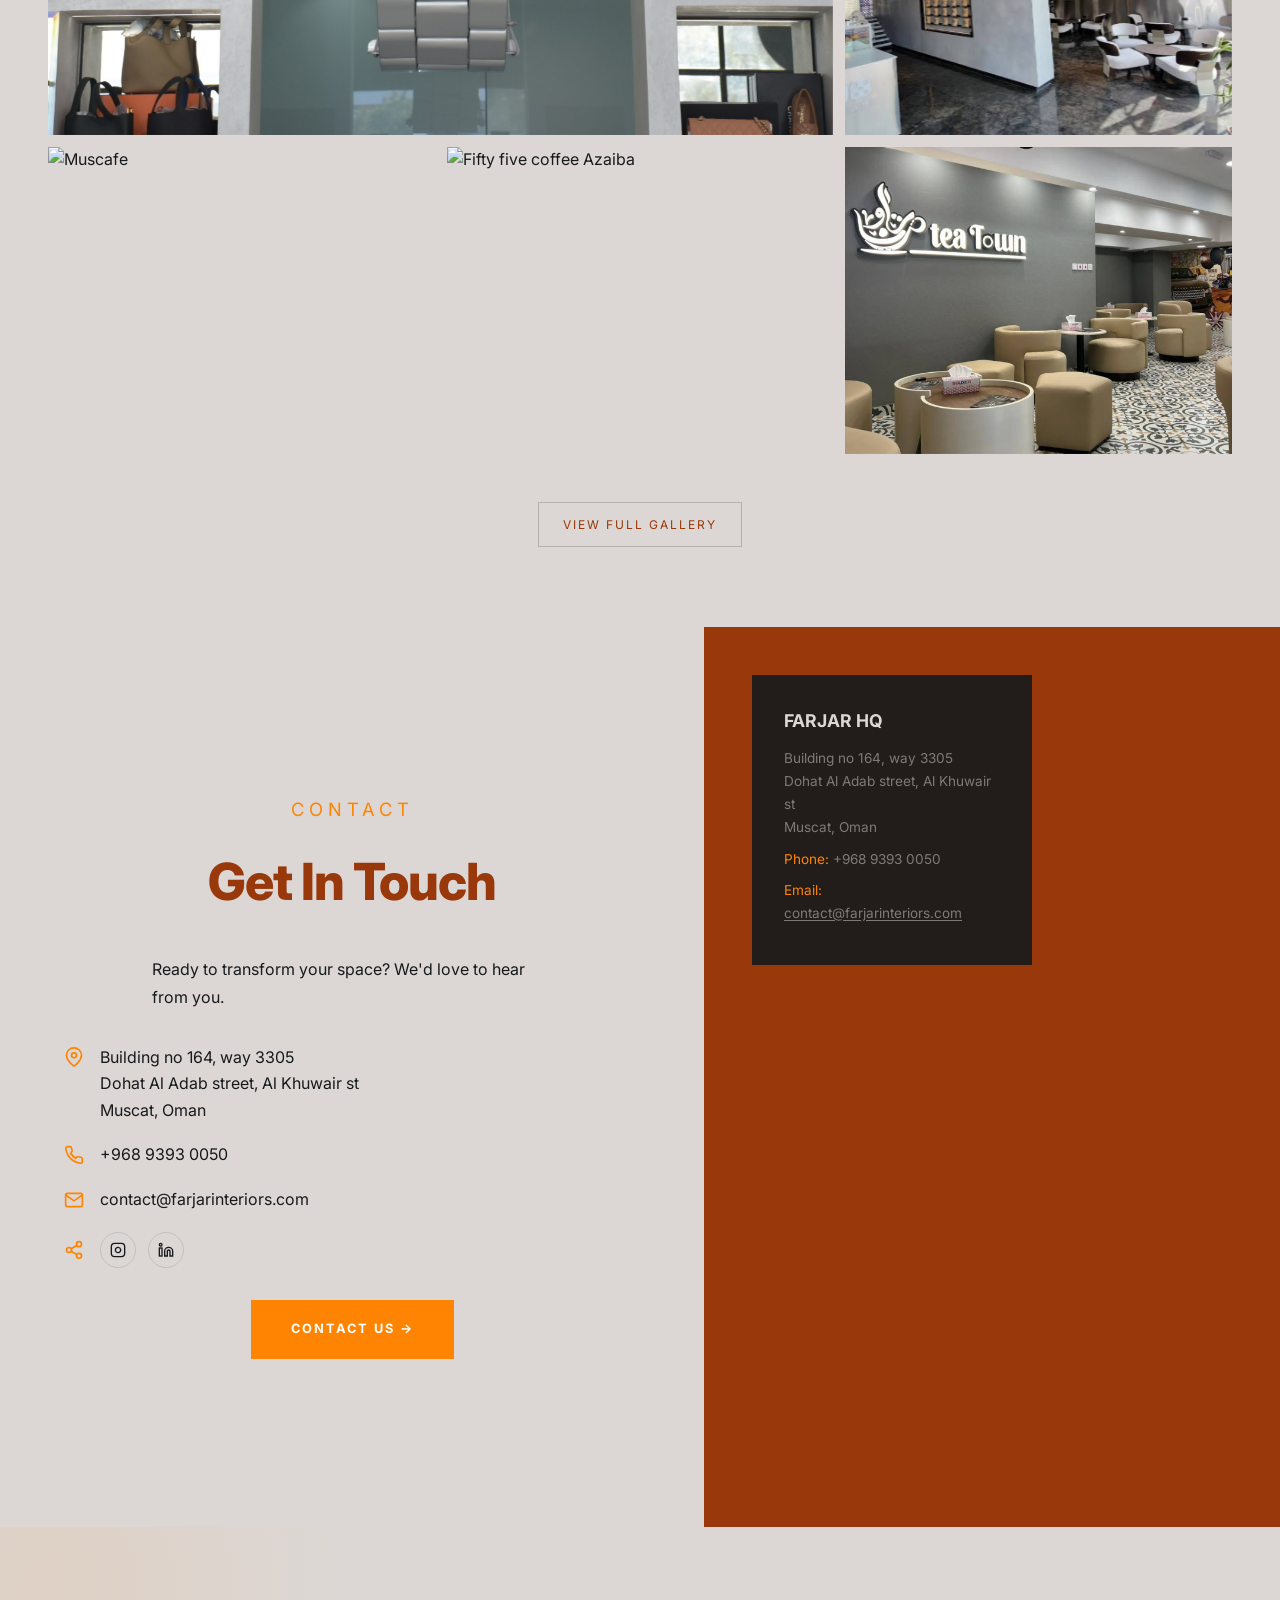
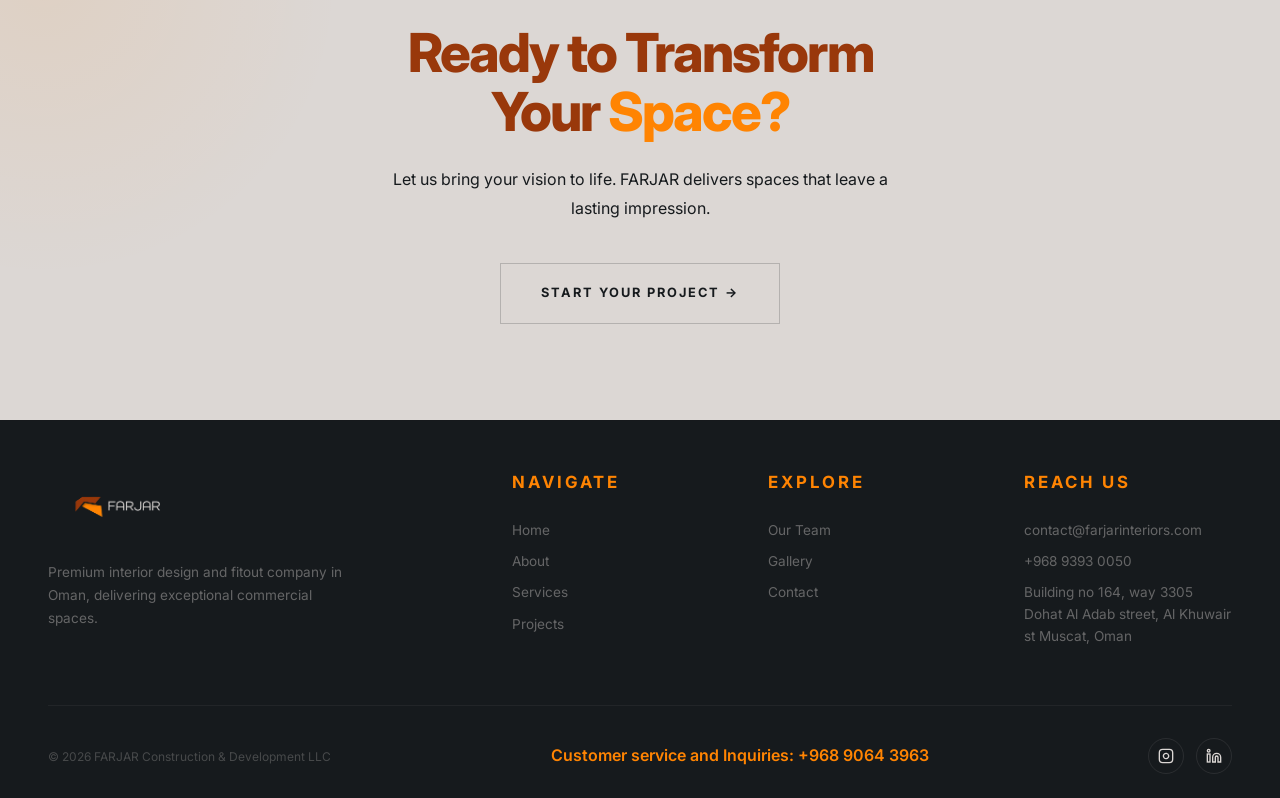
==== commit 9a35426f: "Update team member photo and SVG structure" ====
--- a/index.html
+++ b/index.html
@@ -303,7 +303,10 @@
           </div>
         </div>
         <div class="f-team-member">
-          <div class="f-team-member-bg"><svg viewBox="0 0 24 24" fill="none" stroke="var(--orange)" stroke-width="1"><path d="M20 21v-2a4 4 0 0 0-4-4H8a4 4 0 0 0-4 4v2"/><circle cx="12" cy="7" r="4"/></svg></div>
+          <div class="f-team-member-bg">
+              <img class="f-team-member-photo" src="assets/images/team members/Haitham.jpeg" alt="Haitham Ahmed Omer Al Rawas" loading="lazy">
+            <svg viewBox="0 0 24 24" fill="none" stroke="var(--orange)" stroke-width="1">
+              <path d="M20 21v-2a4 4 0 0 0-4-4H8a4 4 0 0 0-4 4v2"/><circle cx="12" cy="7" r="4"/></svg></div>
           <div class="f-team-member-bio">
             <h3 class="f-team-member-name">Haitham Ahmed Omer Al Rawas</h3>
             <p class="f-team-member-role">Managing Partner</p>
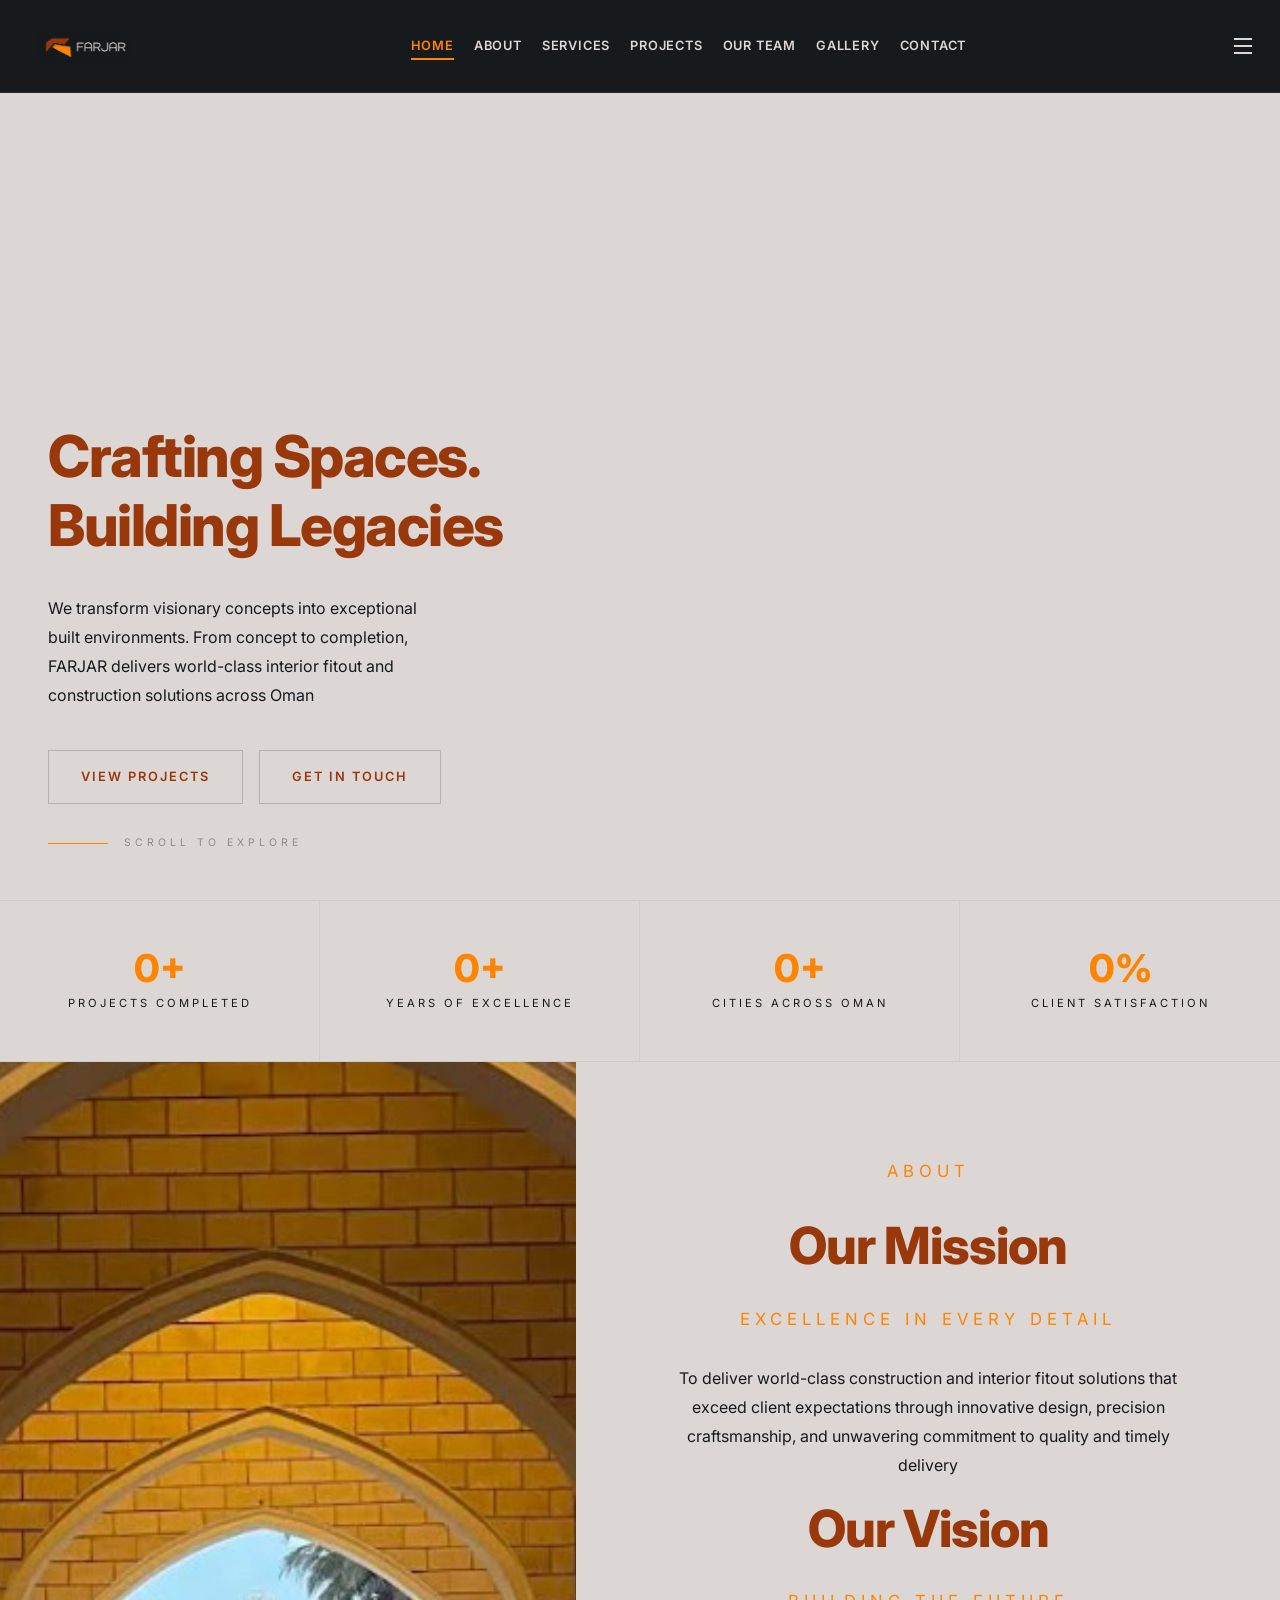
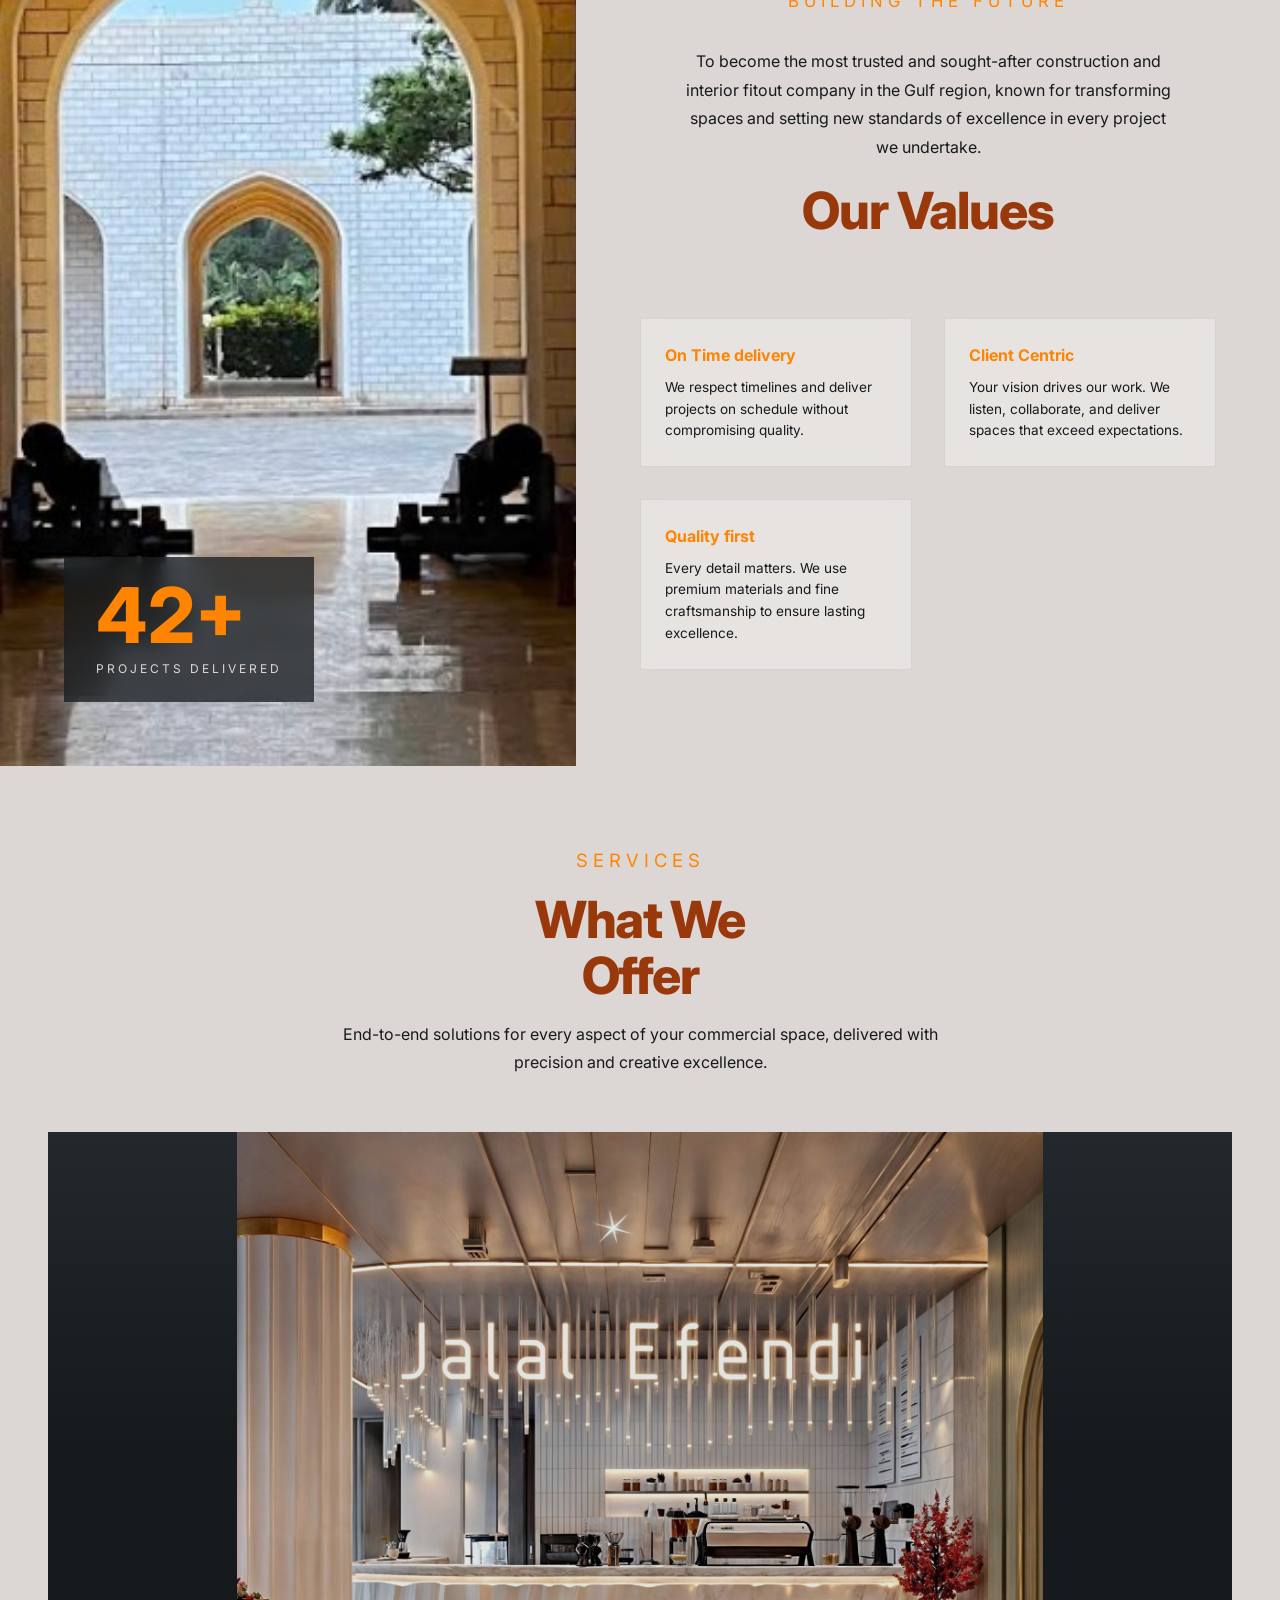
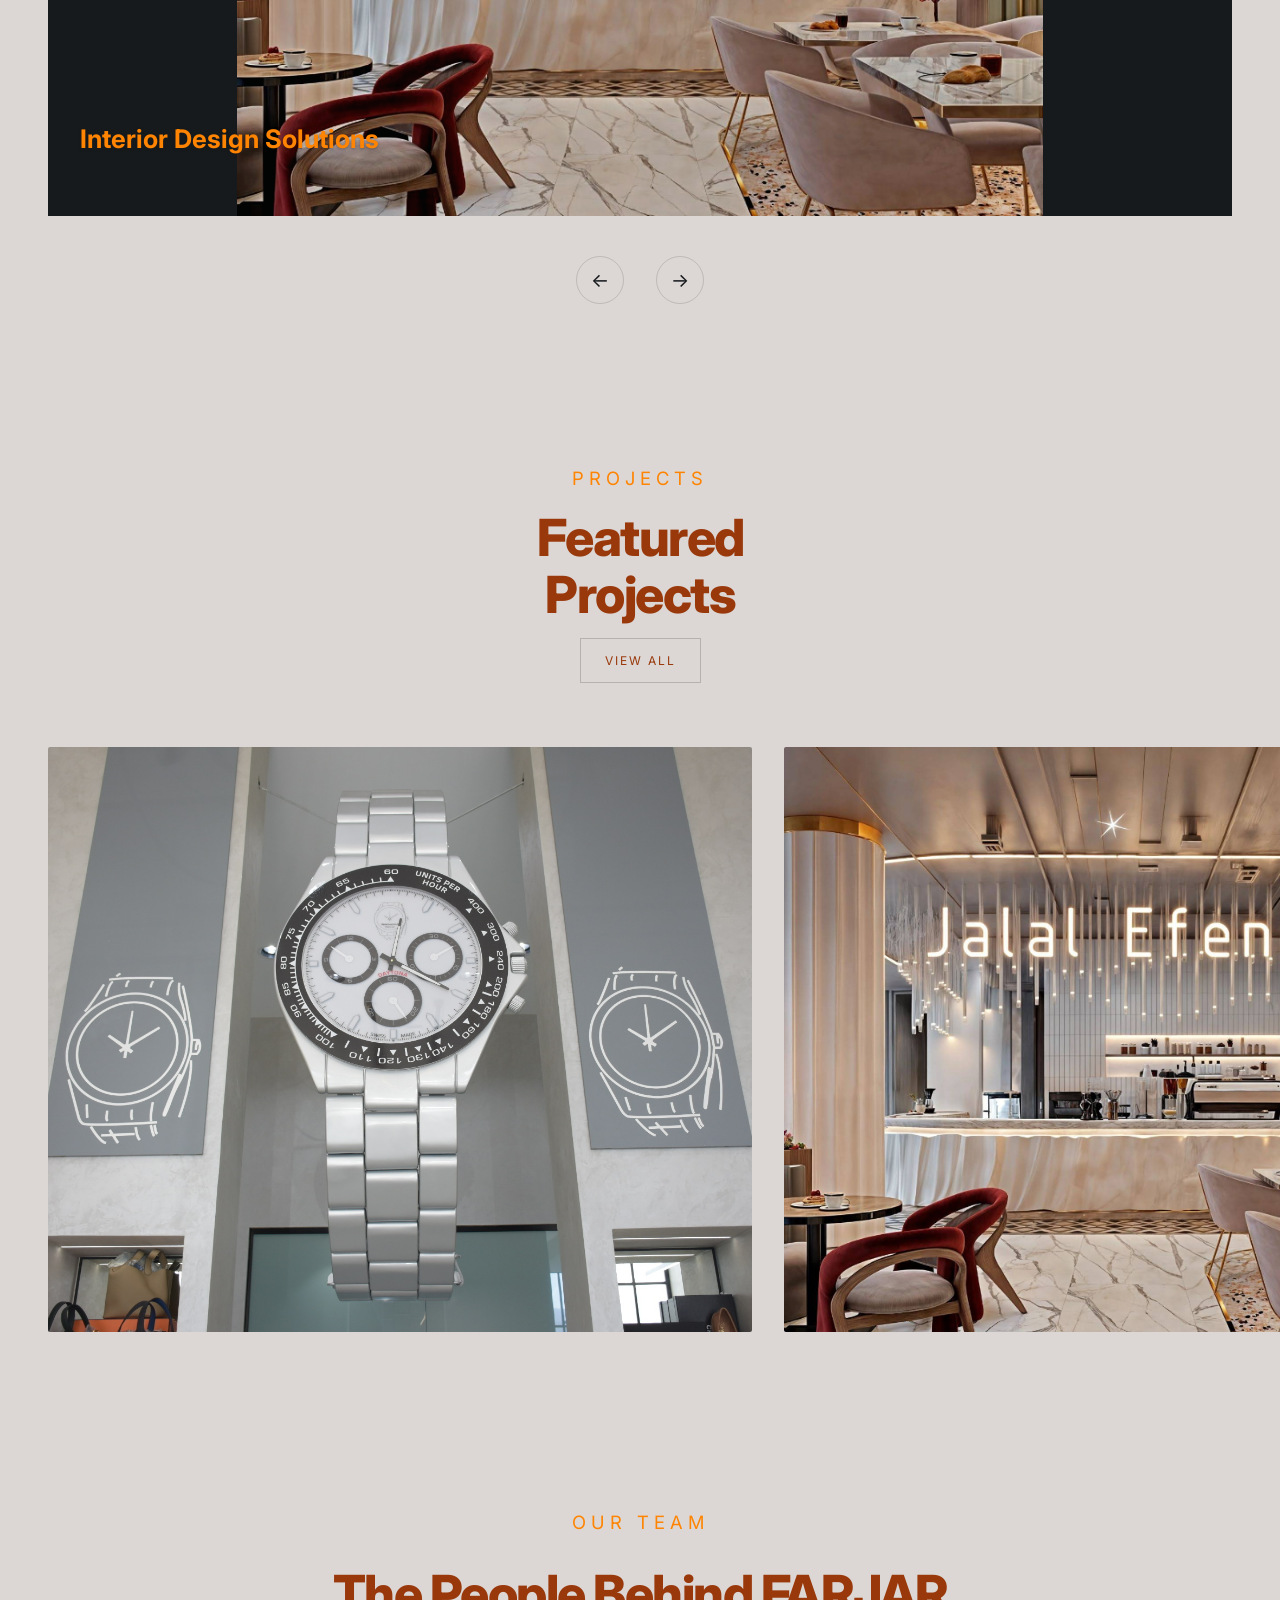
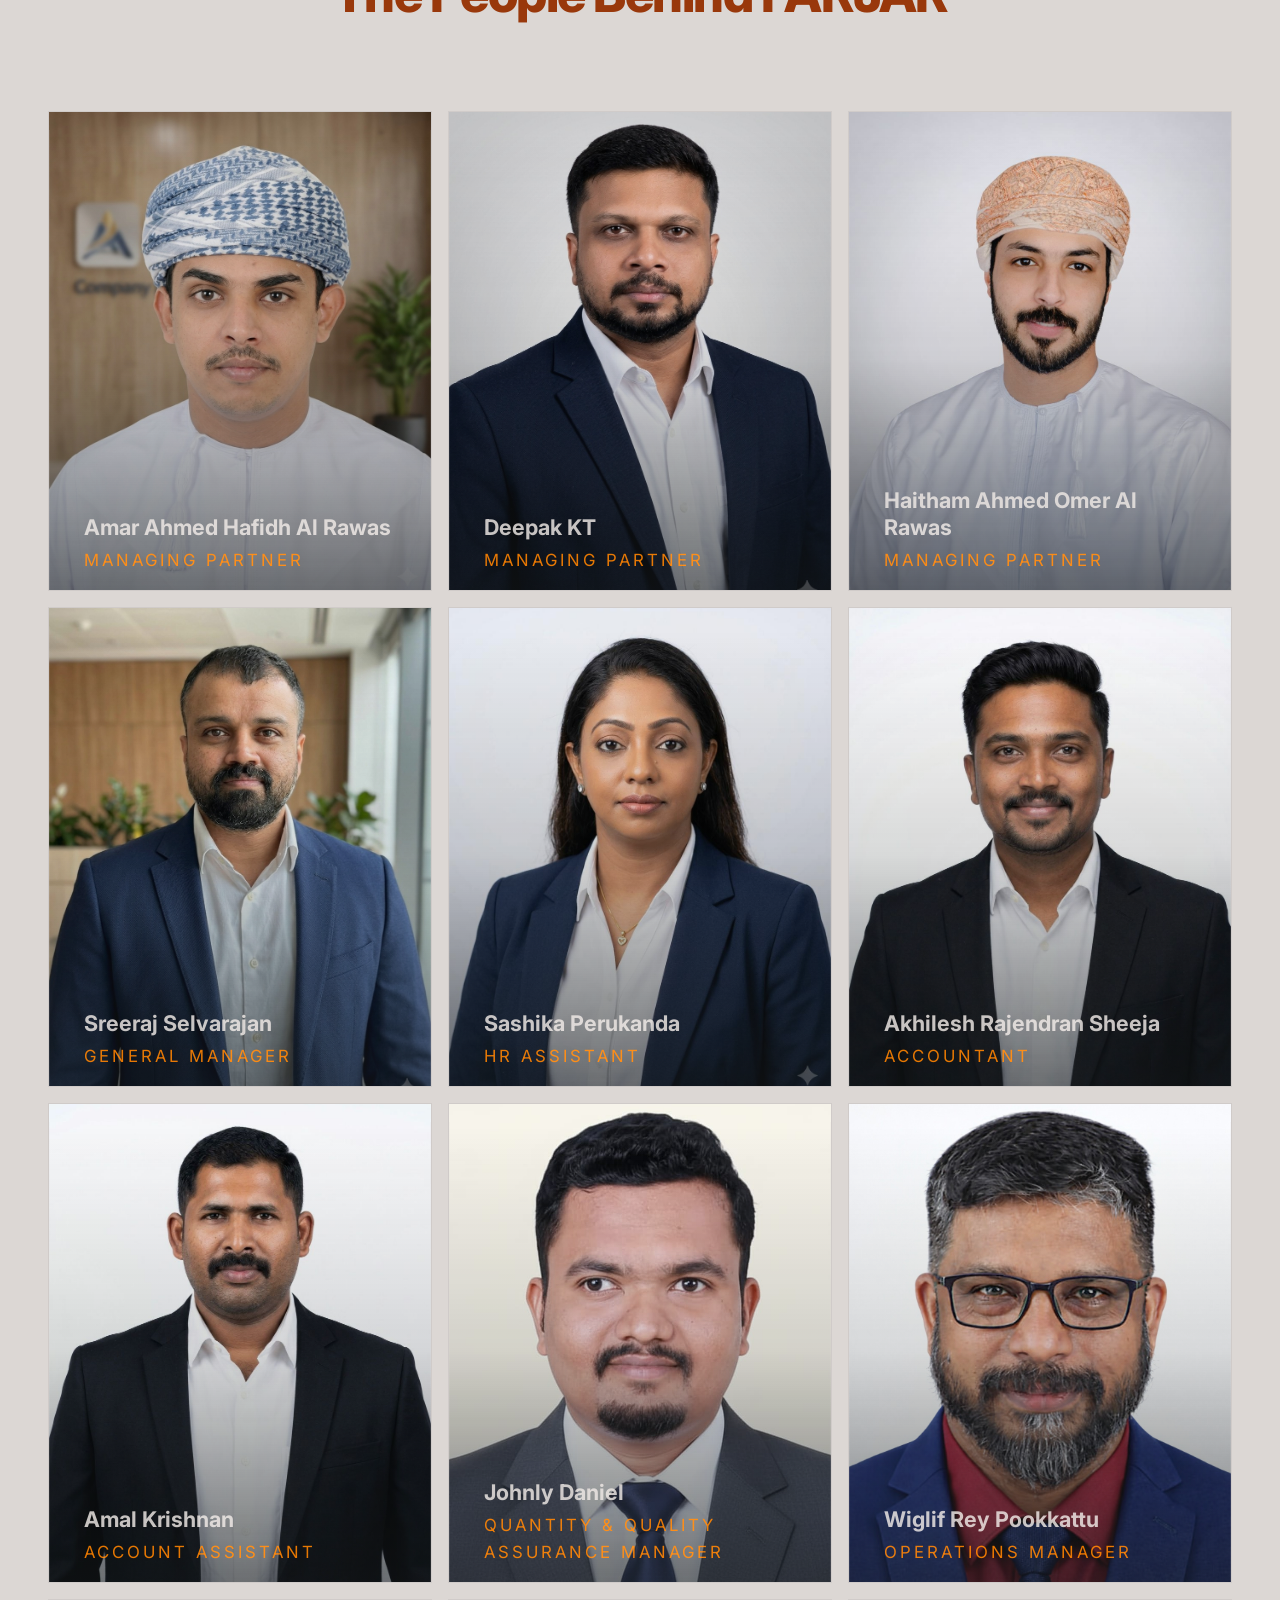
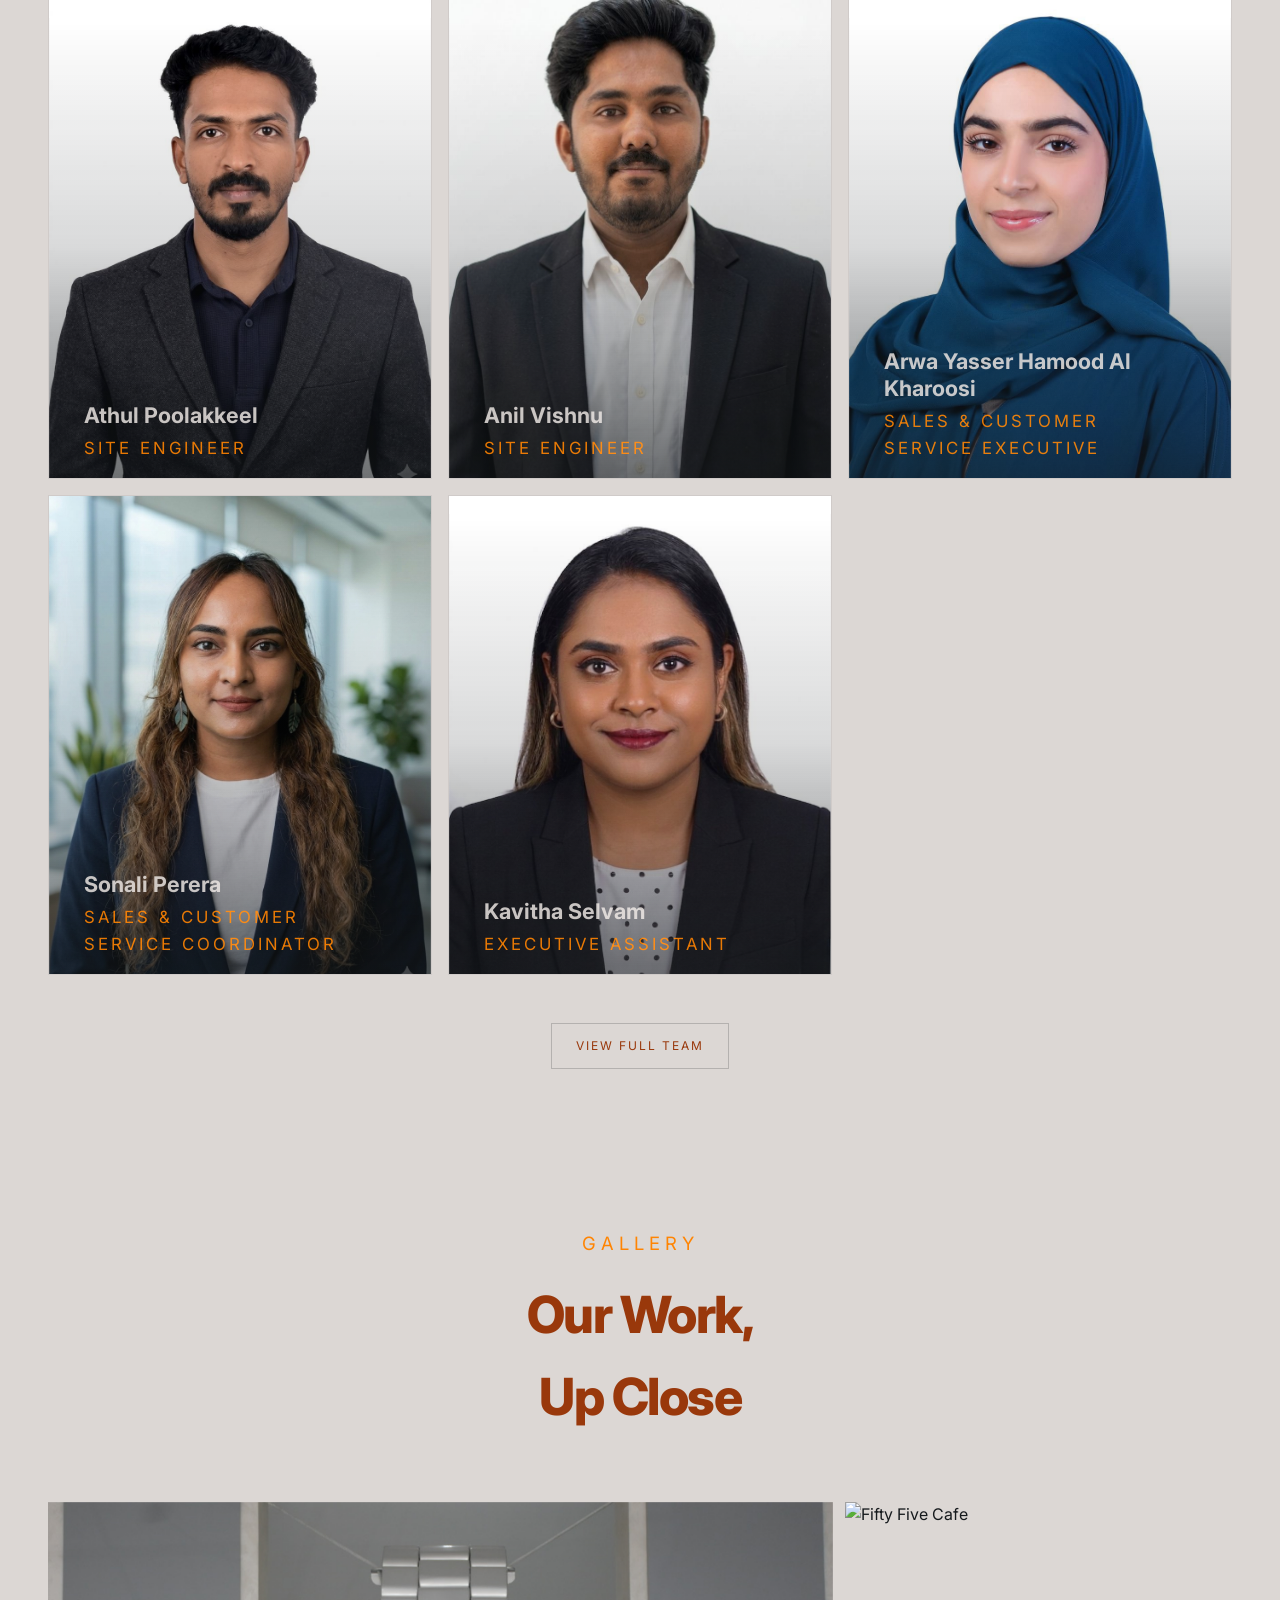
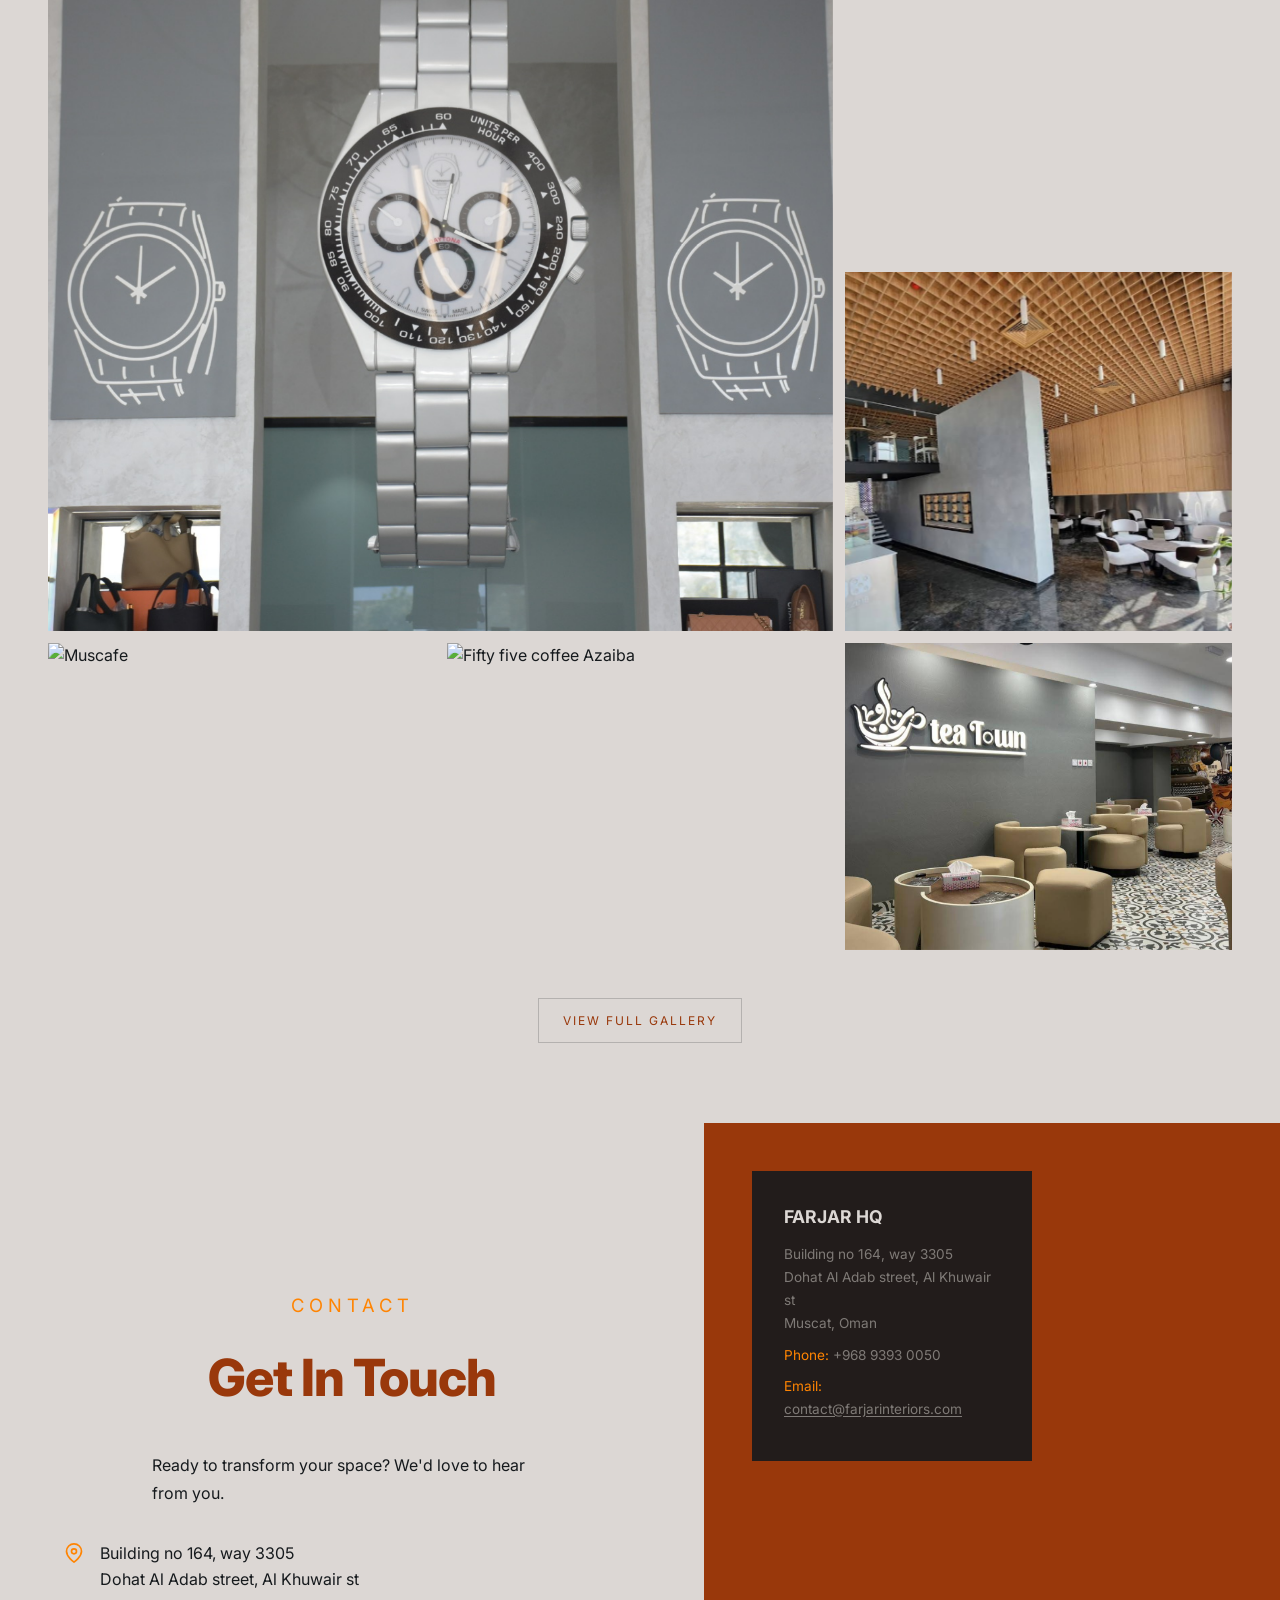
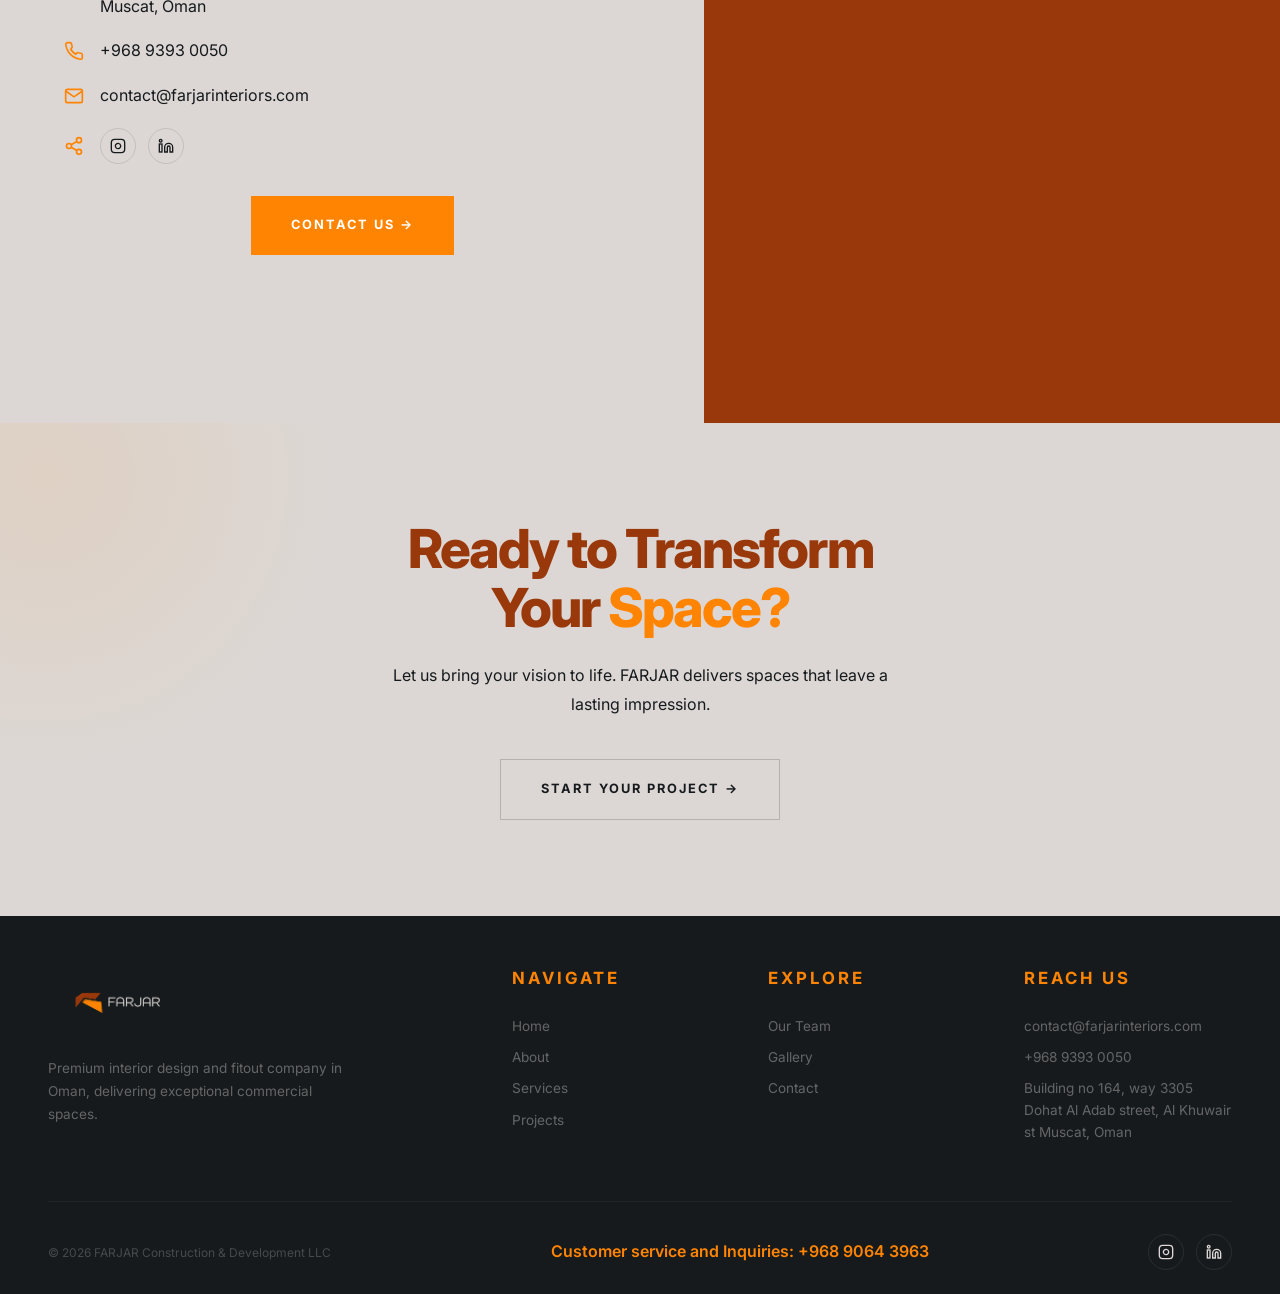
==== commit 4adf5892: "Update homepage and team page with new member assets. Add Akhilesh Rajendran Sheeja and Amal Krishna" ====
--- a/index.html
+++ b/index.html
@@ -334,6 +334,26 @@
         </div>
         <div class="f-team-member">
           <div class="f-team-member-bg">
+            <img class="f-team-member-photo" src="assets/images/team members/Akhilesh Rajendran Sheeja.jpeg" alt="Akhilesh Rajendran Sheeja" loading="lazy">
+            <svg viewBox="0 0 24 24" fill="none" stroke="var(--orange)" stroke-width="1"><path d="M20 21v-2a4 4 0 0 0-4-4H8a4 4 0 0 0-4 4v2"/><circle cx="12" cy="7" r="4"/></svg>
+          </div>
+          <div class="f-team-member-bio">
+            <h3 class="f-team-member-name">Akhilesh Rajendran Sheeja</h3>
+            <p class="f-team-member-role"> Accountant</p>
+          </div>
+        </div>
+        <div class="f-team-member">
+          <div class="f-team-member-bg">
+            <img class="f-team-member-photo" src="assets/images/team members/Amal Krishnan.jpeg" alt="Amal Krishnan" loading="lazy">
+            <svg viewBox="0 0 24 24" fill="none" stroke="var(--orange)" stroke-width="1"><path d="M20 21v-2a4 4 0 0 0-4-4H8a4 4 0 0 0-4 4v2"/><circle cx="12" cy="7" r="4"/></svg>
+          </div>
+          <div class="f-team-member-bio">
+            <h3 class="f-team-member-name">Amal Krishnan</h3>
+            <p class="f-team-member-role">Account Assistant</p>
+          </div>
+        </div>
+        <div class="f-team-member">
+          <div class="f-team-member-bg">
             <img class="f-team-member-photo" src="assets/images/team members/johnly.jpeg" alt="Johnly Daniel" loading="lazy">
             <svg viewBox="0 0 24 24" fill="none" stroke="var(--orange)" stroke-width="1"><path d="M20 21v-2a4 4 0 0 0-4-4H8a4 4 0 0 0-4 4v2"/><circle cx="12" cy="7" r="4"/></svg>
           </div>
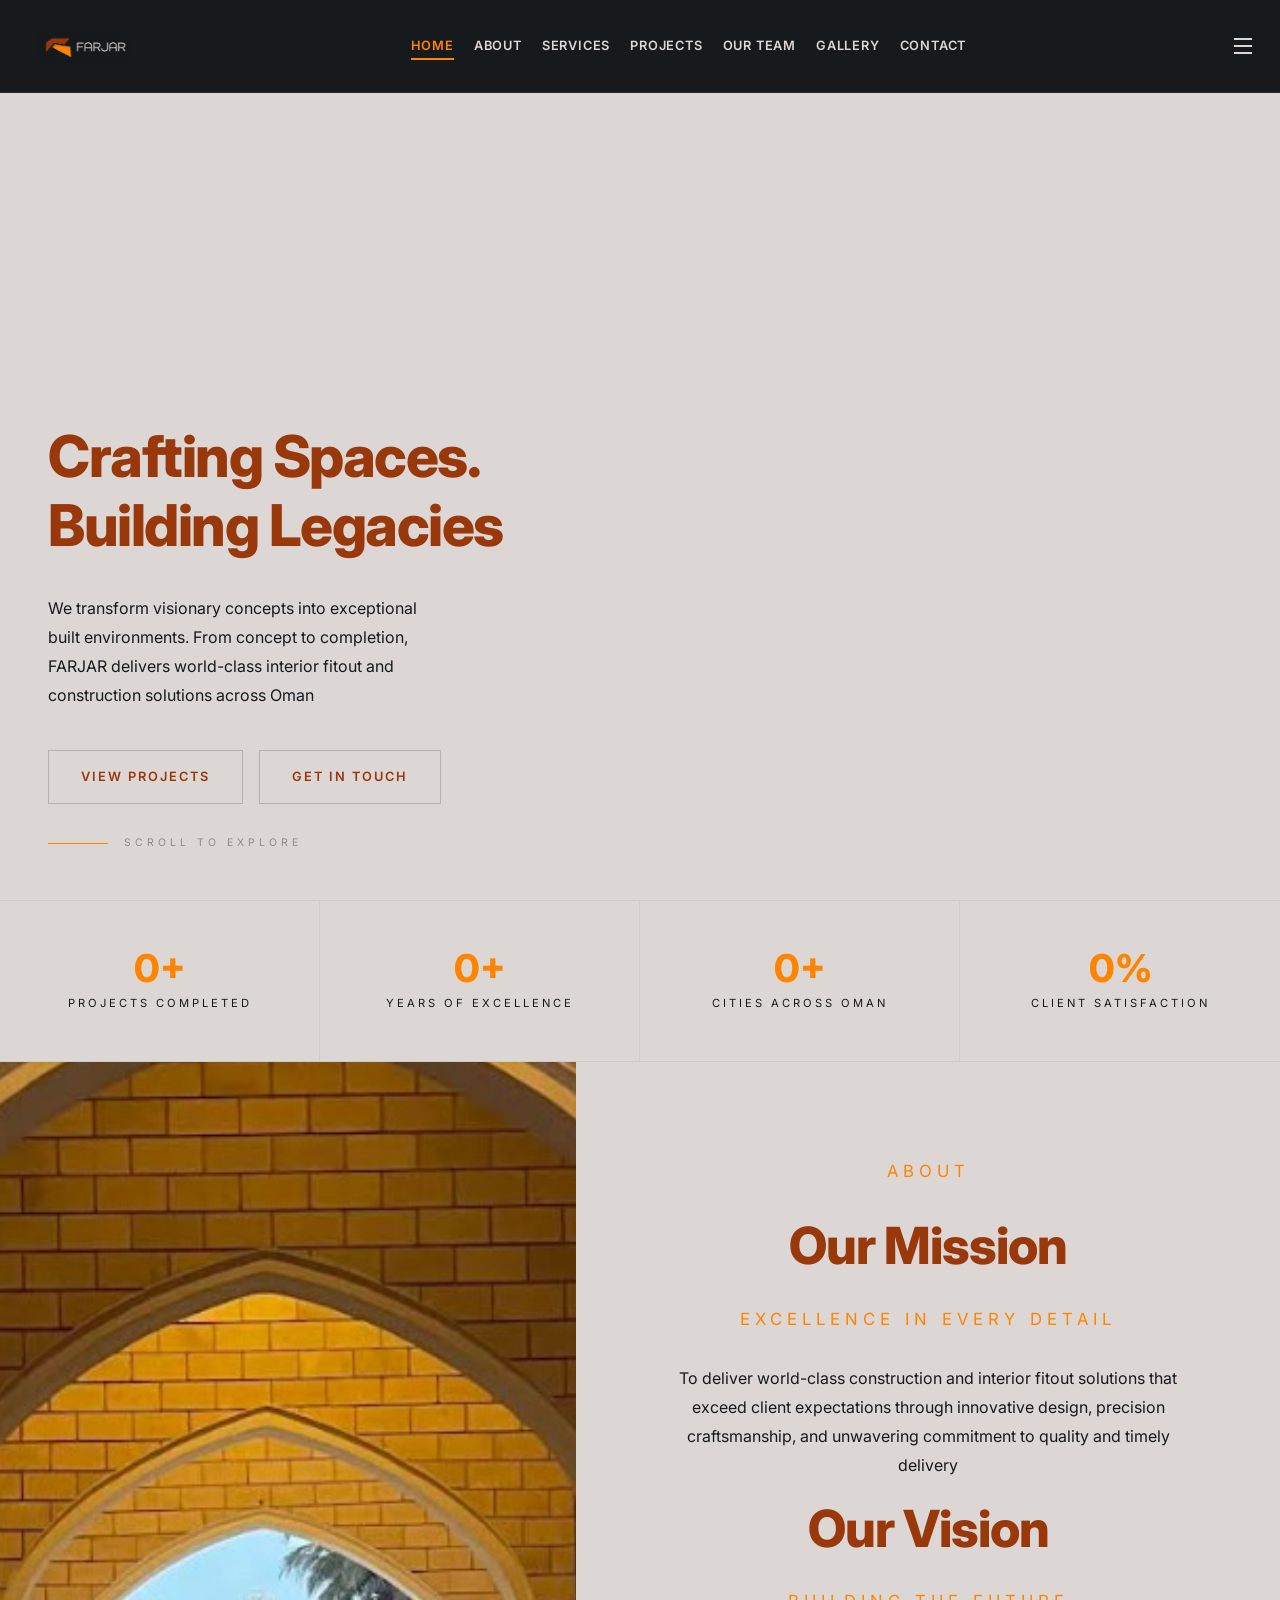
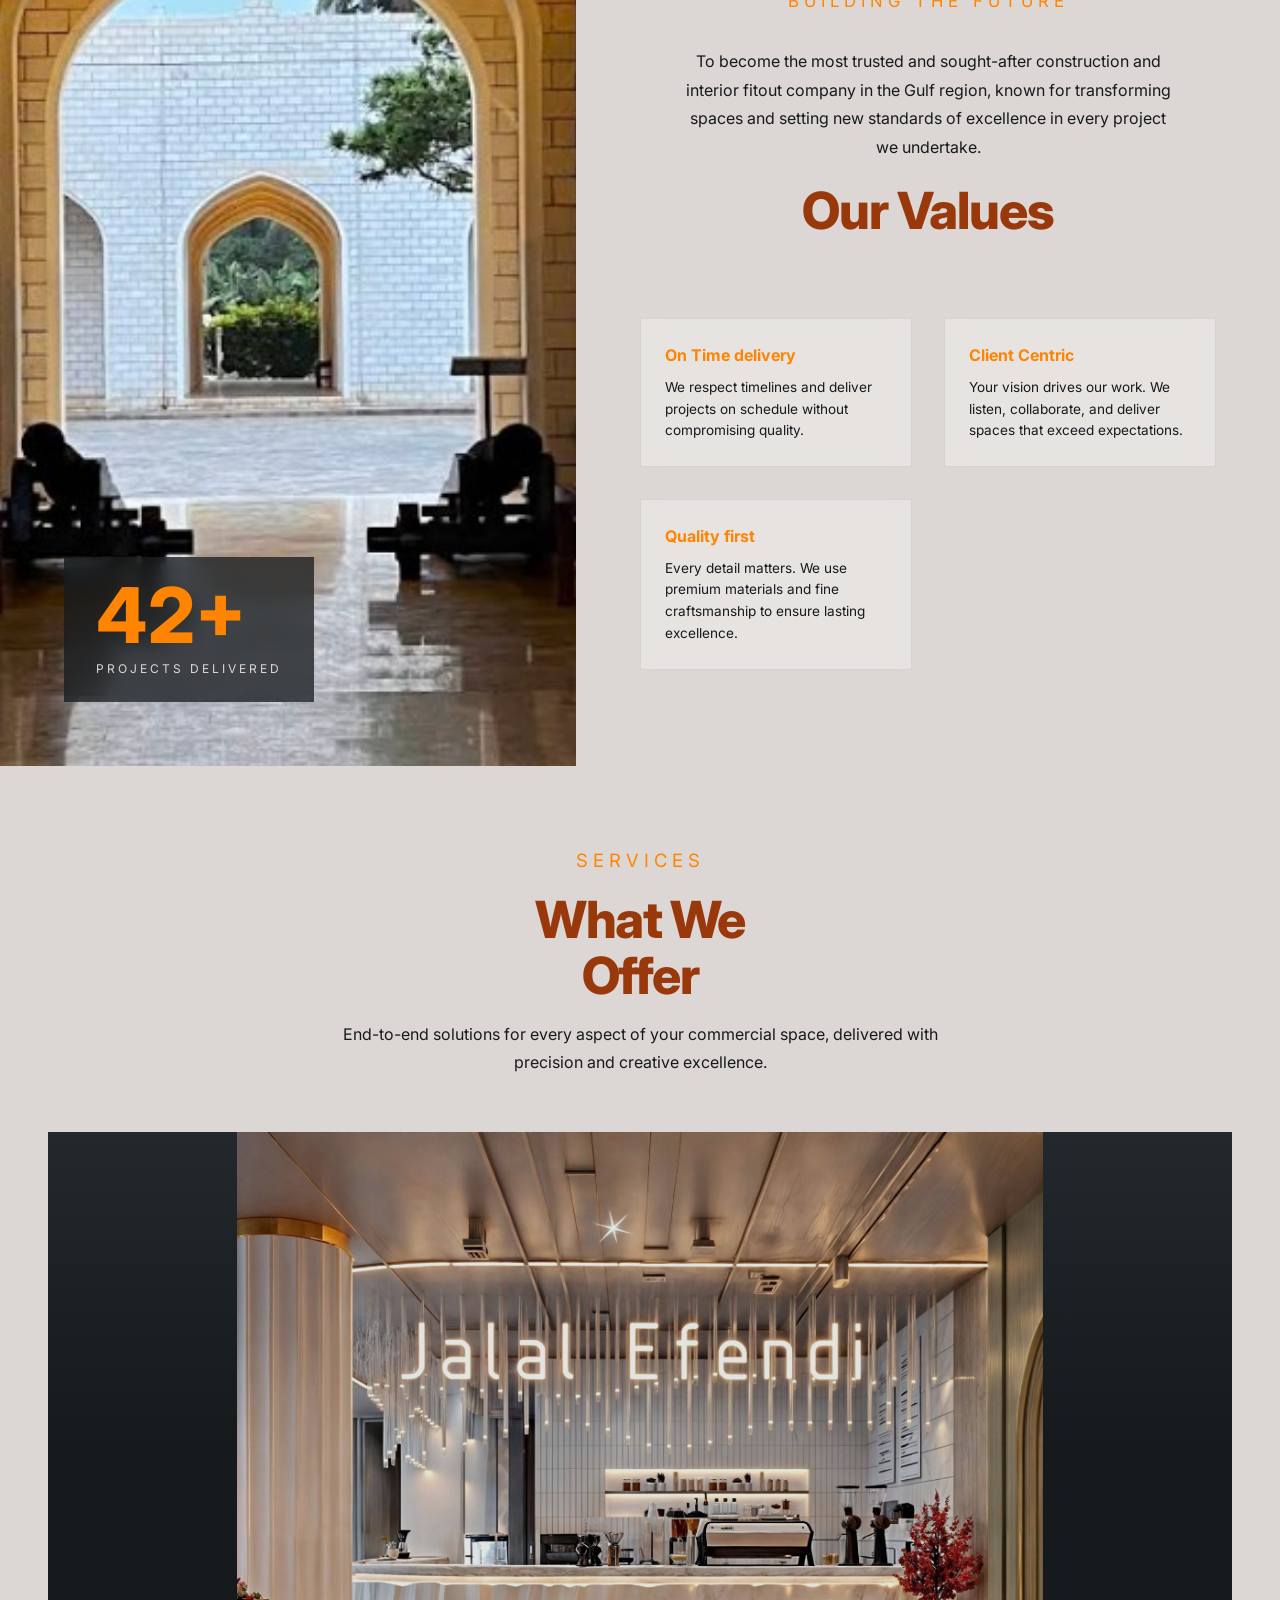
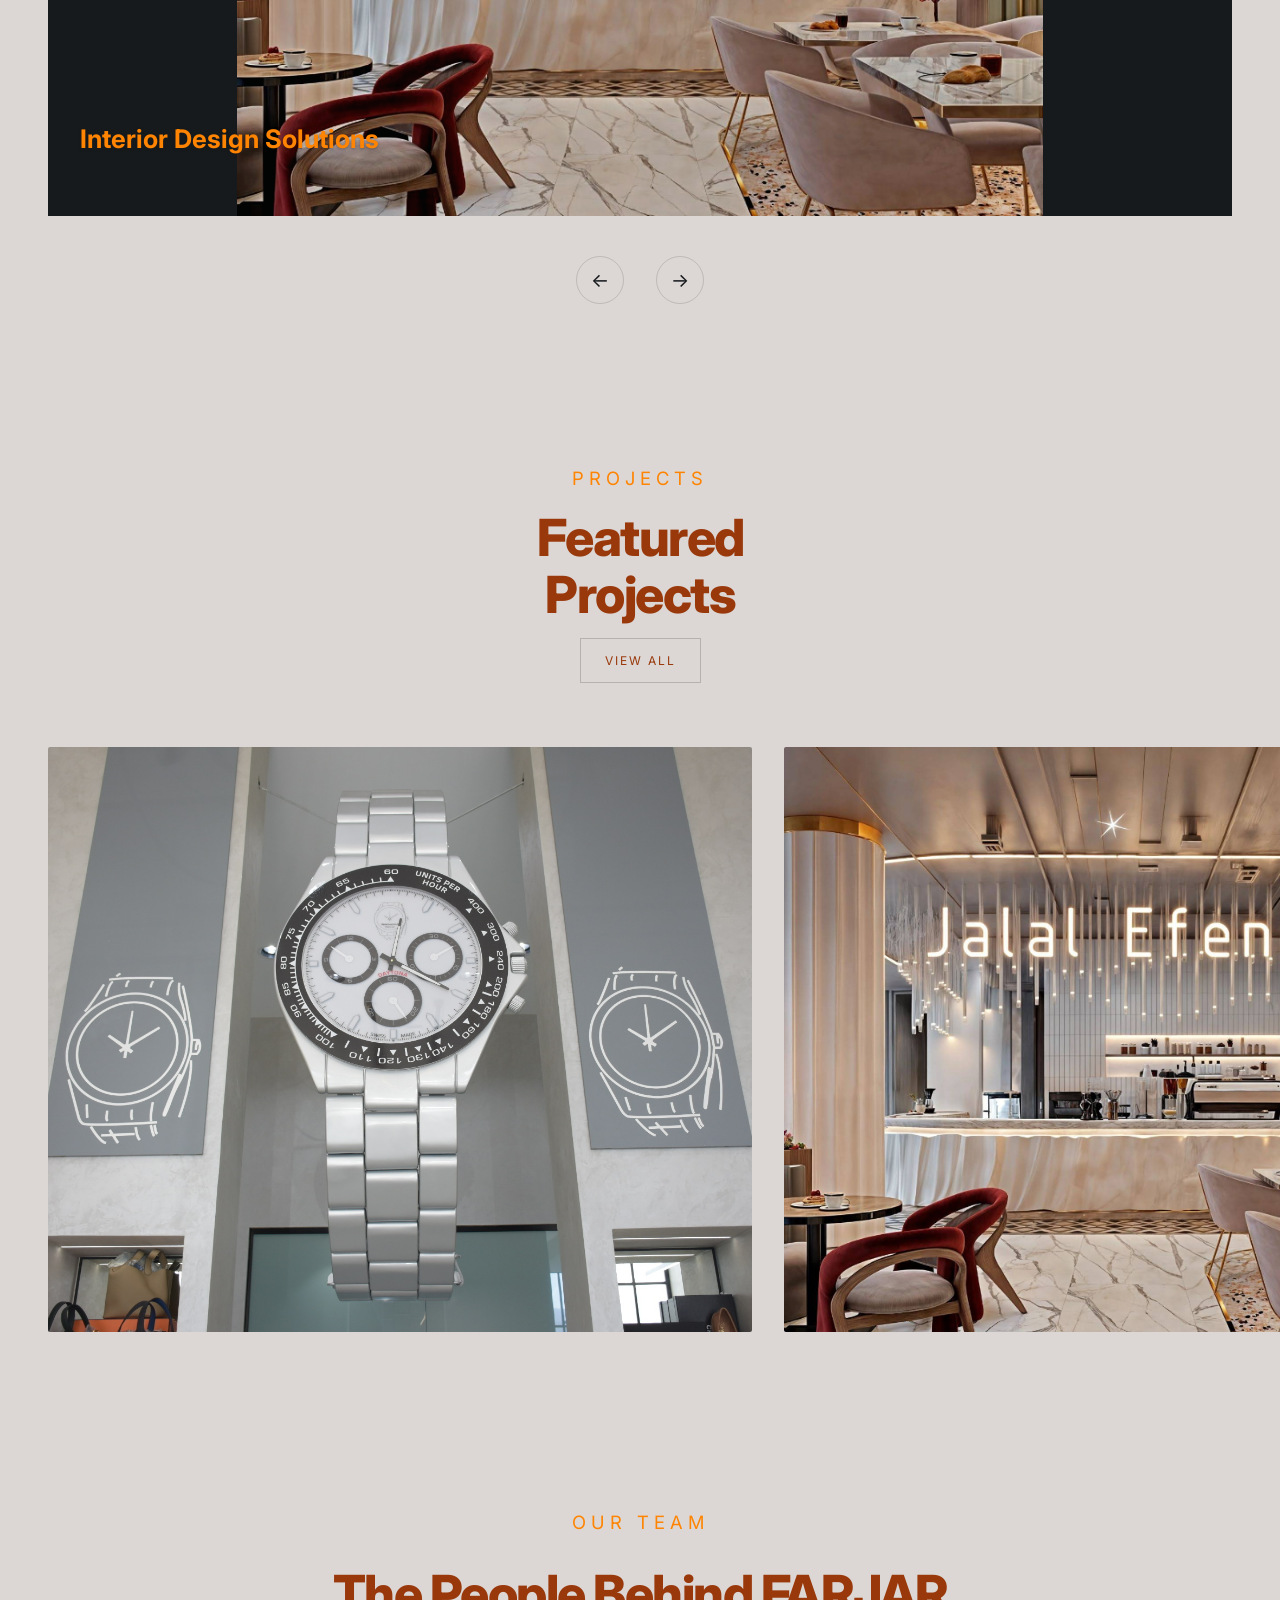
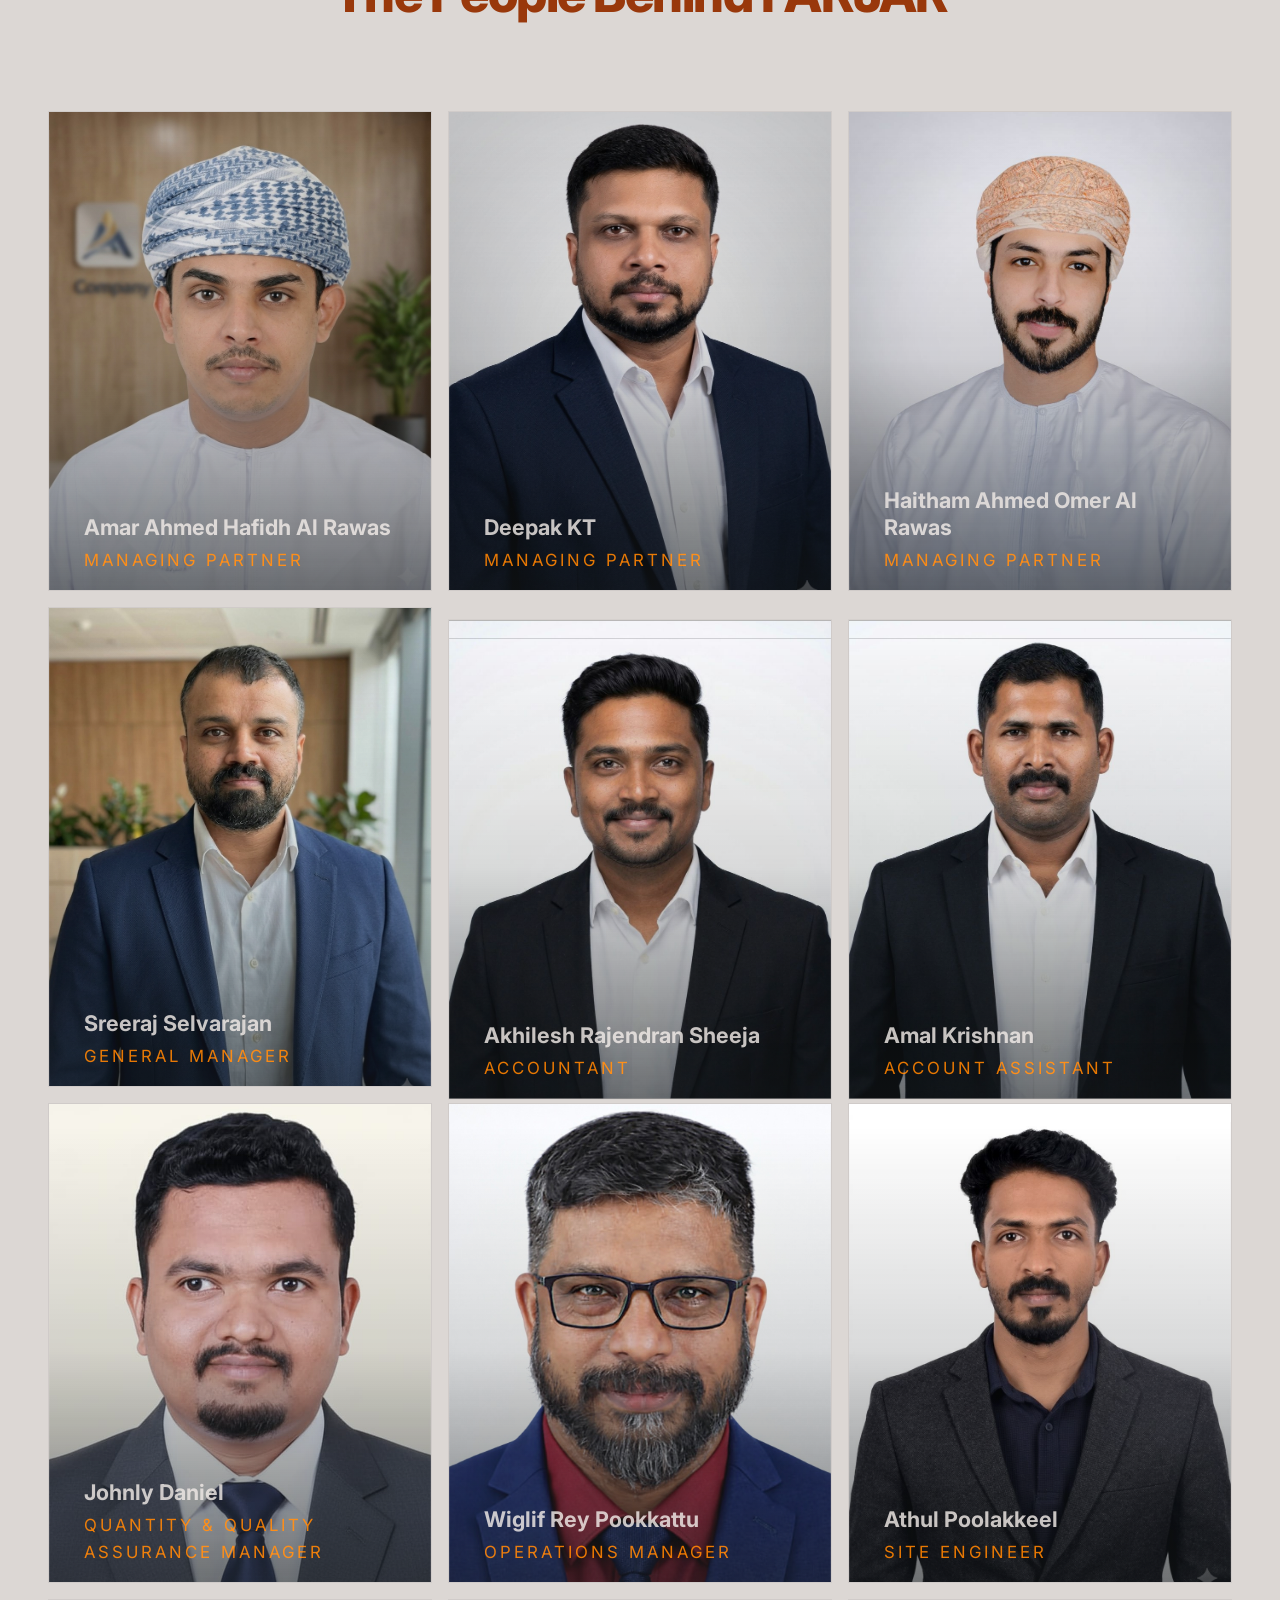
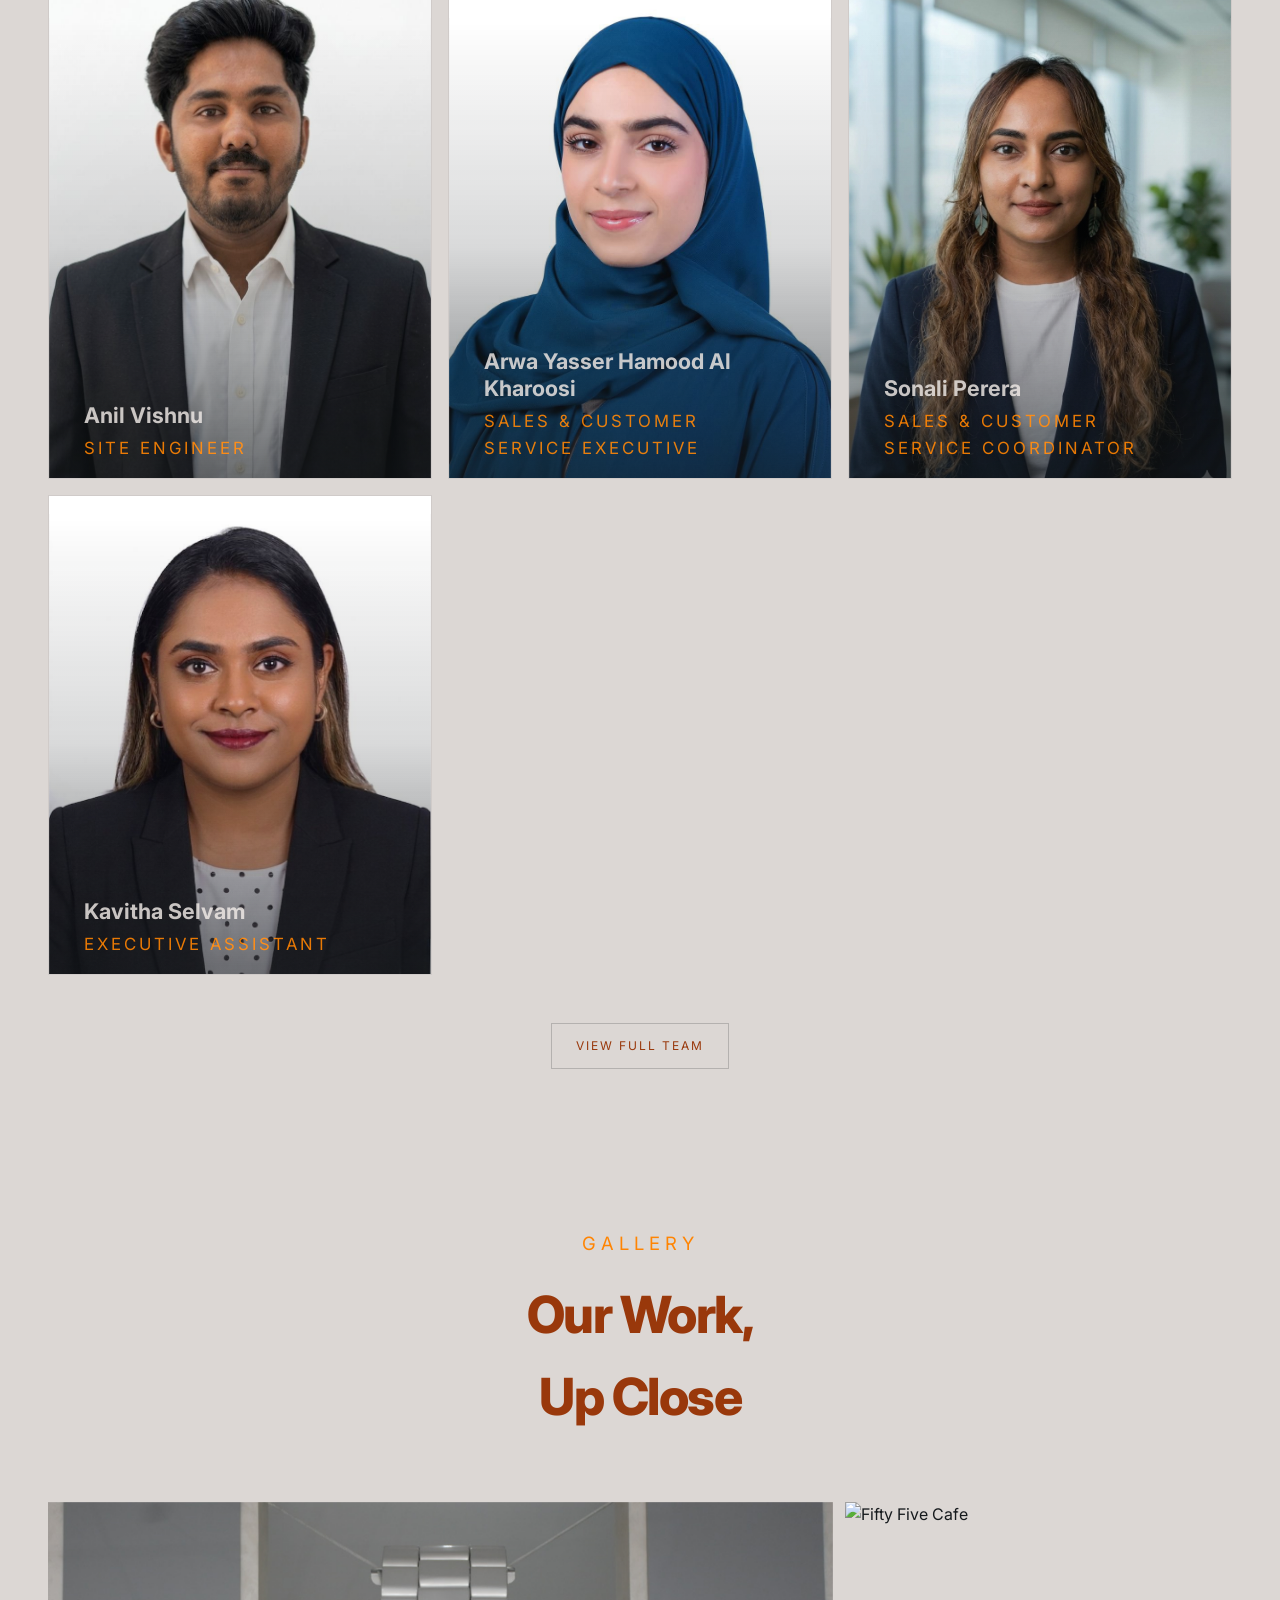
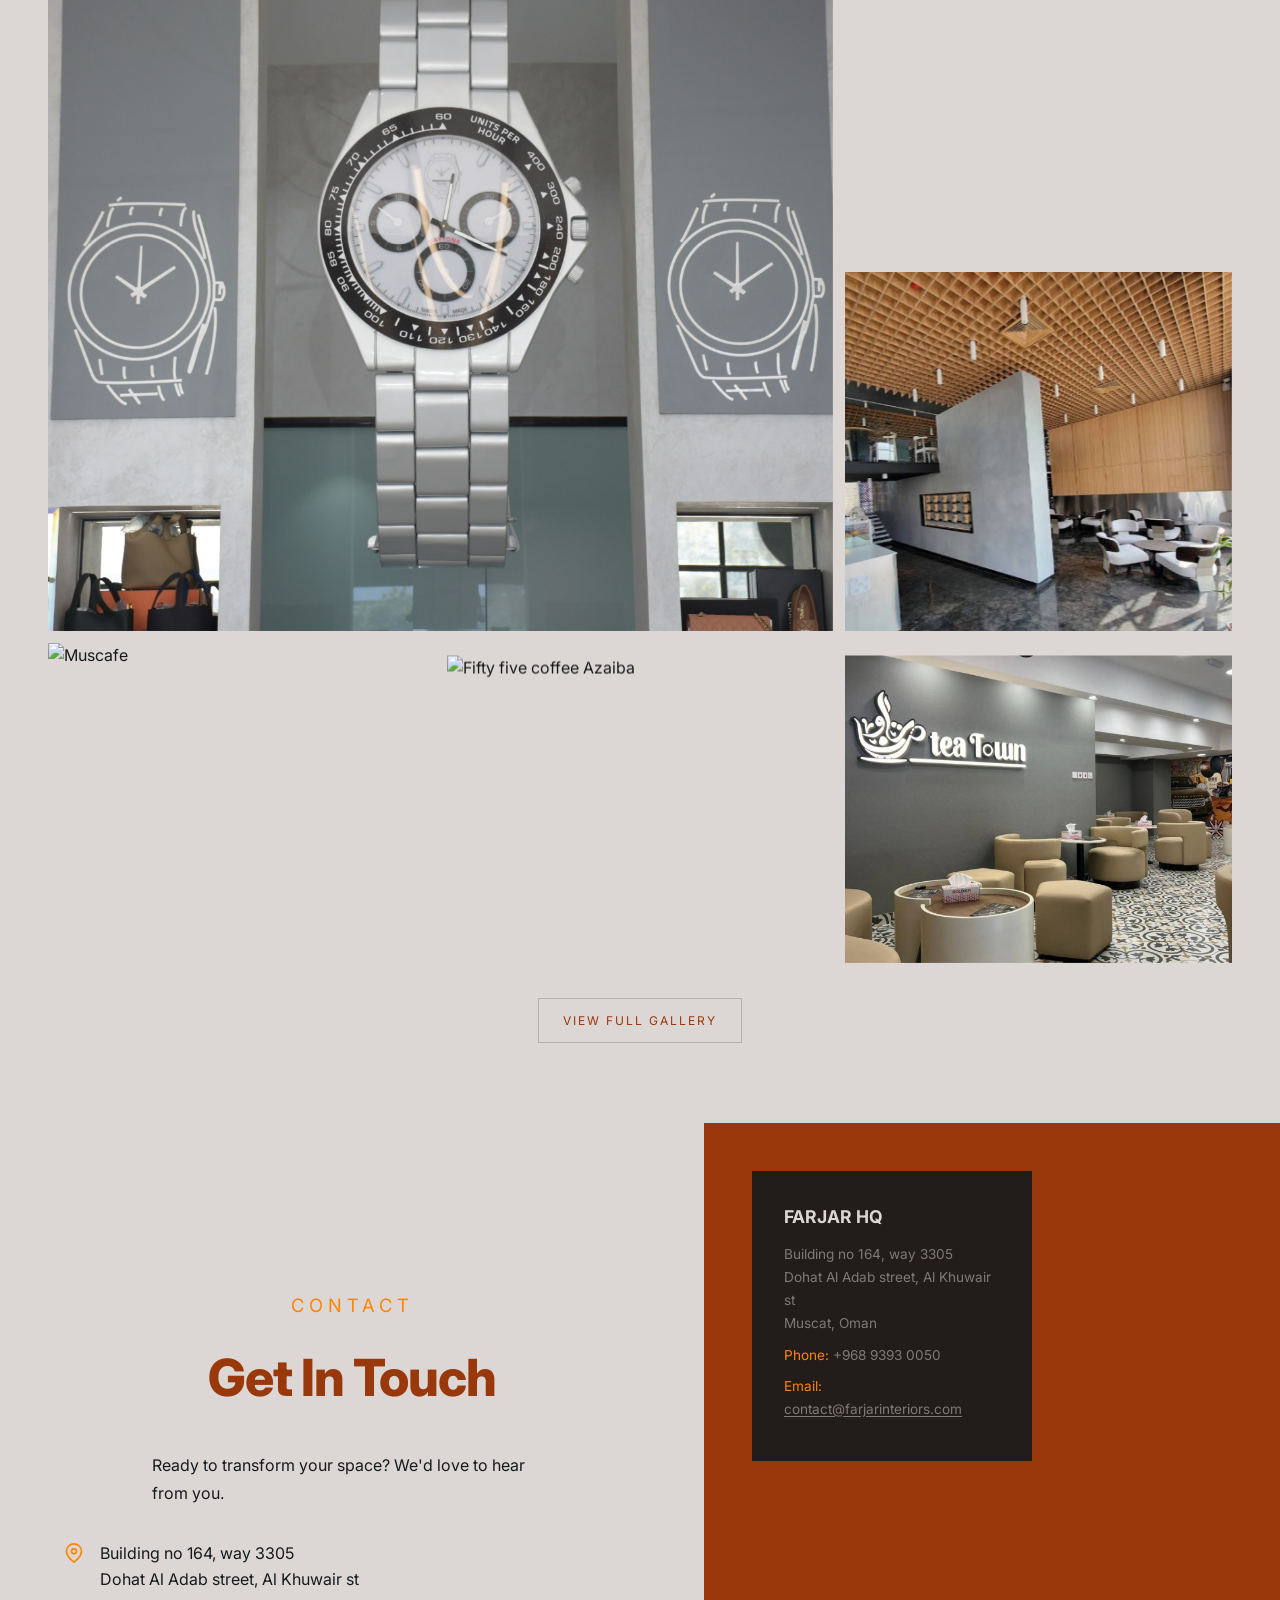
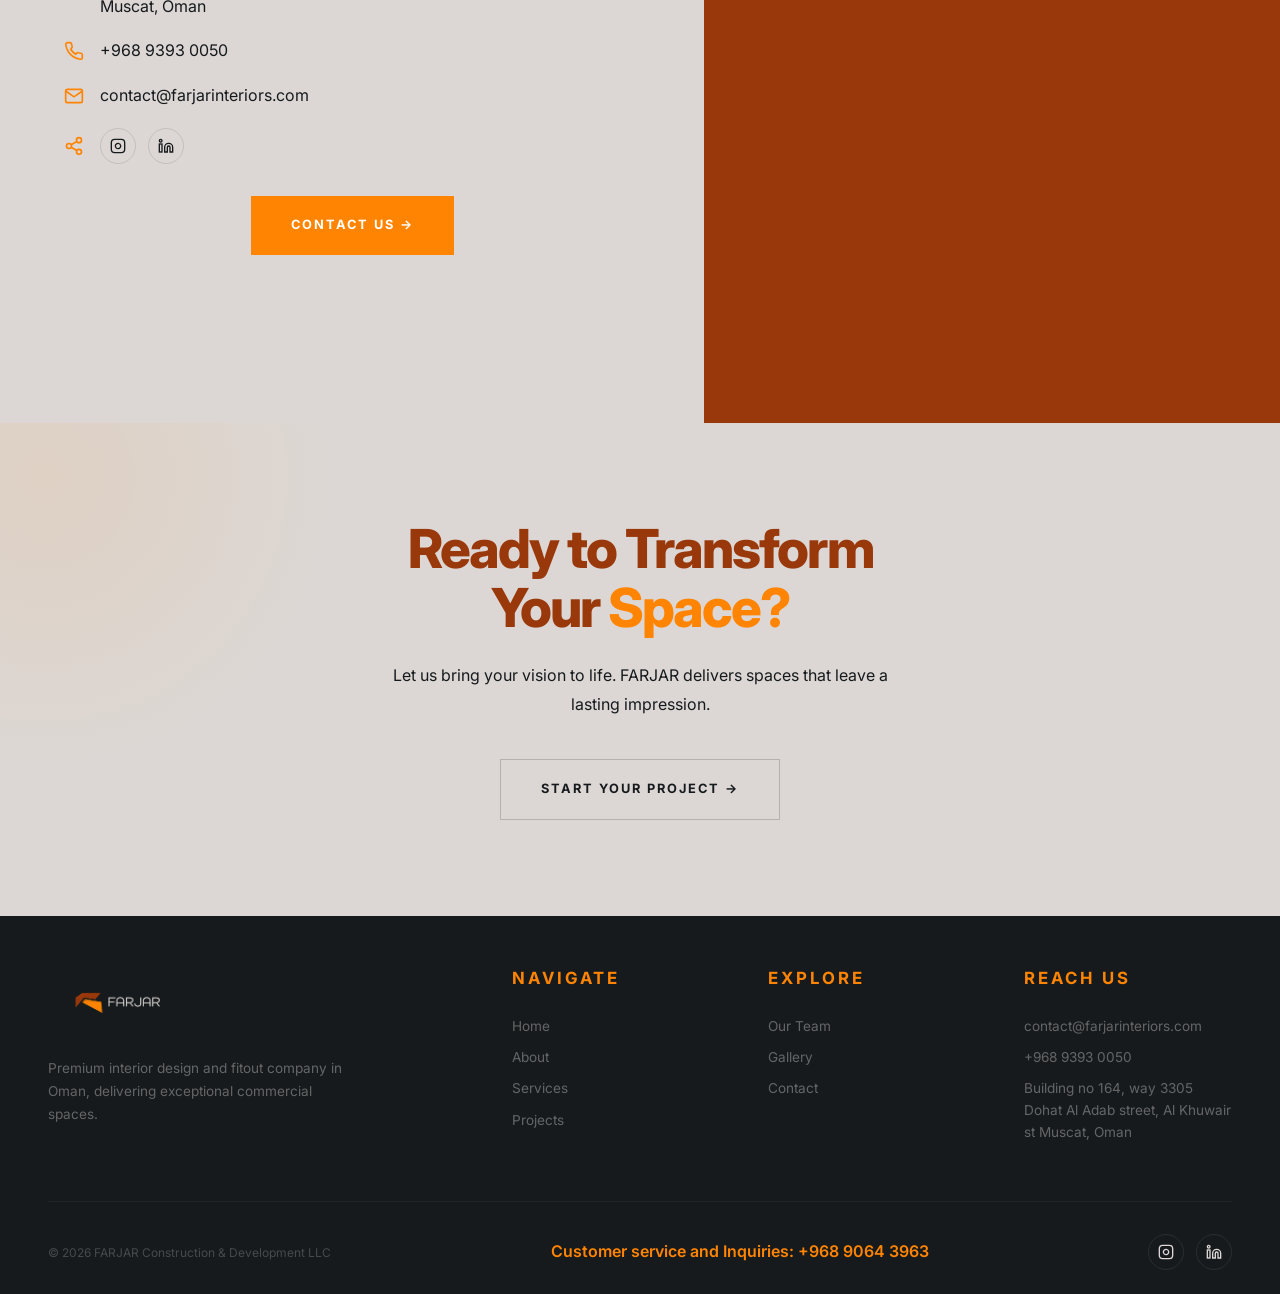
==== commit 4734d56d: "Hide Sashika Perukanda from homepage and team page listings. Co-authored-by: Cursor <cursoragent@cur" ====
--- a/index.html
+++ b/index.html
@@ -322,7 +322,7 @@
             <p class="f-team-member-role">General Manager</p>
           </div>
         </div>
-        <div class="f-team-member">
+        <!-- <div class="f-team-member">
           <div class="f-team-member-bg">
             <img class="f-team-member-photo" src="assets/images/team members/sashika.jpeg" alt="Sashika Perukanda" loading="lazy">
             <svg viewBox="0 0 24 24" fill="none" stroke="var(--orange)" stroke-width="1"><path d="M20 21v-2a4 4 0 0 0-4-4H8a4 4 0 0 0-4 4v2"/><circle cx="12" cy="7" r="4"/></svg>
@@ -331,7 +331,7 @@
             <h3 class="f-team-member-name">Sashika Perukanda</h3>
             <p class="f-team-member-role">HR Assistant</p>
           </div>
-        </div>
+        </div> -->
         <div class="f-team-member">
           <div class="f-team-member-bg">
             <img class="f-team-member-photo" src="assets/images/team members/Akhilesh Rajendran Sheeja.jpeg" alt="Akhilesh Rajendran Sheeja" loading="lazy">
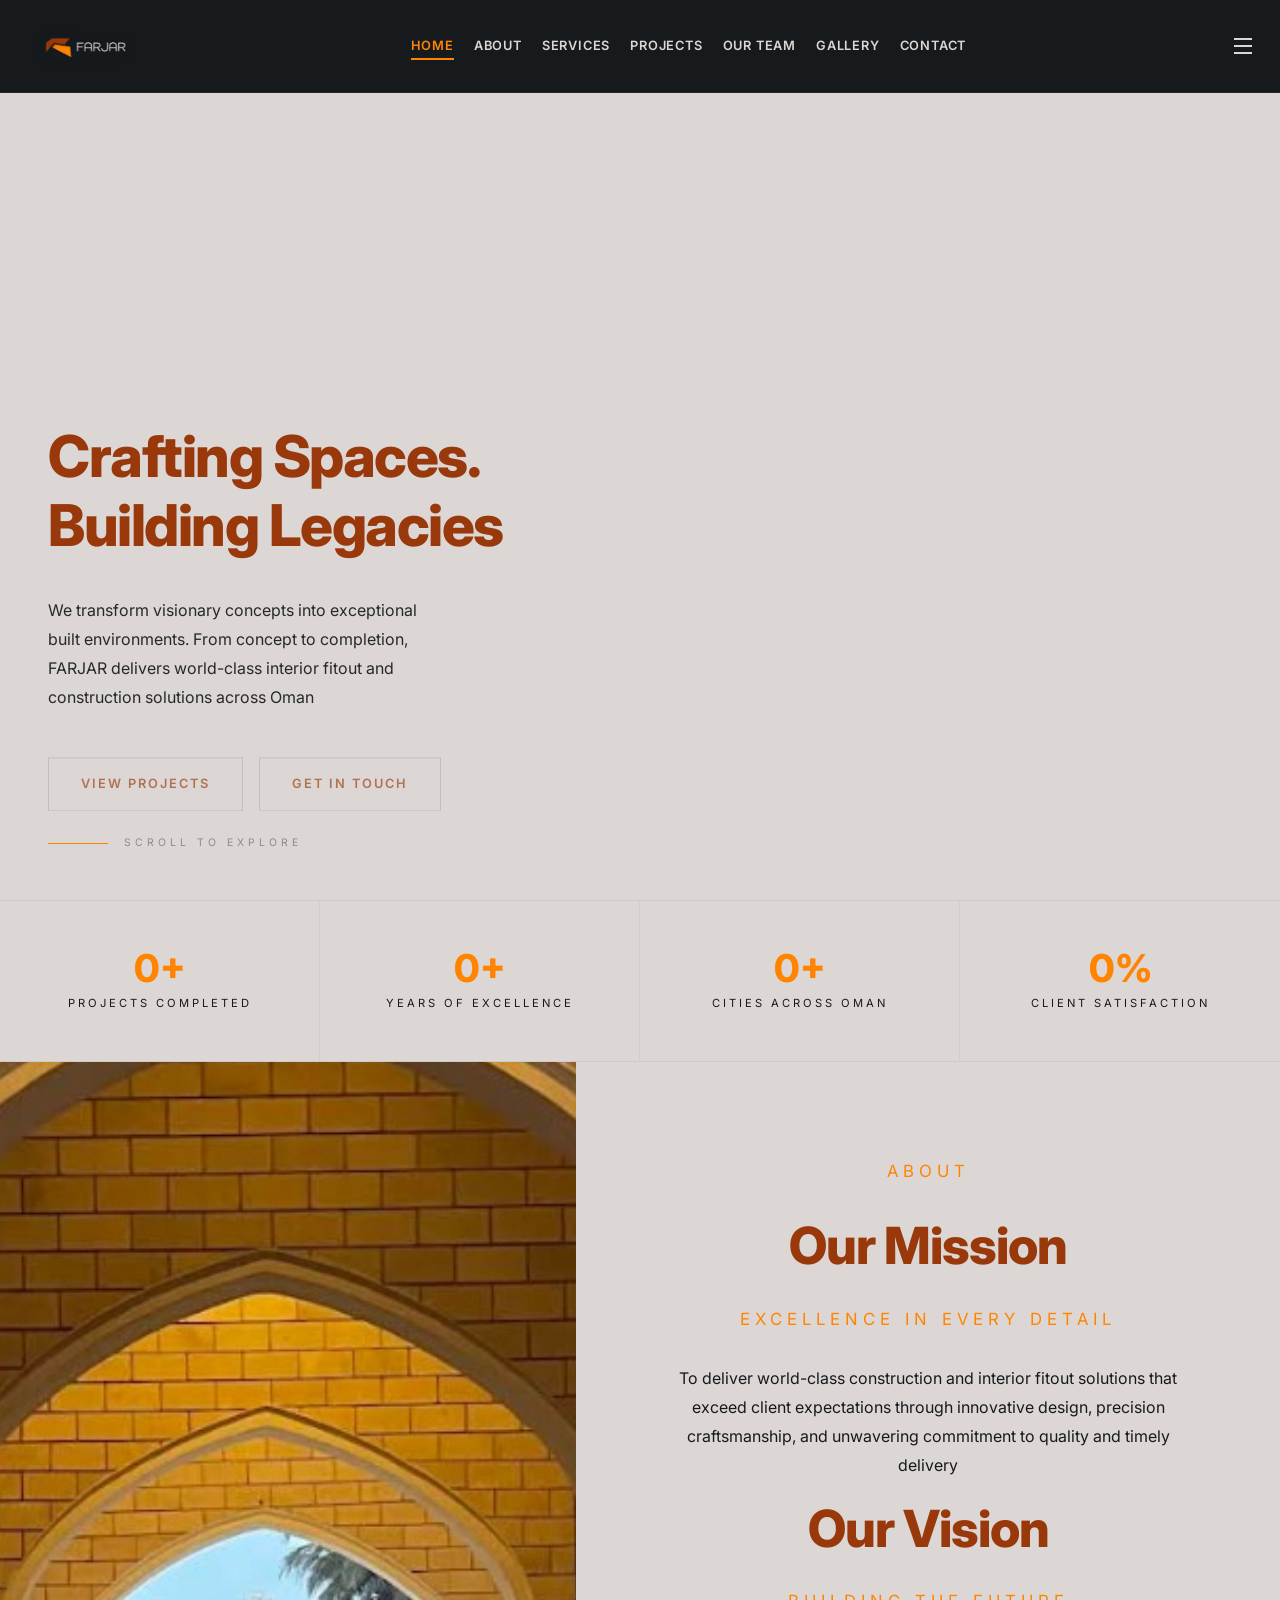
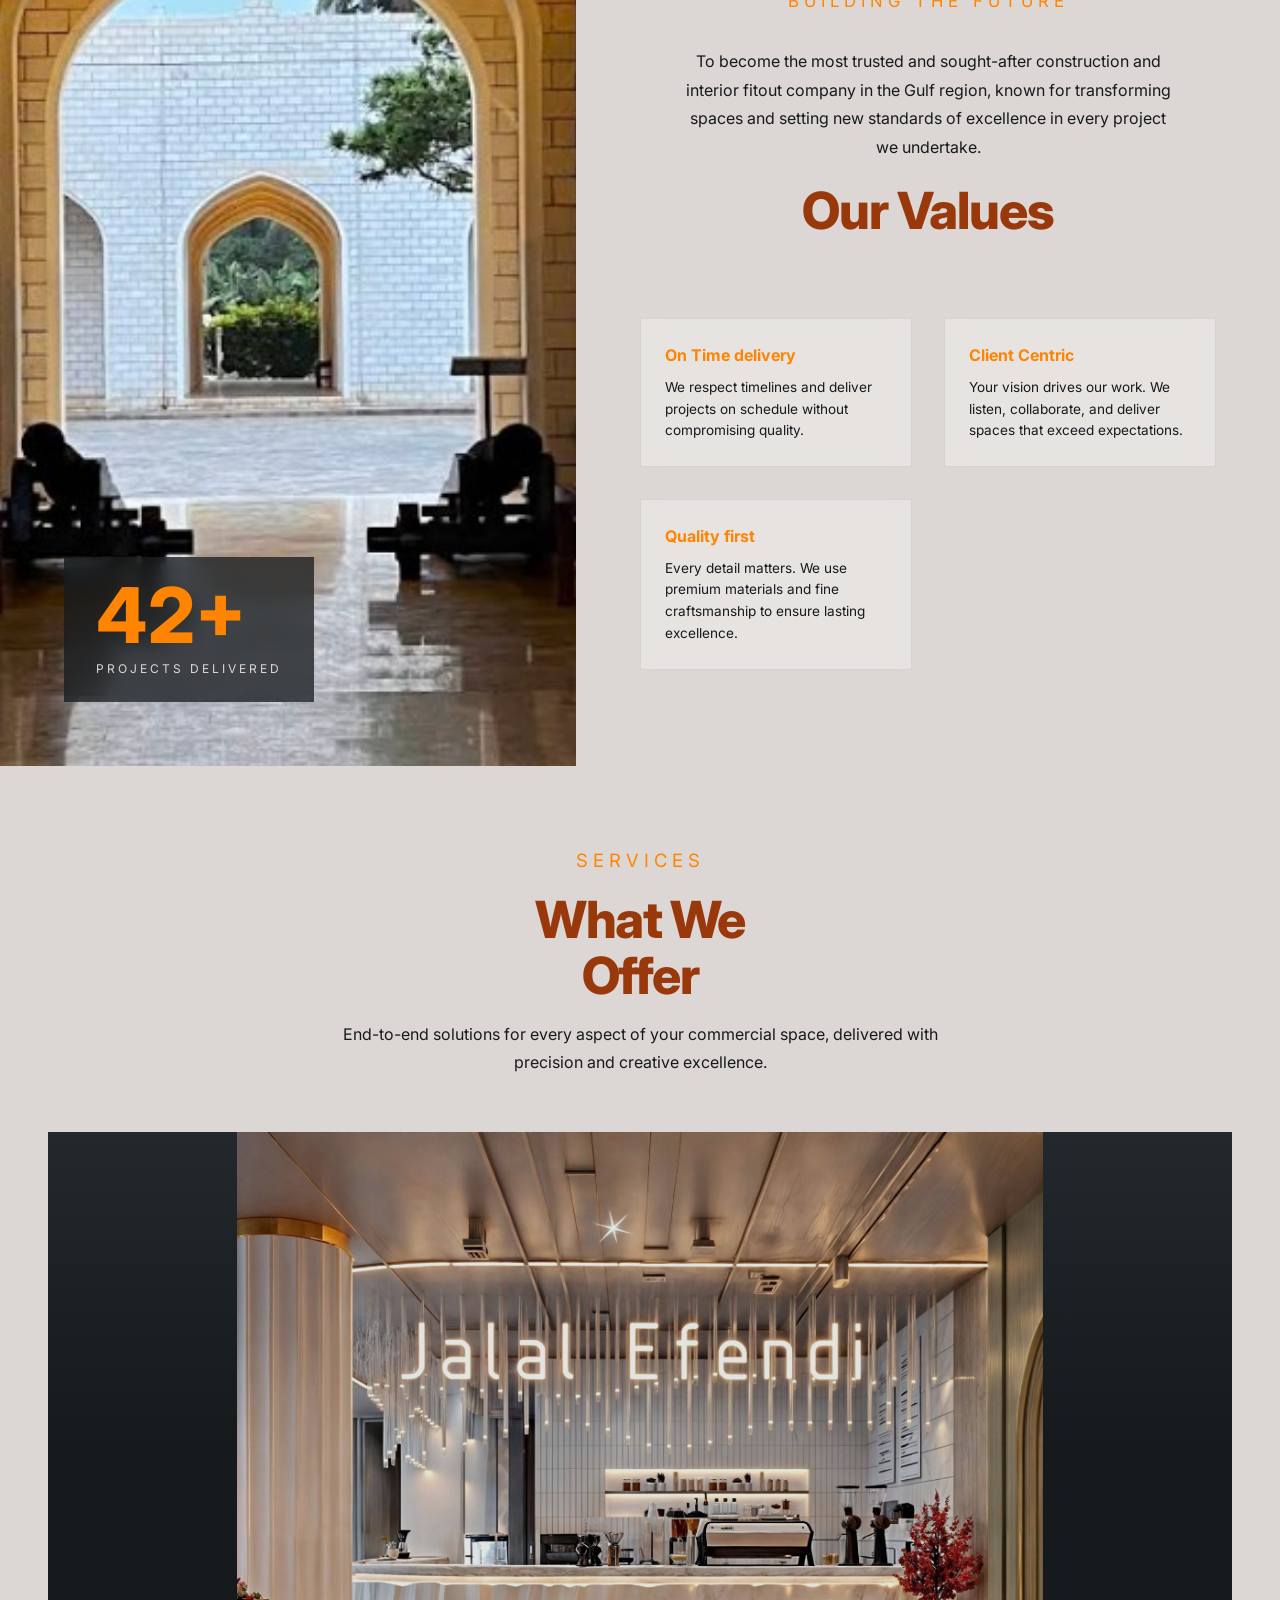
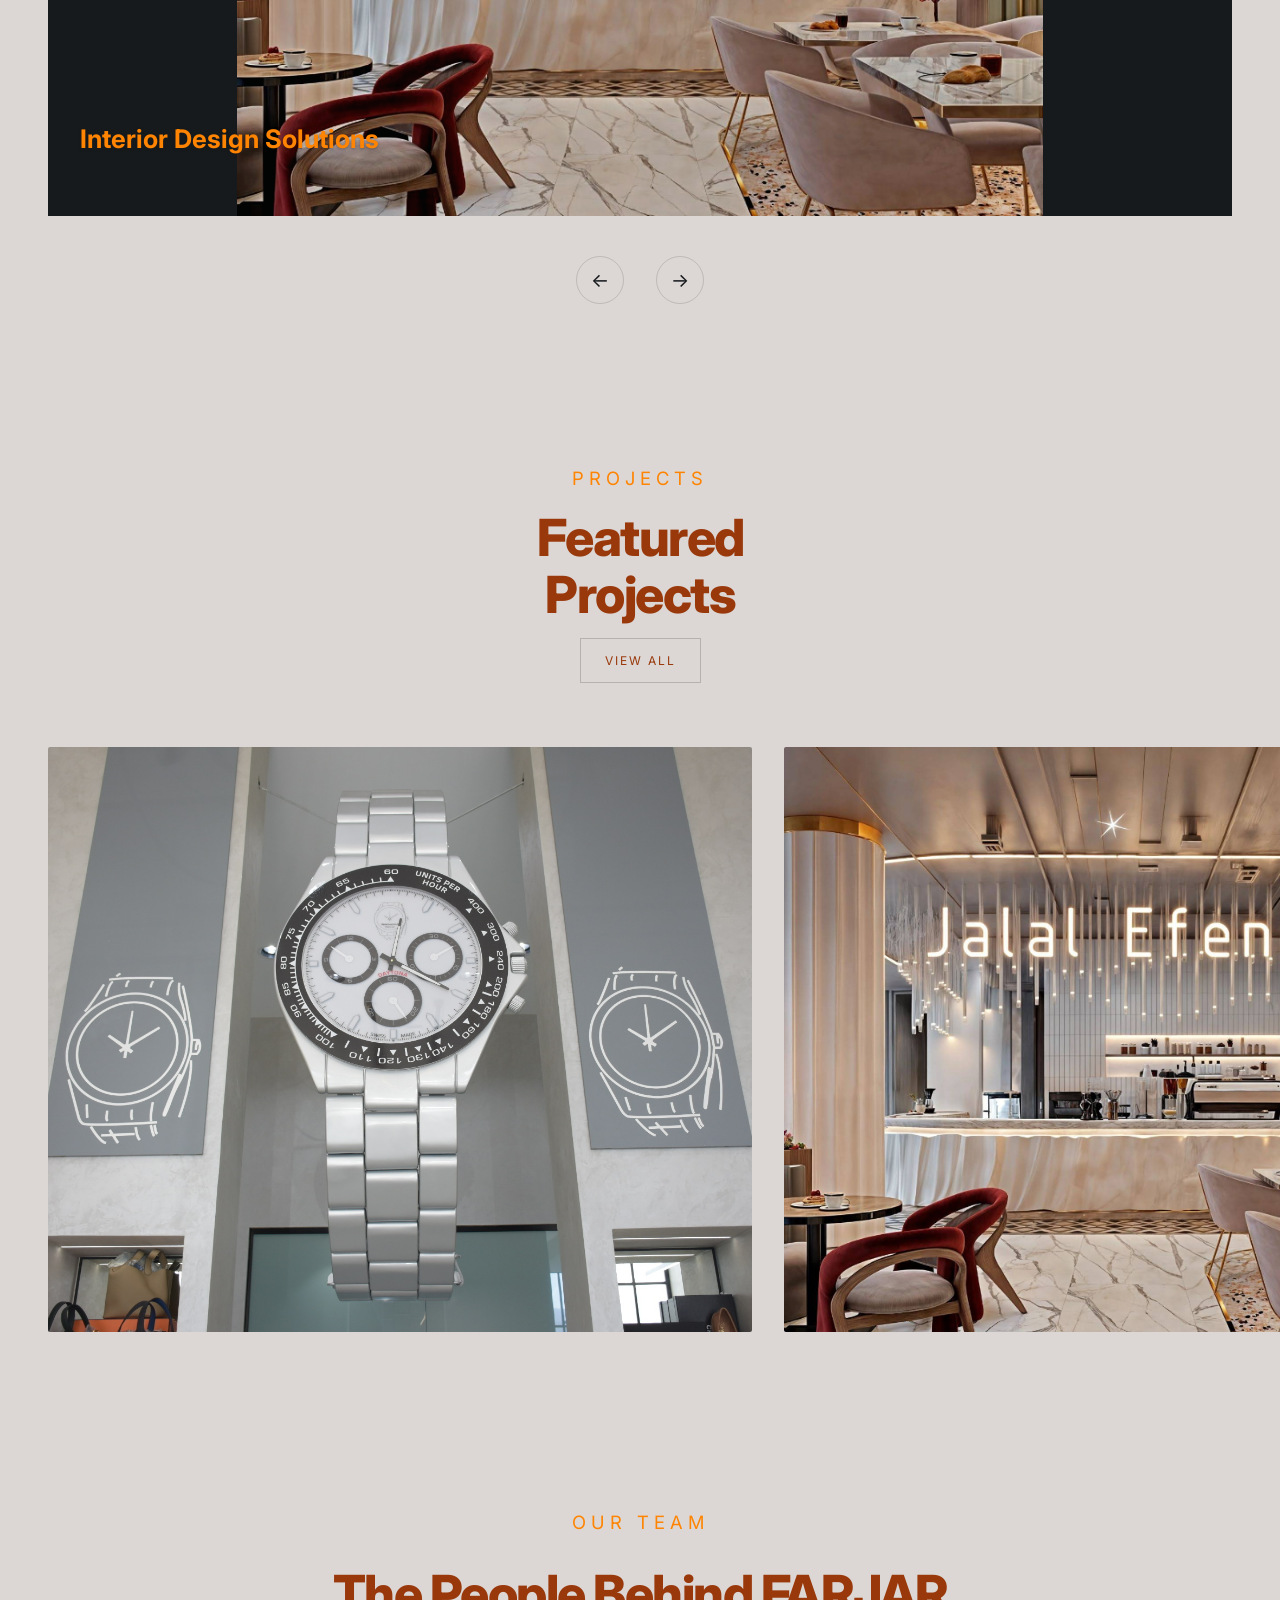
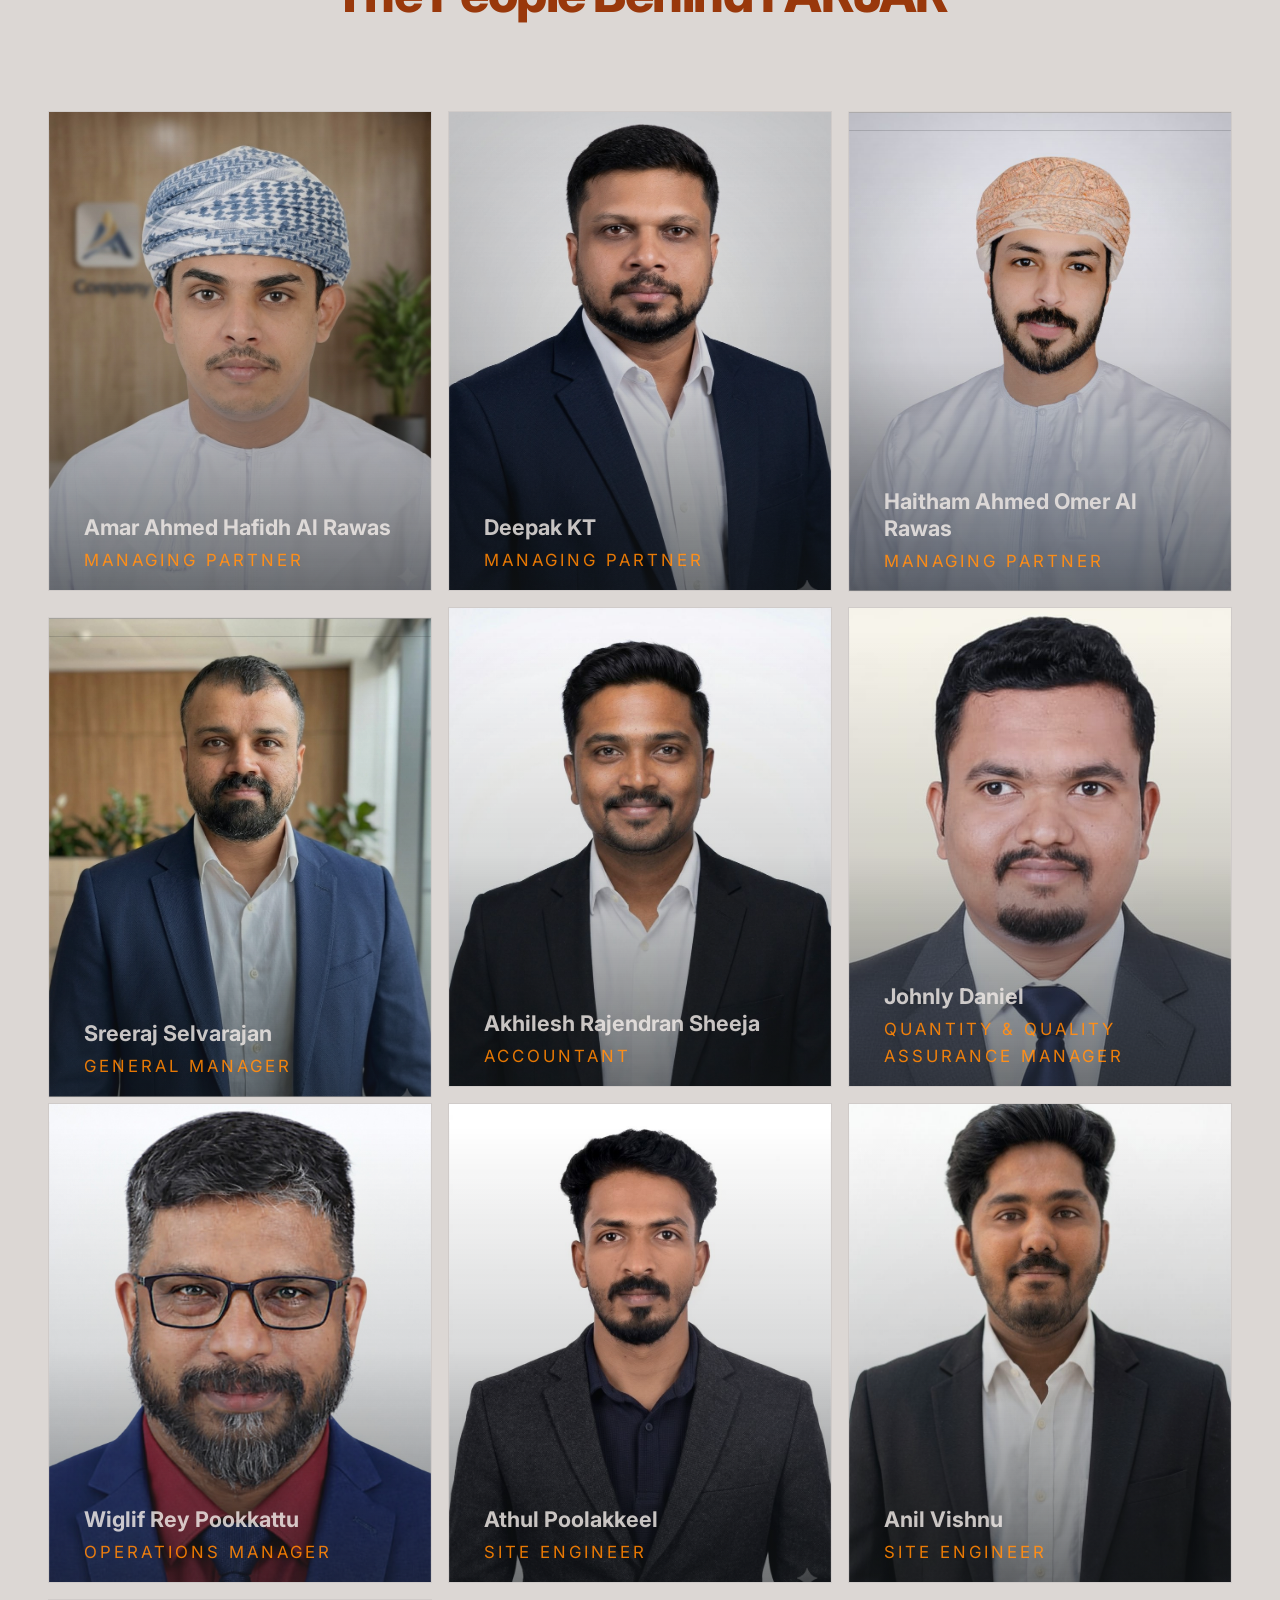
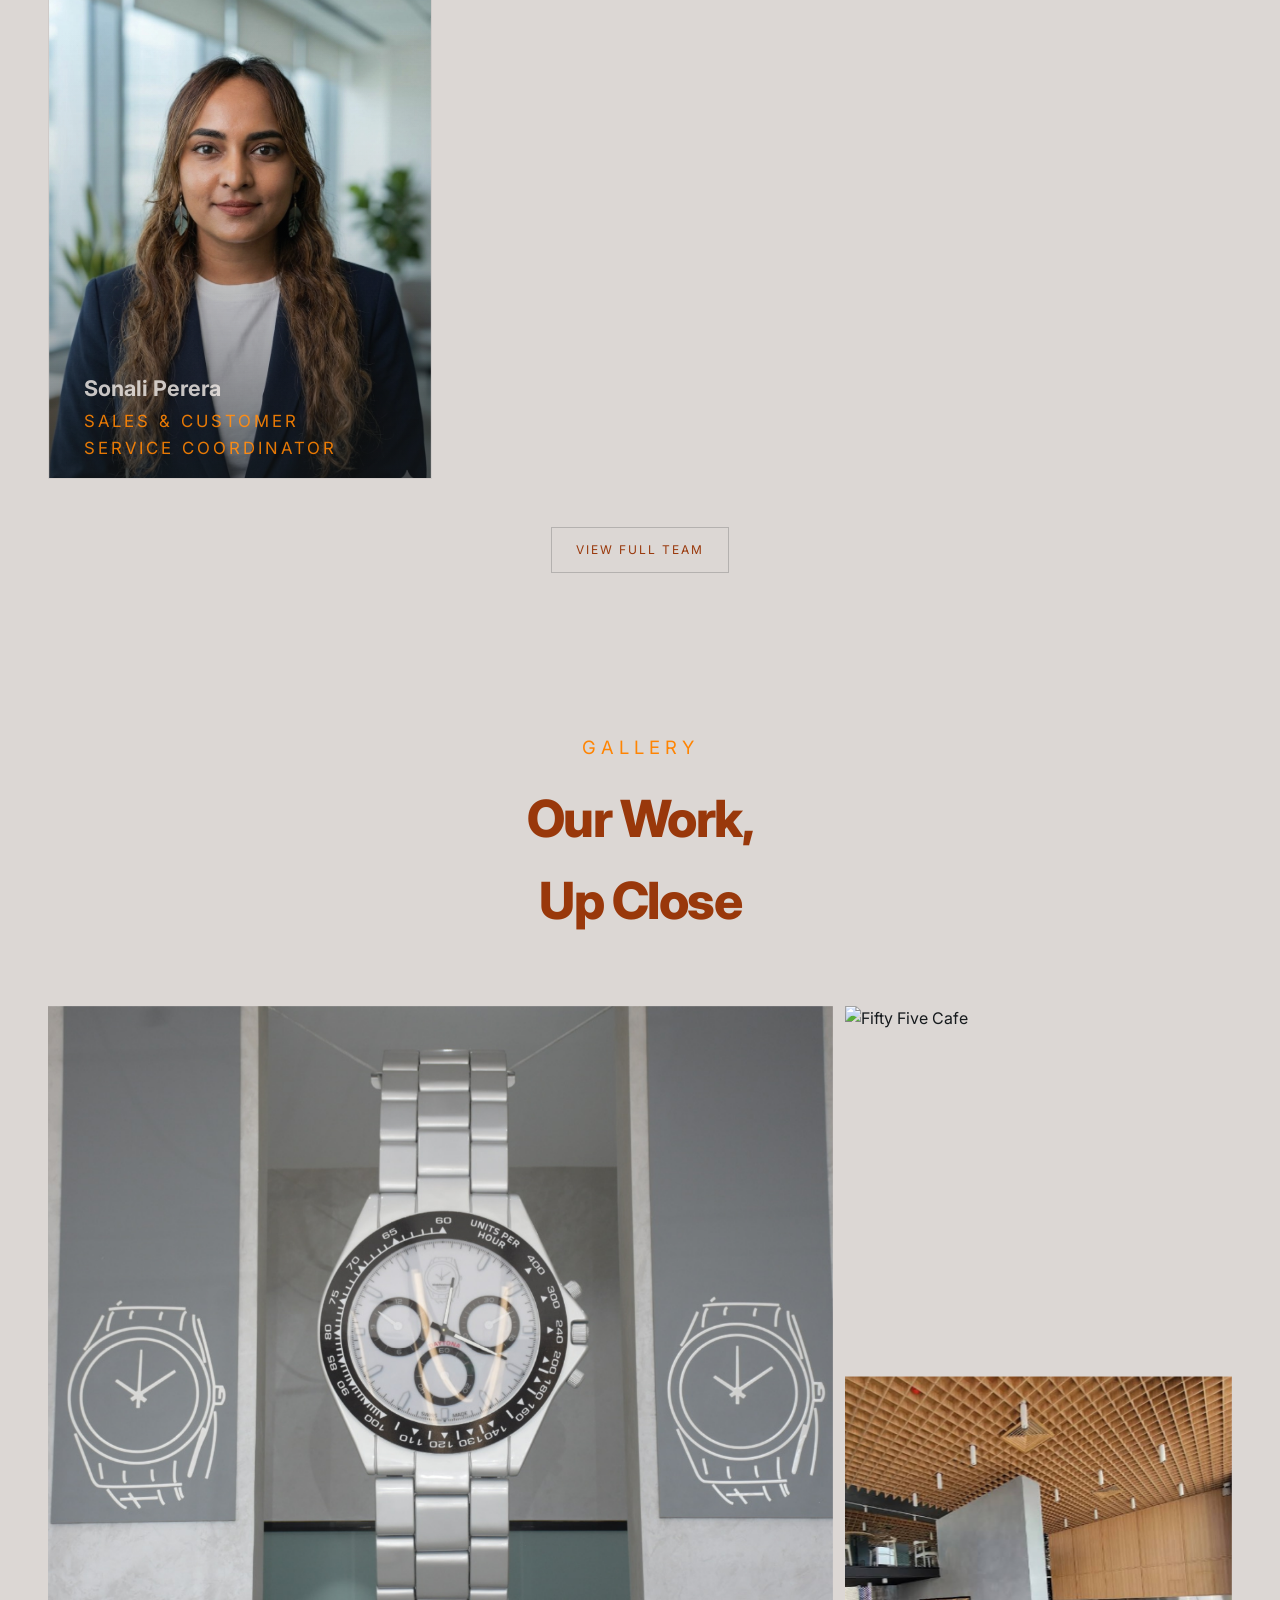
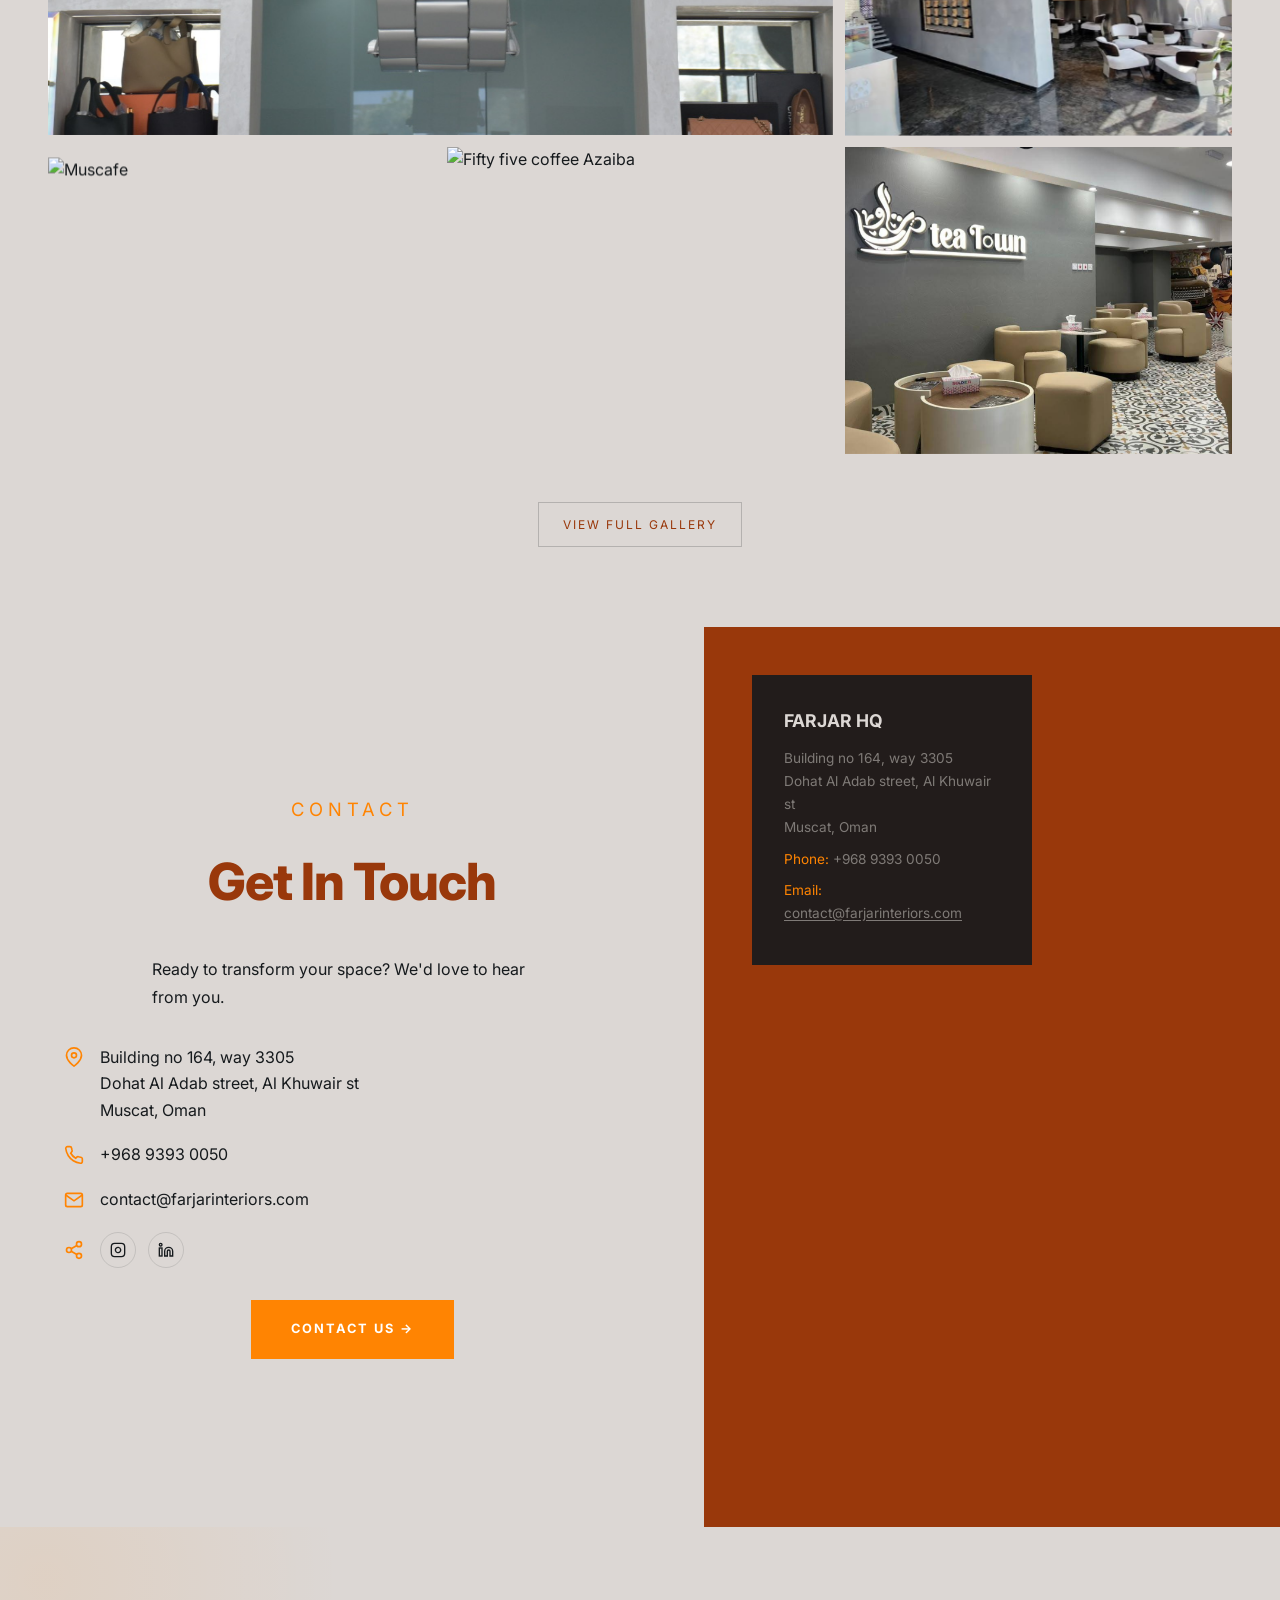
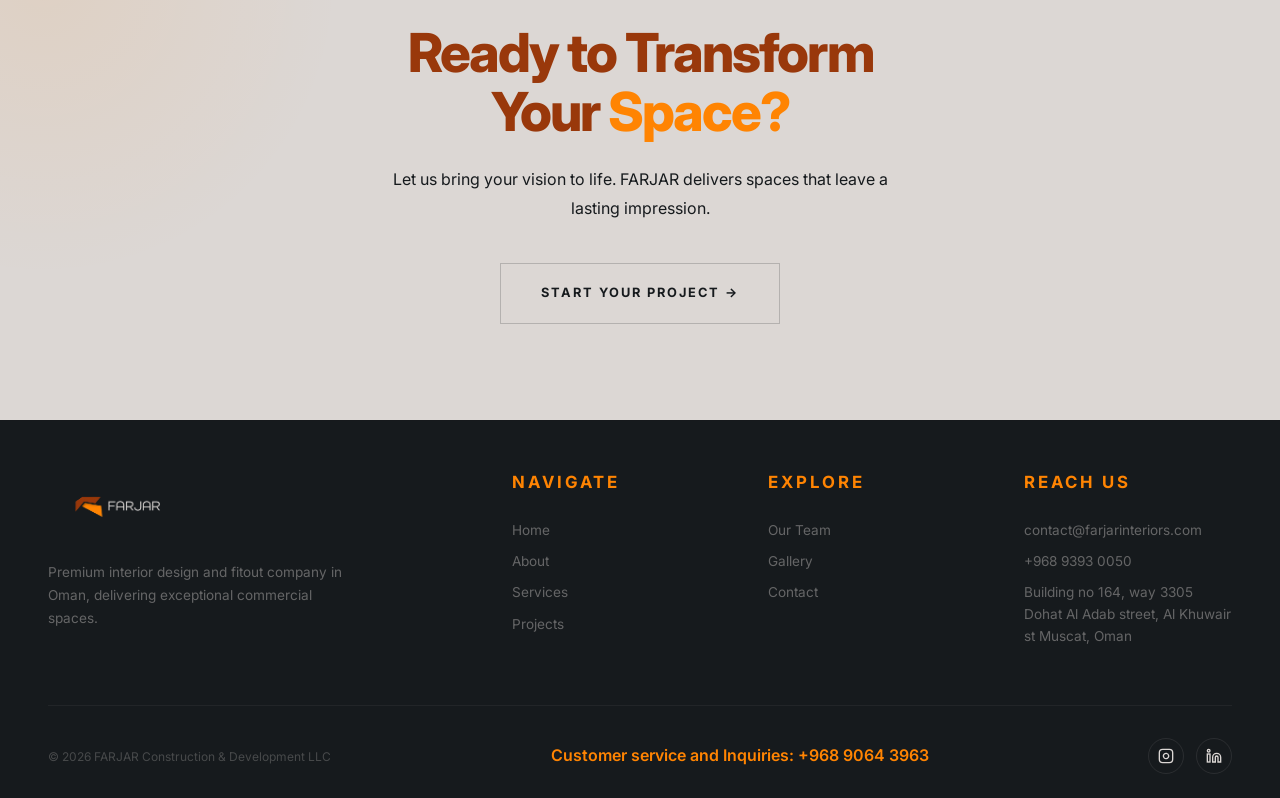
==== commit 448bd66b: "Update index.html" ====
--- a/index.html
+++ b/index.html
@@ -342,7 +342,7 @@
             <p class="f-team-member-role"> Accountant</p>
           </div>
         </div>
-        <div class="f-team-member">
+        <!-- <div class="f-team-member">
           <div class="f-team-member-bg">
             <img class="f-team-member-photo" src="assets/images/team members/Amal Krishnan.jpeg" alt="Amal Krishnan" loading="lazy">
             <svg viewBox="0 0 24 24" fill="none" stroke="var(--orange)" stroke-width="1"><path d="M20 21v-2a4 4 0 0 0-4-4H8a4 4 0 0 0-4 4v2"/><circle cx="12" cy="7" r="4"/></svg>
@@ -351,7 +351,7 @@
             <h3 class="f-team-member-name">Amal Krishnan</h3>
             <p class="f-team-member-role">Account Assistant</p>
           </div>
-        </div>
+        </div> -->
         <div class="f-team-member">
           <div class="f-team-member-bg">
             <img class="f-team-member-photo" src="assets/images/team members/johnly.jpeg" alt="Johnly Daniel" loading="lazy">
@@ -392,7 +392,7 @@
             <p class="f-team-member-role">Site Engineer </p>
           </div>
         </div>
-        <div class="f-team-member">
+        <!-- <div class="f-team-member">
           <div class="f-team-member-bg">
             <img class="f-team-member-photo" src="assets/images/team members/arwa.jpeg" alt="Arwa Yasser Hamood Al Kharoosi" loading="lazy">
             <svg viewBox="0 0 24 24" fill="none" stroke="var(--orange)" stroke-width="1"><path d="M20 21v-2a4 4 0 0 0-4-4H8a4 4 0 0 0-4 4v2"/><circle cx="12" cy="7" r="4"/></svg>
@@ -401,7 +401,7 @@
             <h3 class="f-team-member-name">Arwa Yasser Hamood Al Kharoosi</h3>
             <p class="f-team-member-role">Sales &amp; Customer Service Executive</p>
           </div>
-        </div>
+        </div> -->
         <div class="f-team-member">
           <div class="f-team-member-bg">
             <img class="f-team-member-photo" src="assets/images/team members/Sonali.jpeg" alt="Sonali Perera" loading="lazy">
@@ -412,7 +412,7 @@
             <p class="f-team-member-role">Sales &amp; Customer Service Coordinator</p>
           </div>
         </div>
-        <div class="f-team-member">
+        <!-- <div class="f-team-member">
           <div class="f-team-member-bg">
             <img class="f-team-member-photo" src="assets/images/team members/kavitha.jpeg" alt="Sonali Perera" loading="lazy">
             <svg viewBox="0 0 24 24" fill="none" stroke="var(--orange)" stroke-width="1"><path d="M20 21v-2a4 4 0 0 0-4-4H8a4 4 0 0 0-4 4v2"/><circle cx="12" cy="7" r="4"/></svg>
@@ -421,7 +421,7 @@
             <h3 class="f-team-member-name">Kavitha Selvam</h3>
             <p class="f-team-member-role">Executive Assistant</p>
           </div>
-        </div>
+        </div> -->
     </div>
     <div class="f-section-cta-wrap">
       <a href="pages/team.html" class="f-hero-cta f-hero-cta--inline-flex"><span class="f-outline-cta-label">View Full Team</span></a>
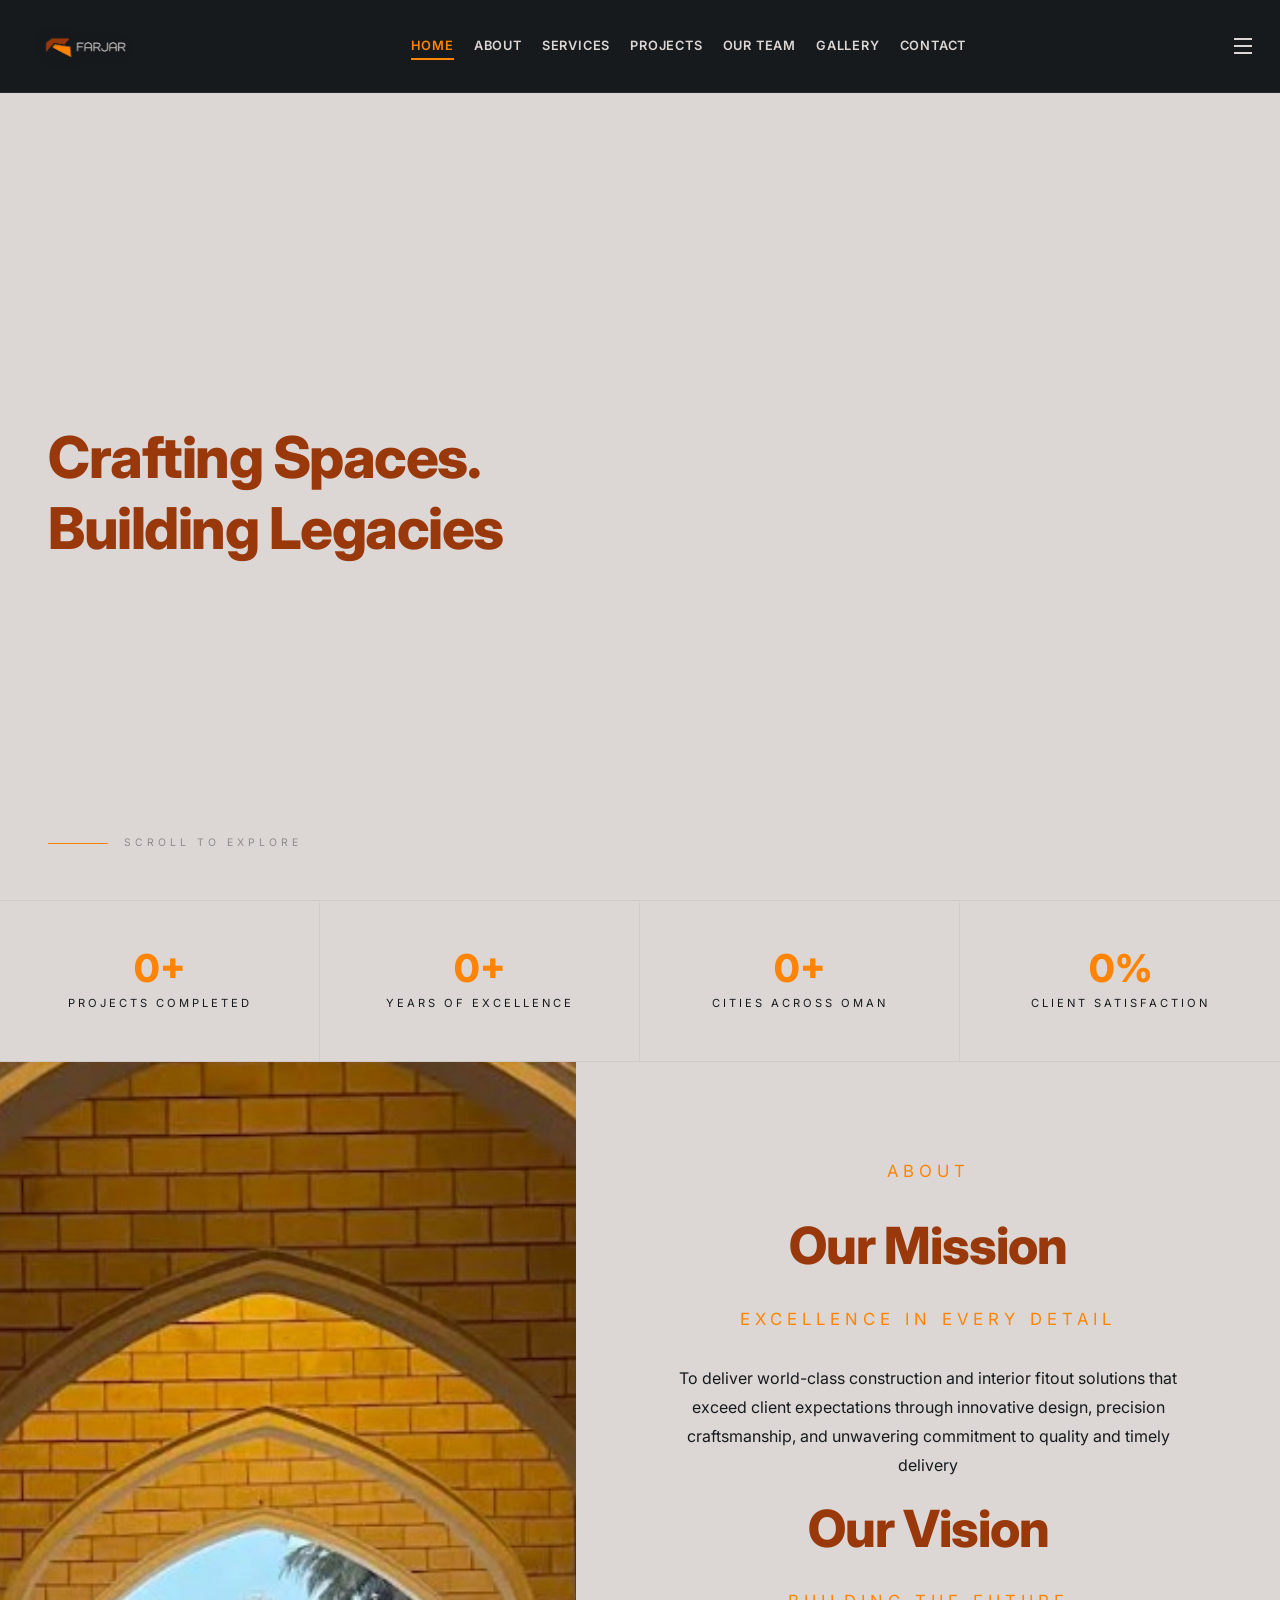
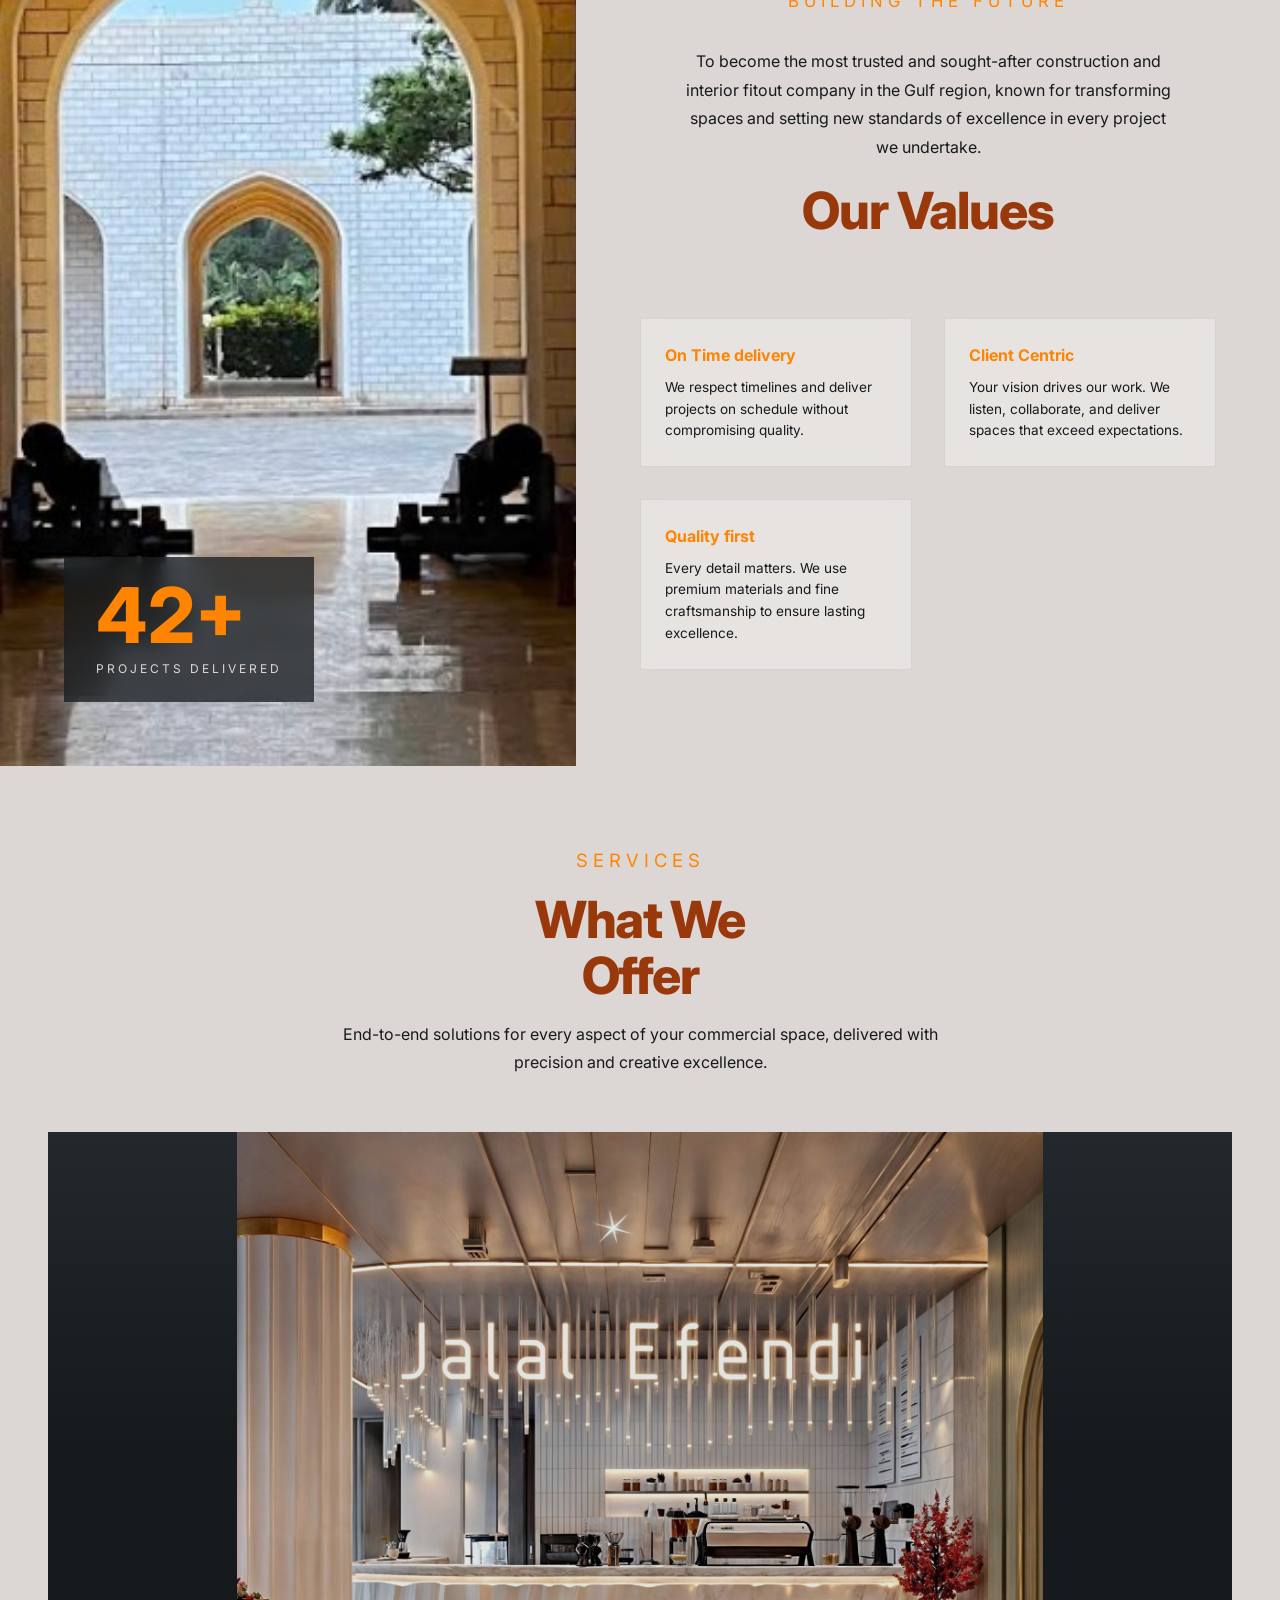
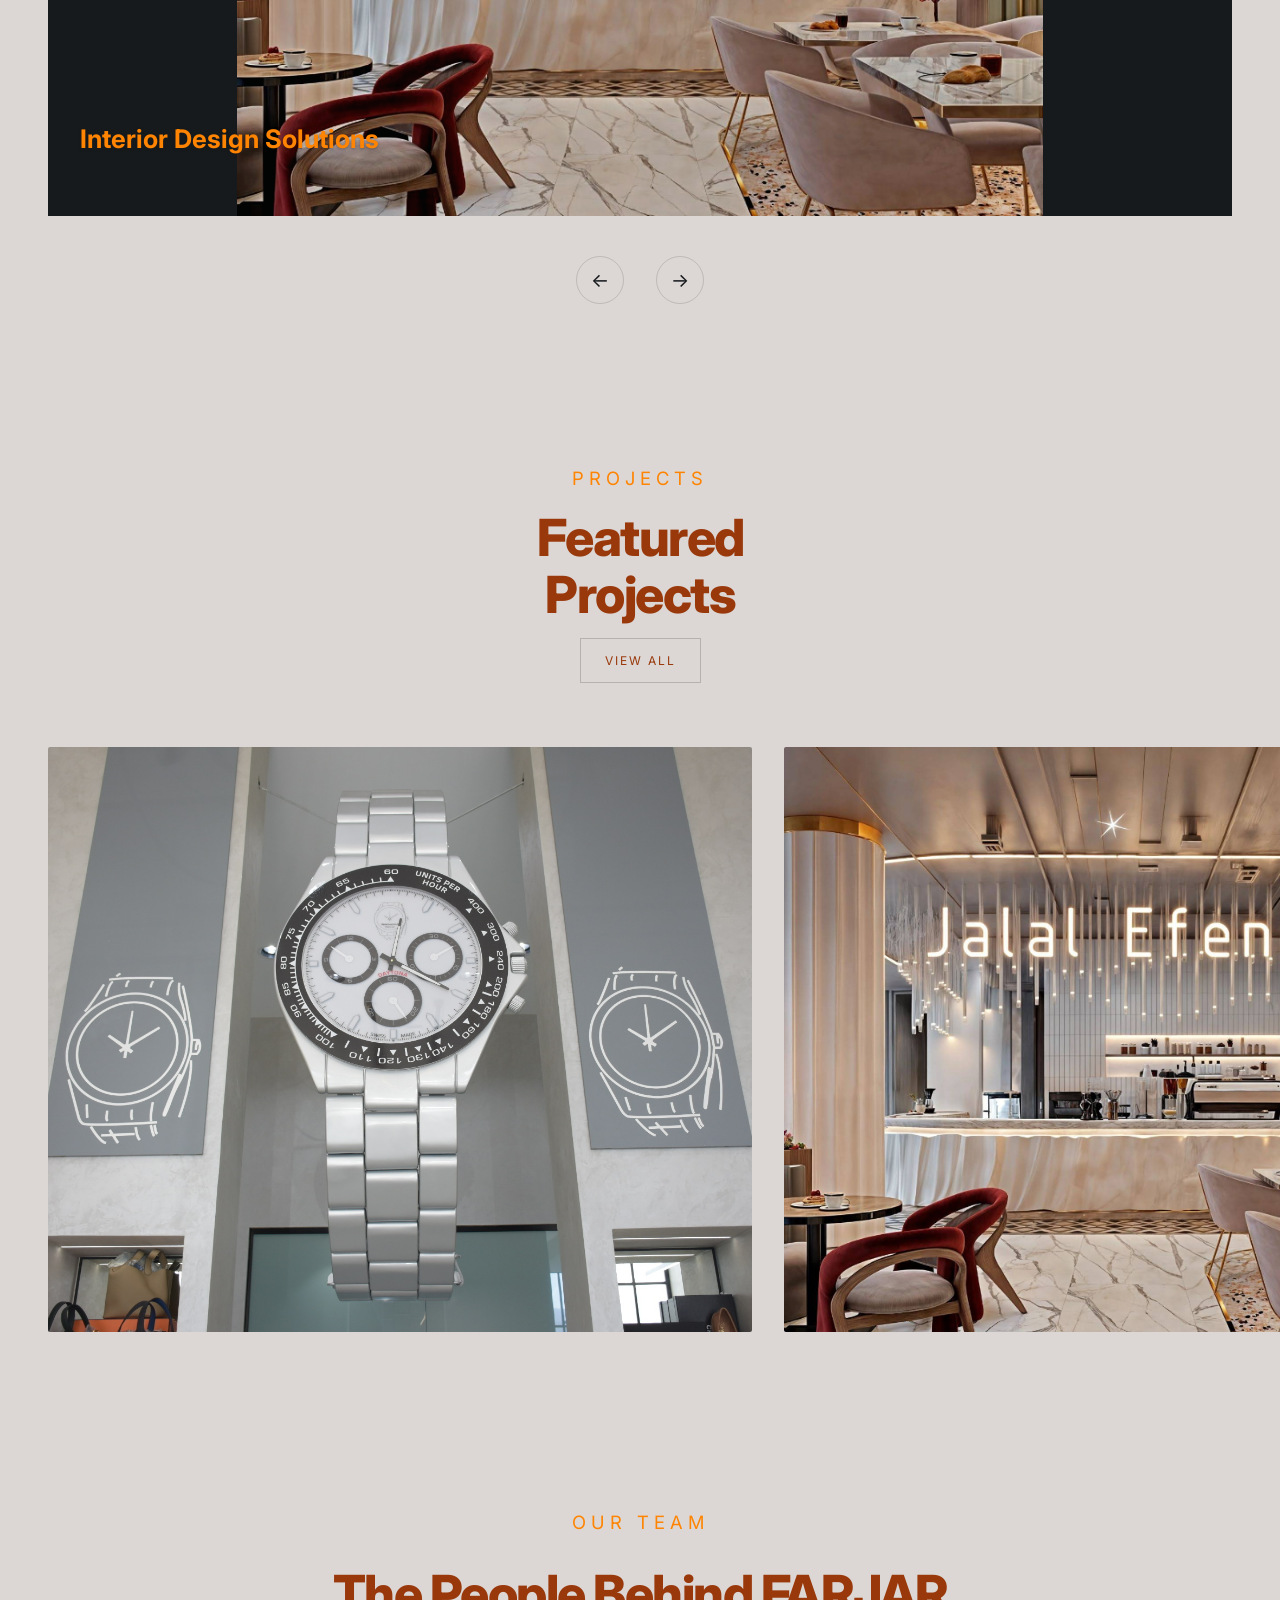
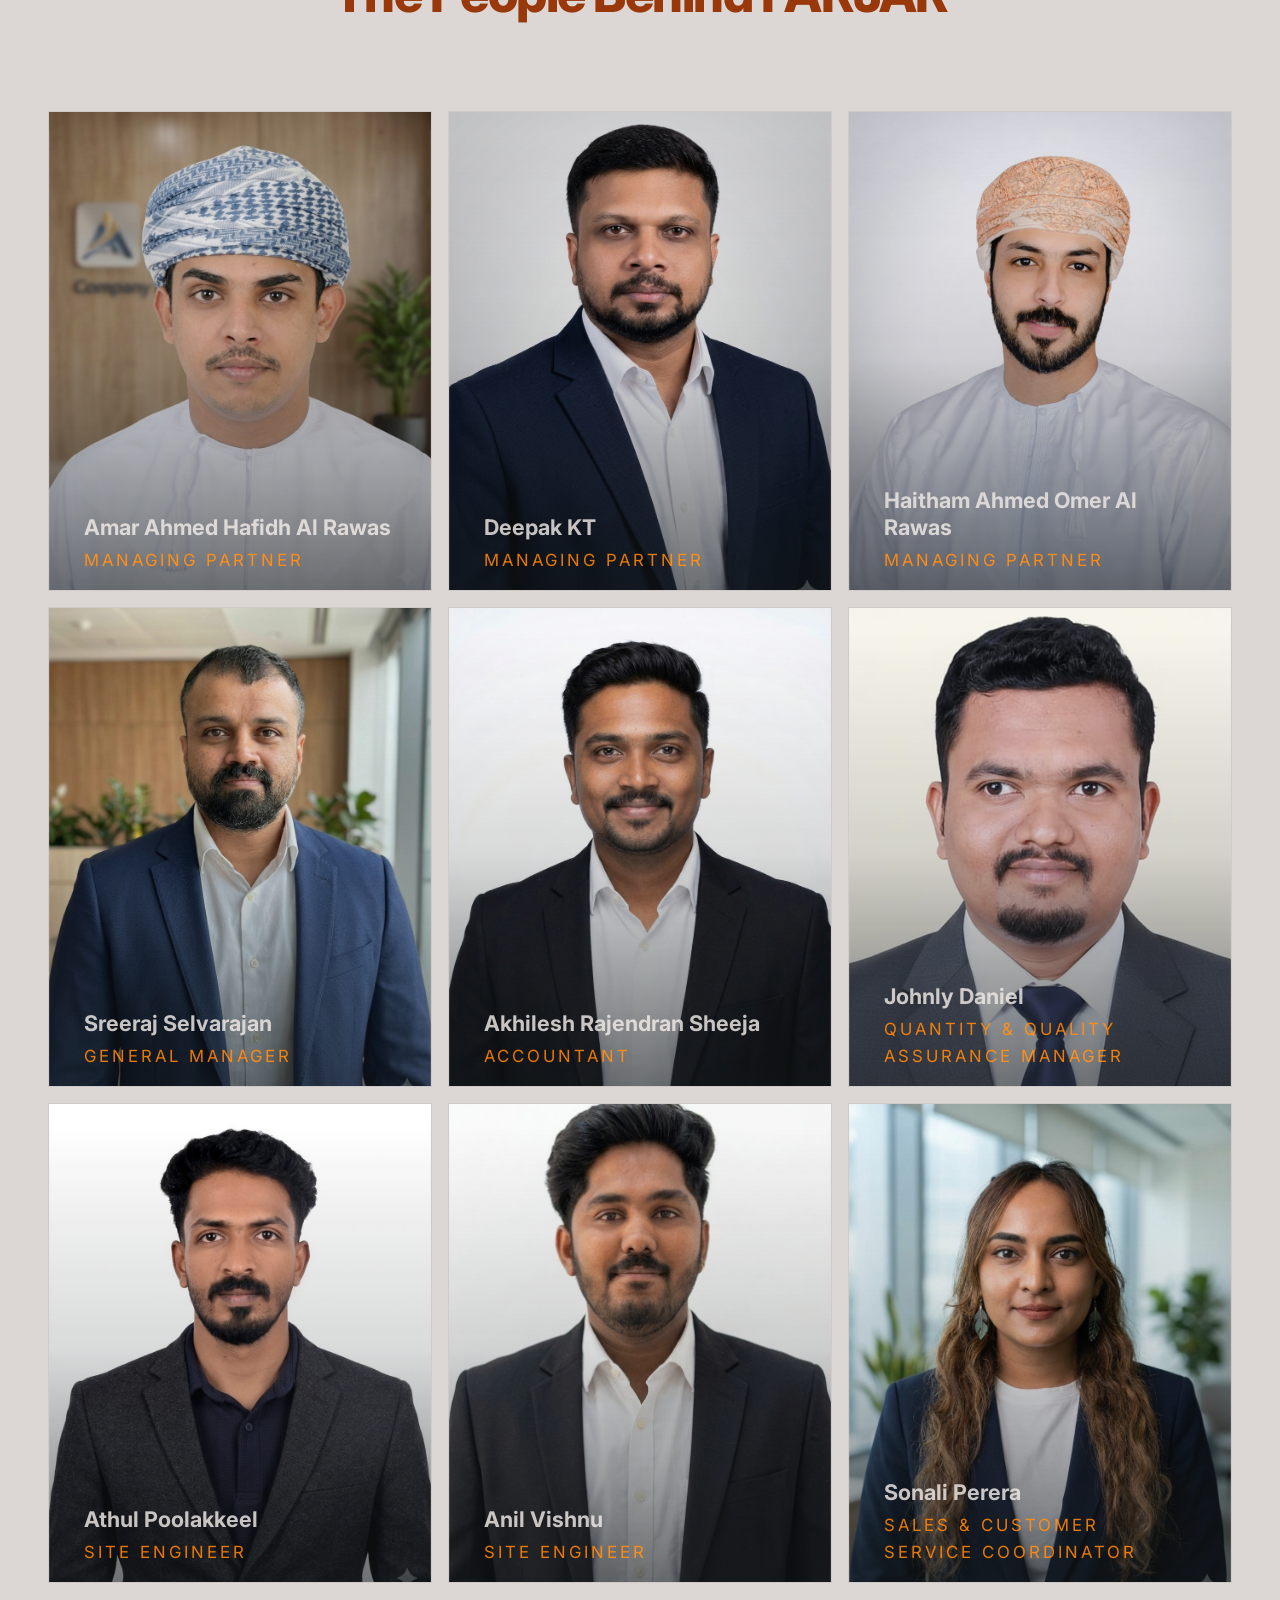
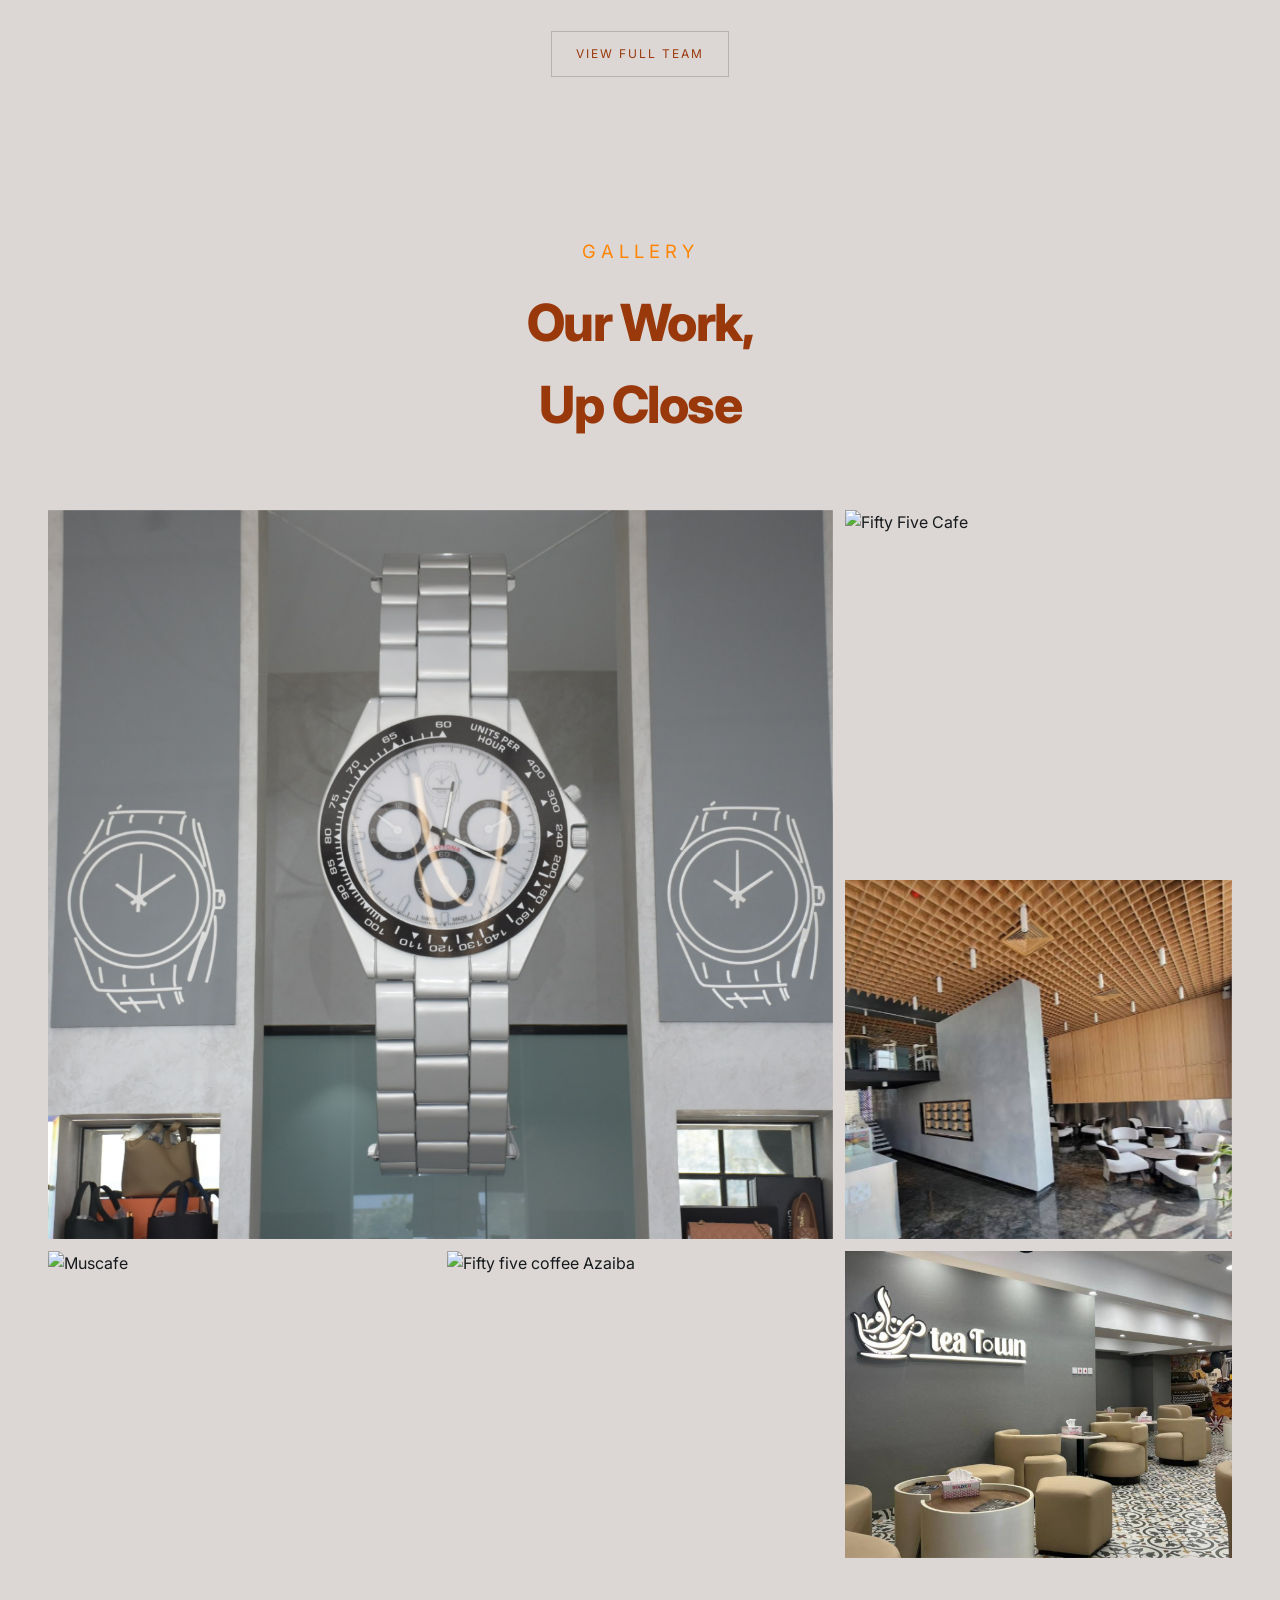
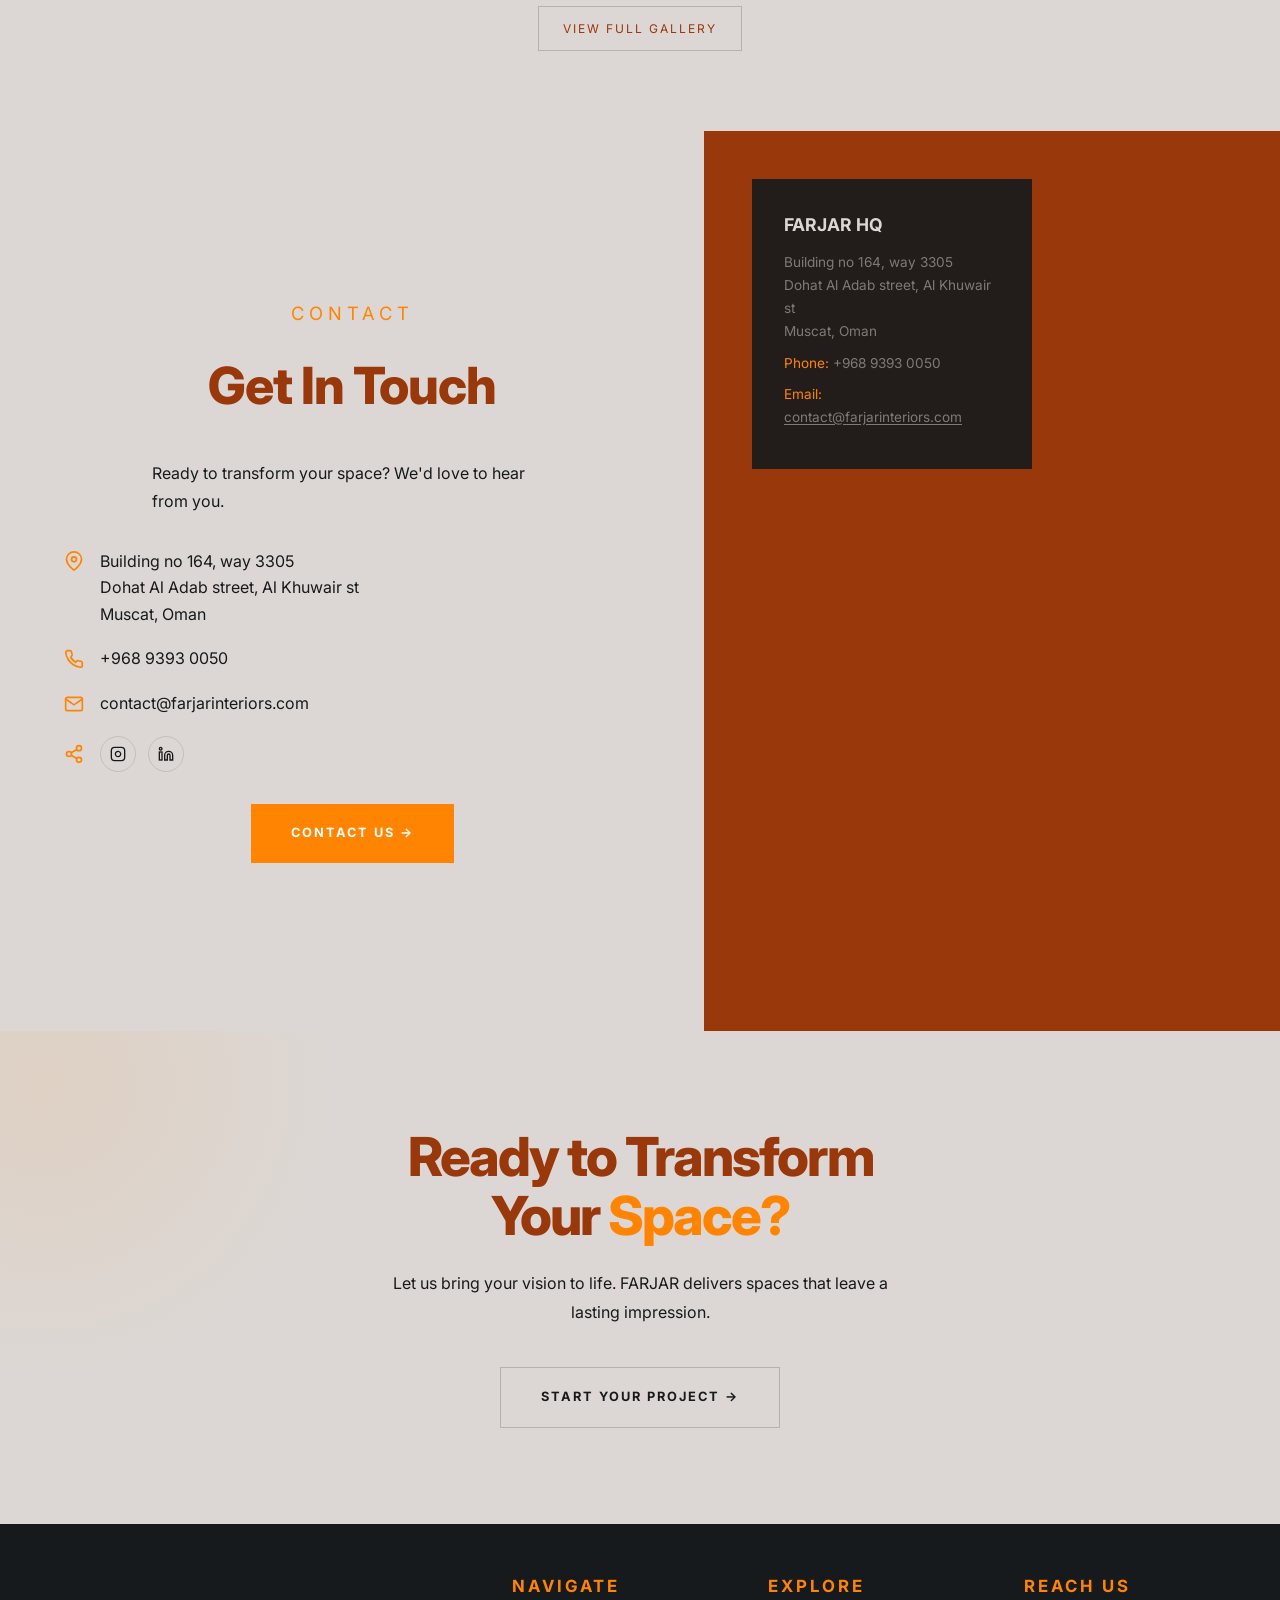
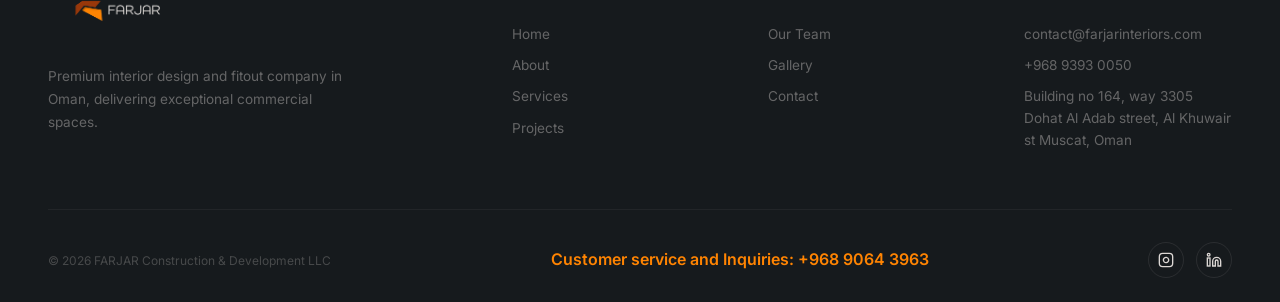
==== commit bae3a8ba: "Add IBC, Chaii, and Ghaida photos and publish the latest site updates." ====
--- a/index.html
+++ b/index.html
@@ -364,16 +364,6 @@
         </div>
         <div class="f-team-member">
           <div class="f-team-member-bg">
-            <img class="f-team-member-photo" src="assets/images/team members/wiglif.jpeg" alt="Wiglif Rey Pookkattu" loading="lazy">
-            <svg viewBox="0 0 24 24" fill="none" stroke="var(--orange)" stroke-width="1"><path d="M20 21v-2a4 4 0 0 0-4-4H8a4 4 0 0 0-4 4v2"/><circle cx="12" cy="7" r="4"/></svg>
-          </div>
-          <div class="f-team-member-bio">
-            <h3 class="f-team-member-name">Wiglif Rey Pookkattu</h3>
-            <p class="f-team-member-role">Operations Manager</p>
-          </div>
-        </div>
-        <div class="f-team-member">
-          <div class="f-team-member-bg">
             <img class="f-team-member-photo" src="assets/images/team members/athul.jpeg" alt="Wiglif Rey Pookkattu" loading="lazy">
             <svg viewBox="0 0 24 24" fill="none" stroke="var(--orange)" stroke-width="1"><path d="M20 21v-2a4 4 0 0 0-4-4H8a4 4 0 0 0-4 4v2"/><circle cx="12" cy="7" r="4"/></svg>
           </div>
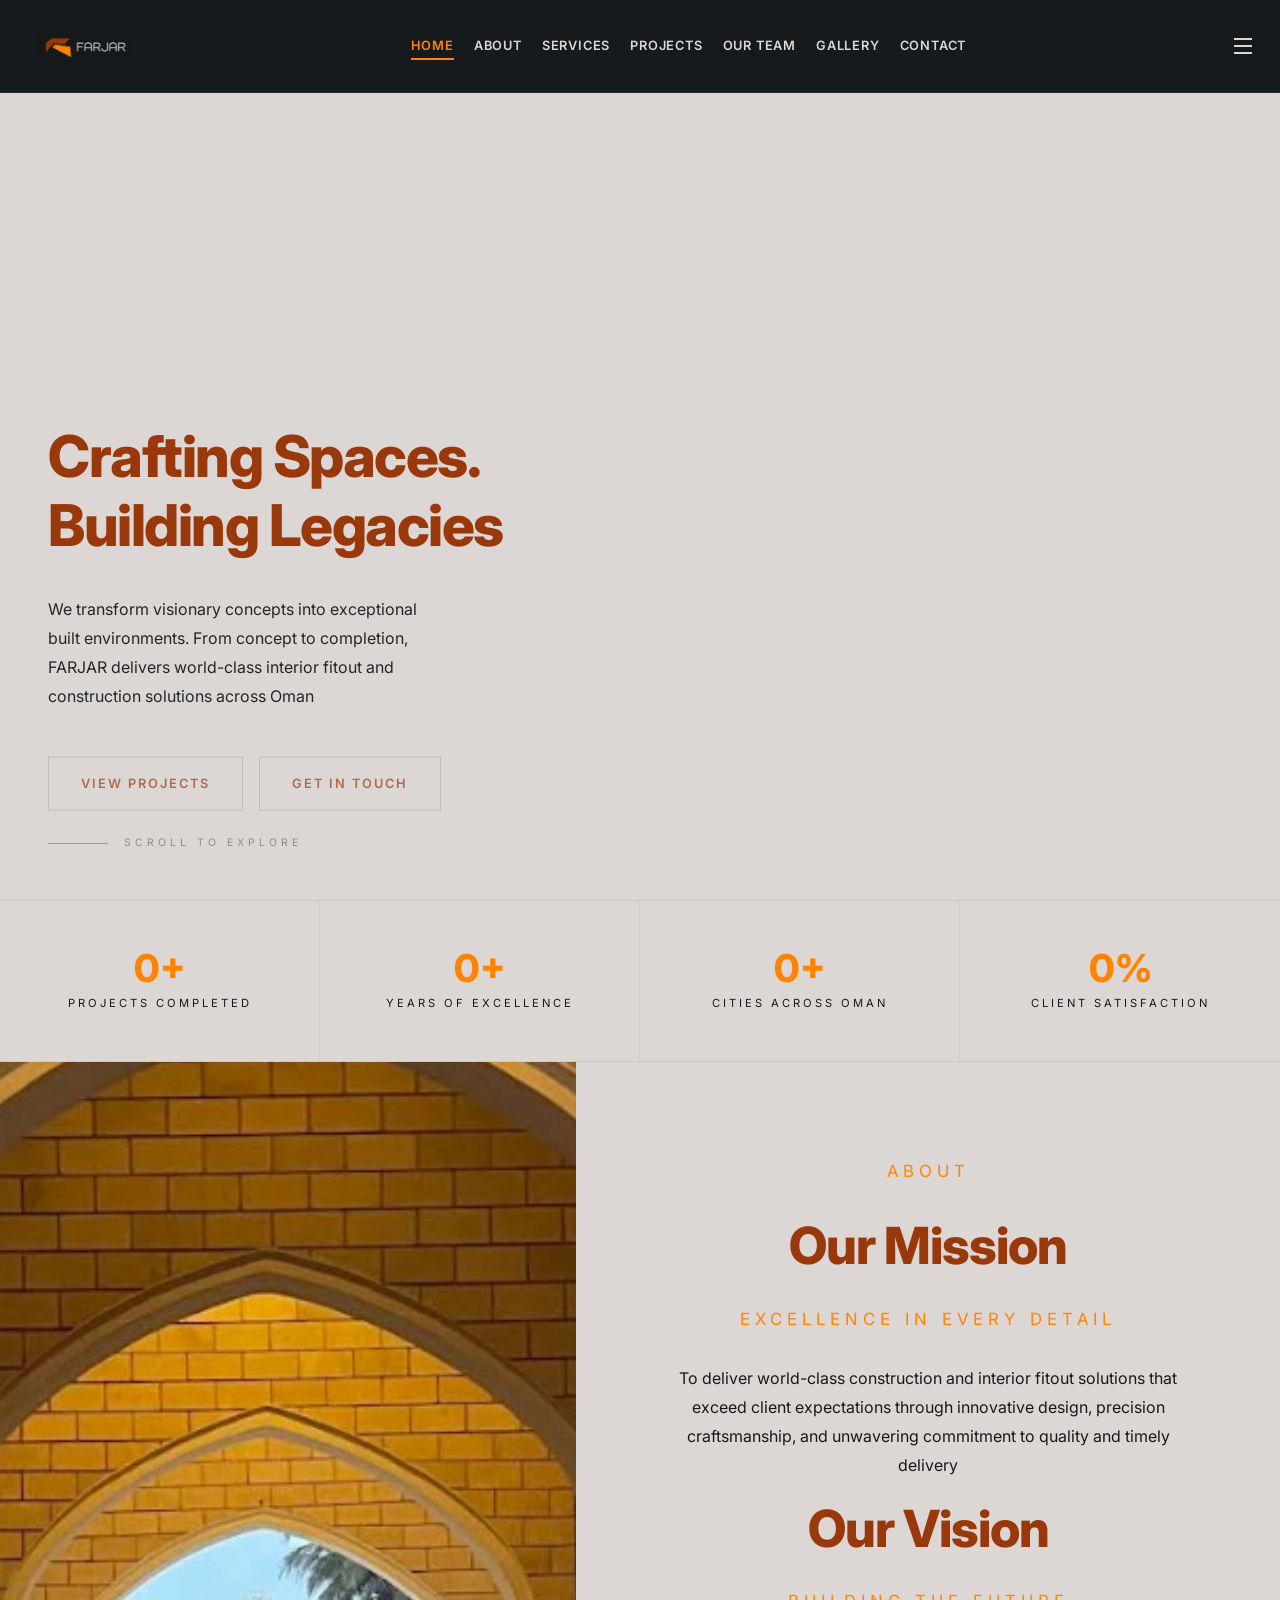
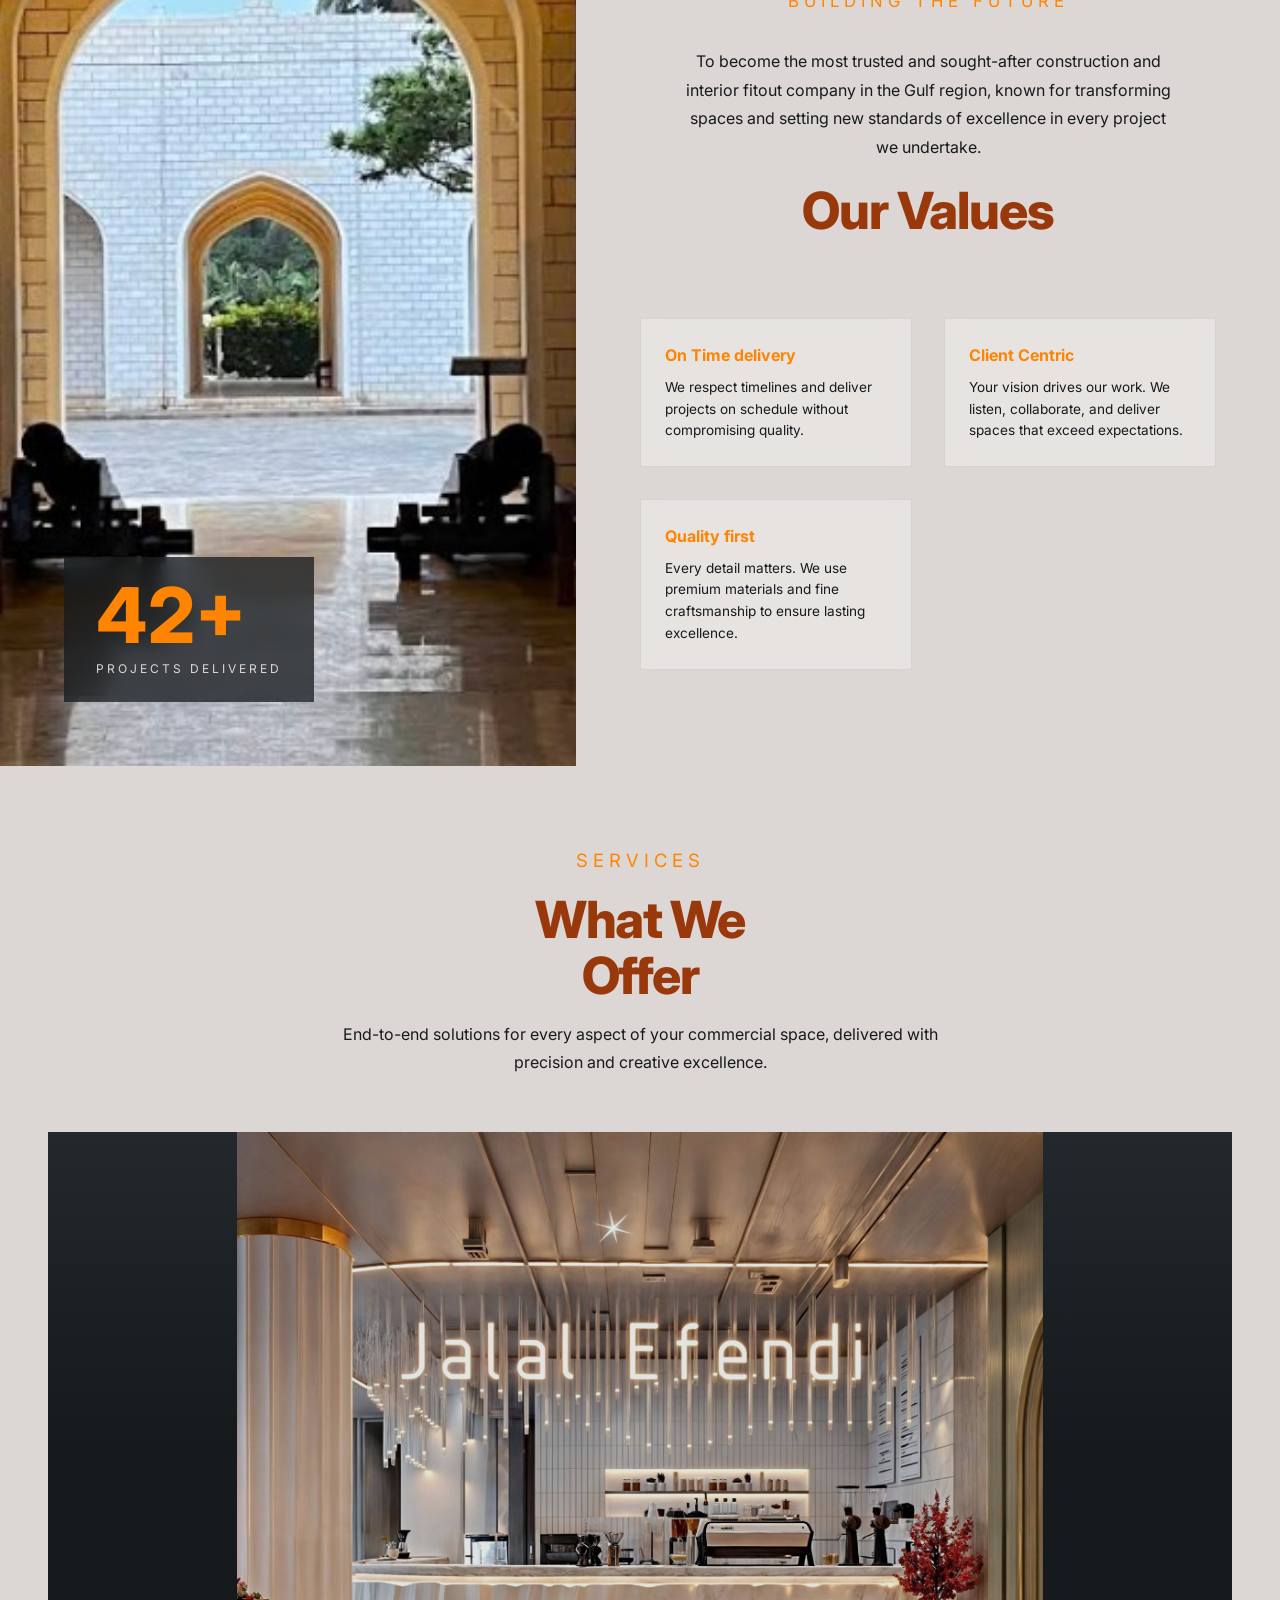
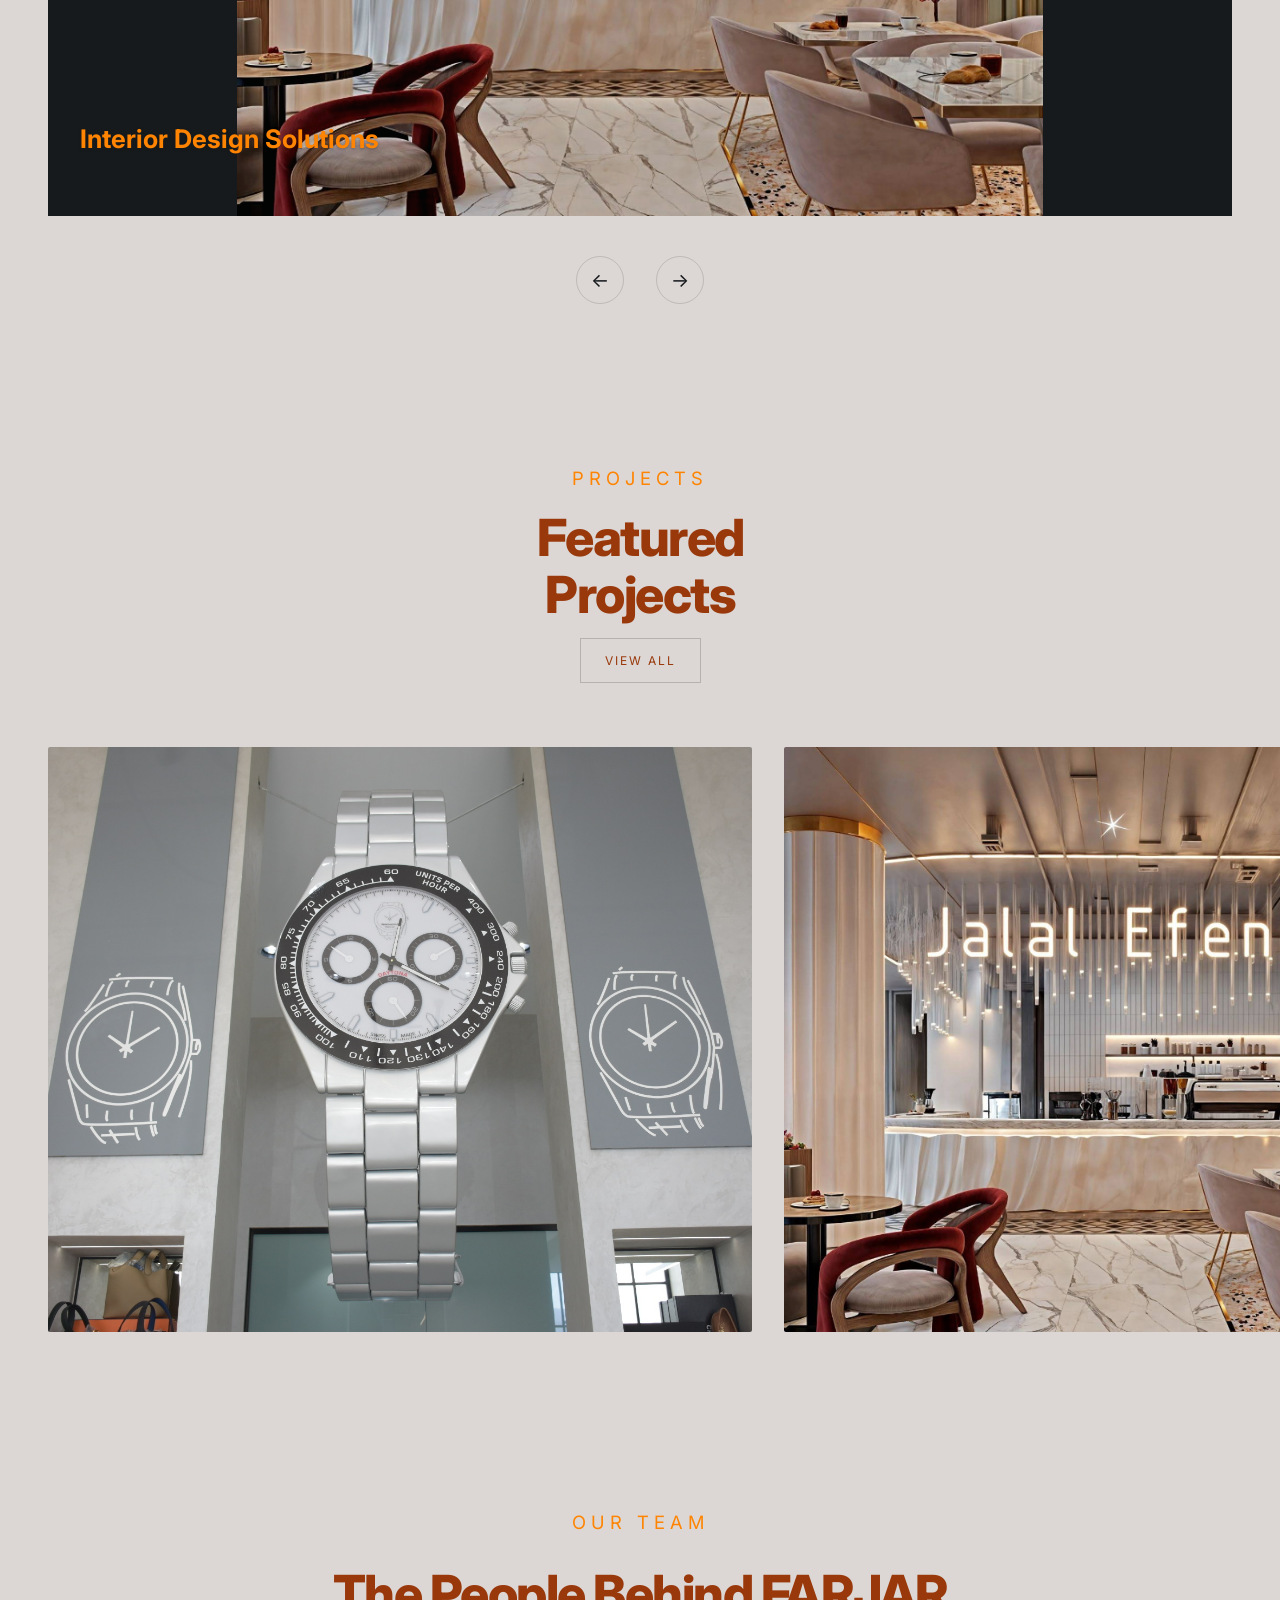
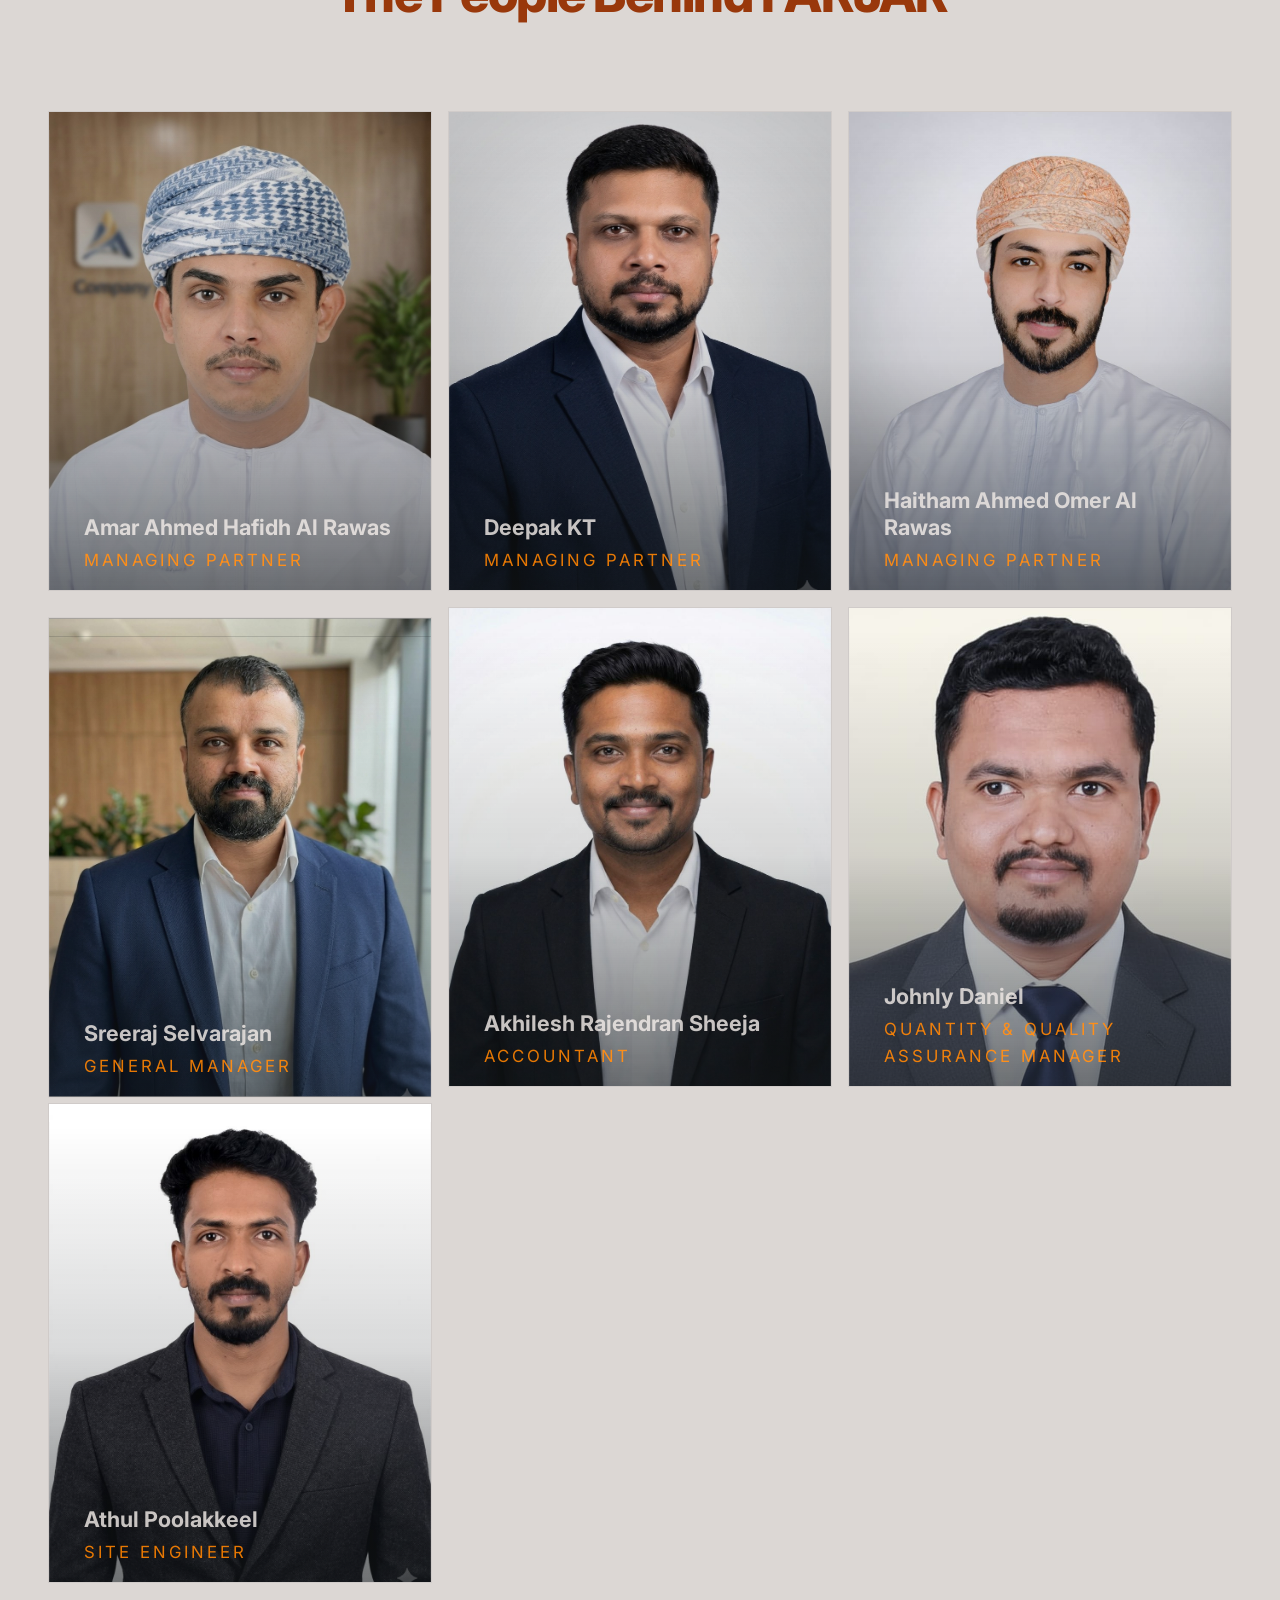
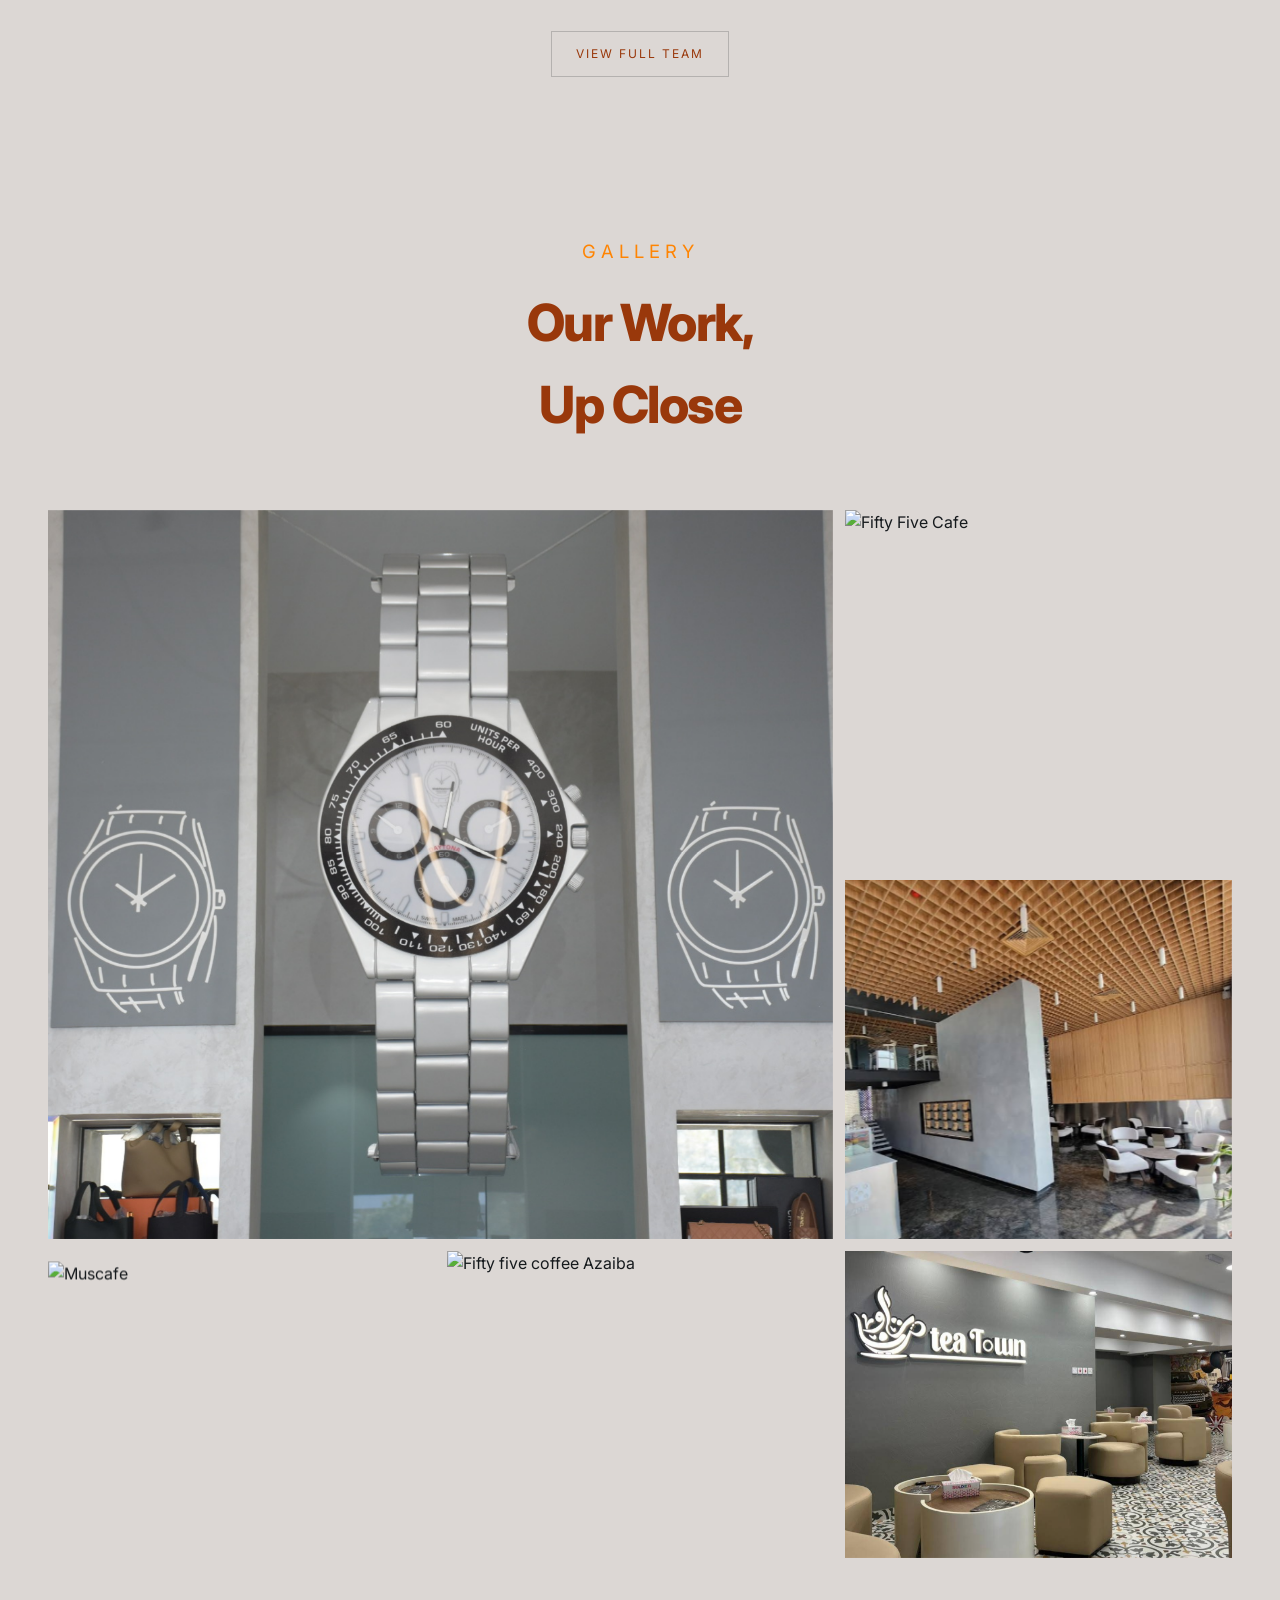
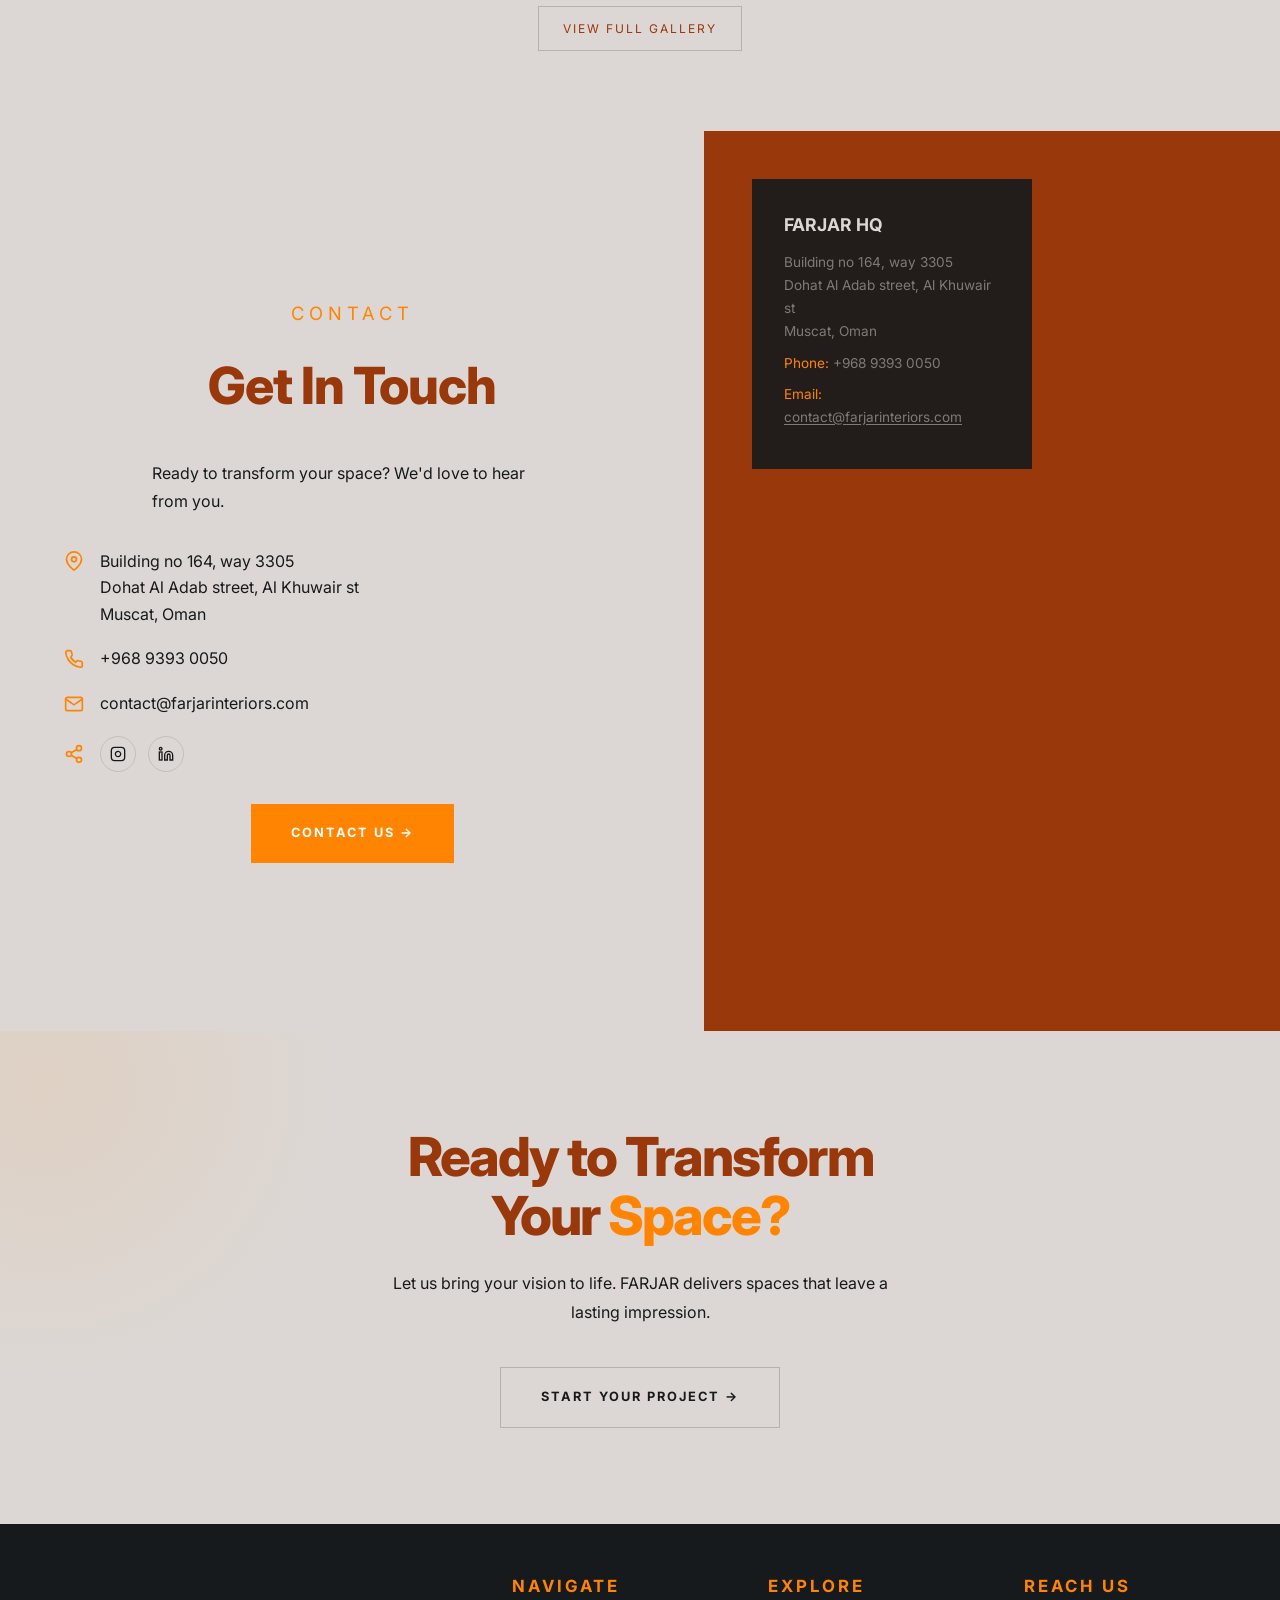
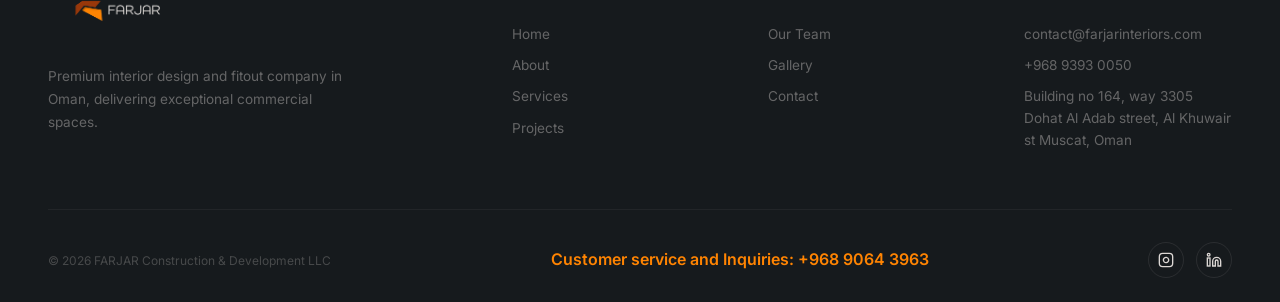
==== commit 697314c8: "Update projects, team and gallery: Ghaida to retail, add Brew 95/Doba upcoming, CEE-RVI/Shawarma com" ====
--- a/index.html
+++ b/index.html
@@ -372,16 +372,7 @@
             <p class="f-team-member-role">Site Engineer </p>
           </div>
         </div>
-        <div class="f-team-member">
-          <div class="f-team-member-bg">
-            <img class="f-team-member-photo" src="assets/images/team members/anilvishnu.jpeg" alt="Wiglif Rey Pookkattu" loading="lazy">
-            <svg viewBox="0 0 24 24" fill="none" stroke="var(--orange)" stroke-width="1"><path d="M20 21v-2a4 4 0 0 0-4-4H8a4 4 0 0 0-4 4v2"/><circle cx="12" cy="7" r="4"/></svg>
-          </div>
-          <div class="f-team-member-bio">
-            <h3 class="f-team-member-name">Anil Vishnu</h3>
-            <p class="f-team-member-role">Site Engineer </p>
-          </div>
-        </div>
+        <!-- Anil Vishnu removed -->
         <!-- <div class="f-team-member">
           <div class="f-team-member-bg">
             <img class="f-team-member-photo" src="assets/images/team members/arwa.jpeg" alt="Arwa Yasser Hamood Al Kharoosi" loading="lazy">
@@ -392,16 +383,7 @@
             <p class="f-team-member-role">Sales &amp; Customer Service Executive</p>
           </div>
         </div> -->
-        <div class="f-team-member">
-          <div class="f-team-member-bg">
-            <img class="f-team-member-photo" src="assets/images/team members/Sonali.jpeg" alt="Sonali Perera" loading="lazy">
-            <svg viewBox="0 0 24 24" fill="none" stroke="var(--orange)" stroke-width="1"><path d="M20 21v-2a4 4 0 0 0-4-4H8a4 4 0 0 0-4 4v2"/><circle cx="12" cy="7" r="4"/></svg>
-          </div>
-          <div class="f-team-member-bio">
-            <h3 class="f-team-member-name">Sonali Perera</h3>
-            <p class="f-team-member-role">Sales &amp; Customer Service Coordinator</p>
-          </div>
-        </div>
+        <!-- Sonali Perera removed -->
         <!-- <div class="f-team-member">
           <div class="f-team-member-bg">
             <img class="f-team-member-photo" src="assets/images/team members/kavitha.jpeg" alt="Sonali Perera" loading="lazy">
